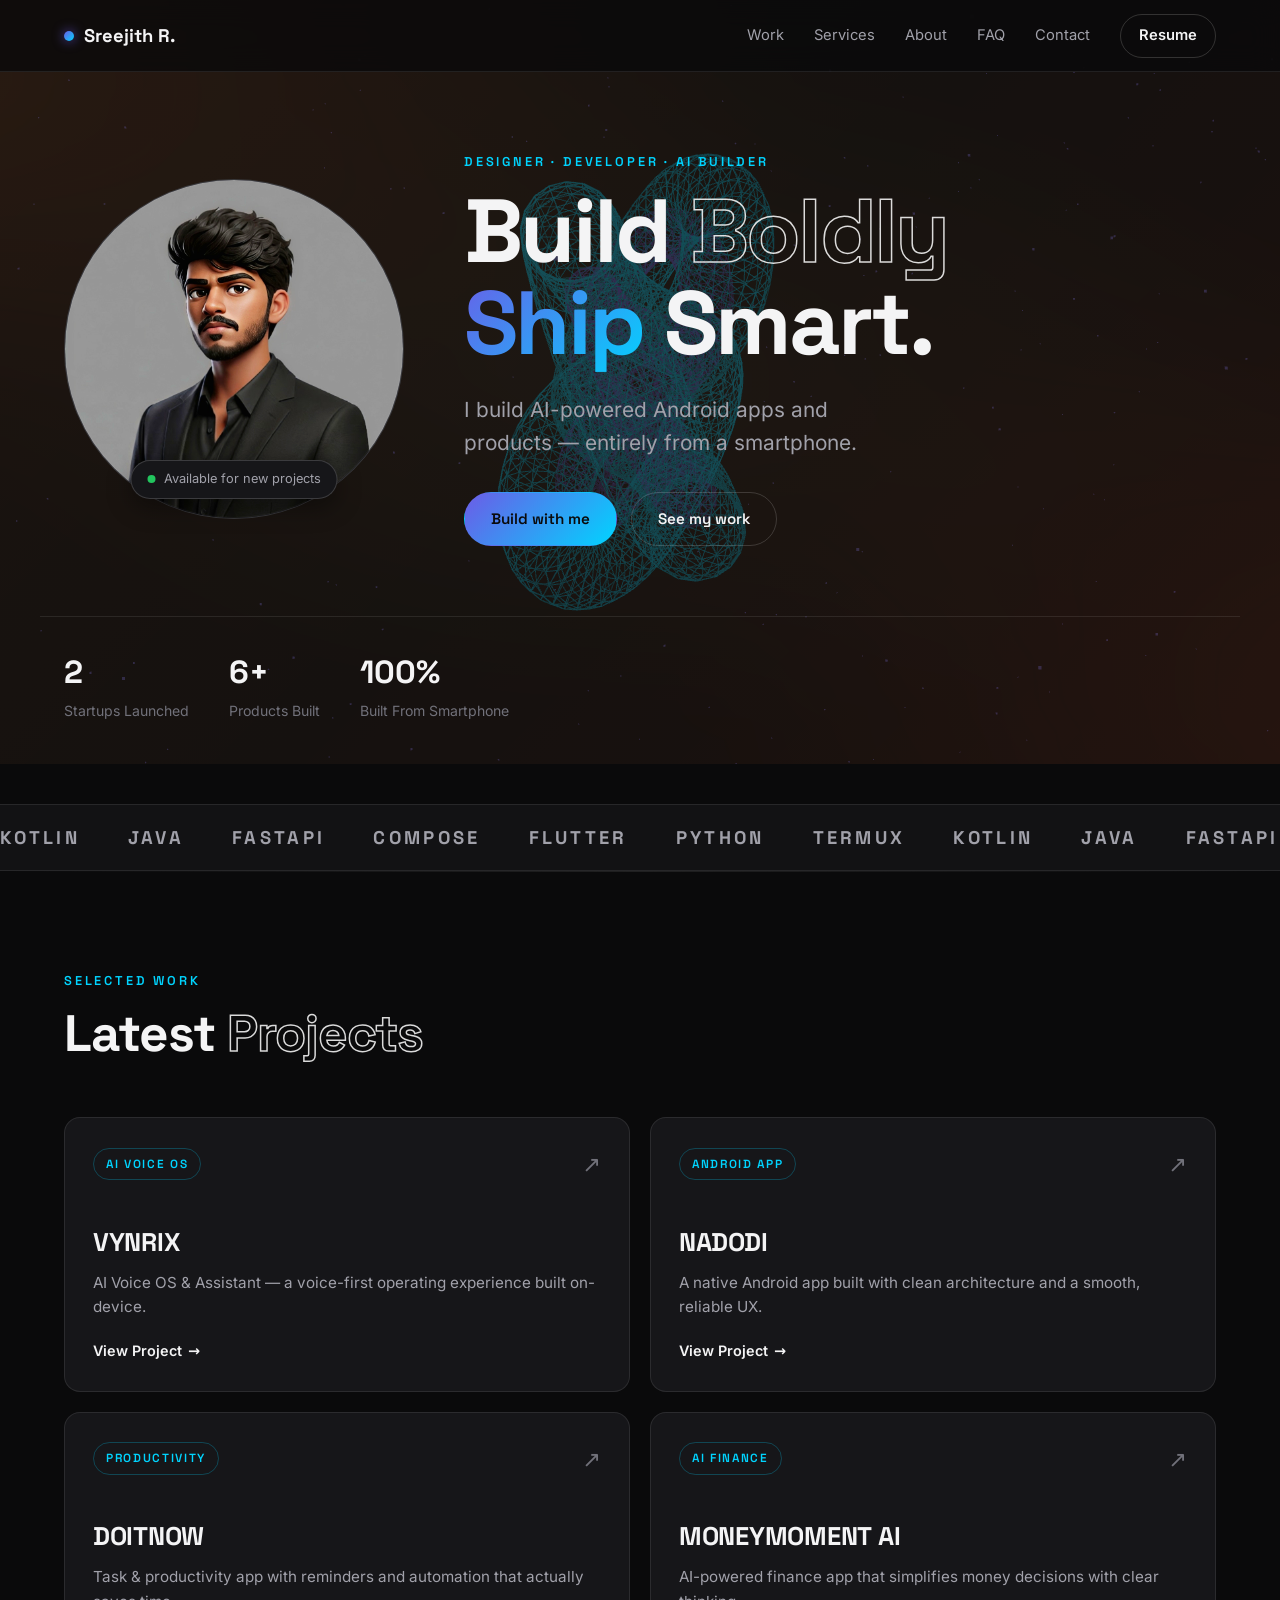
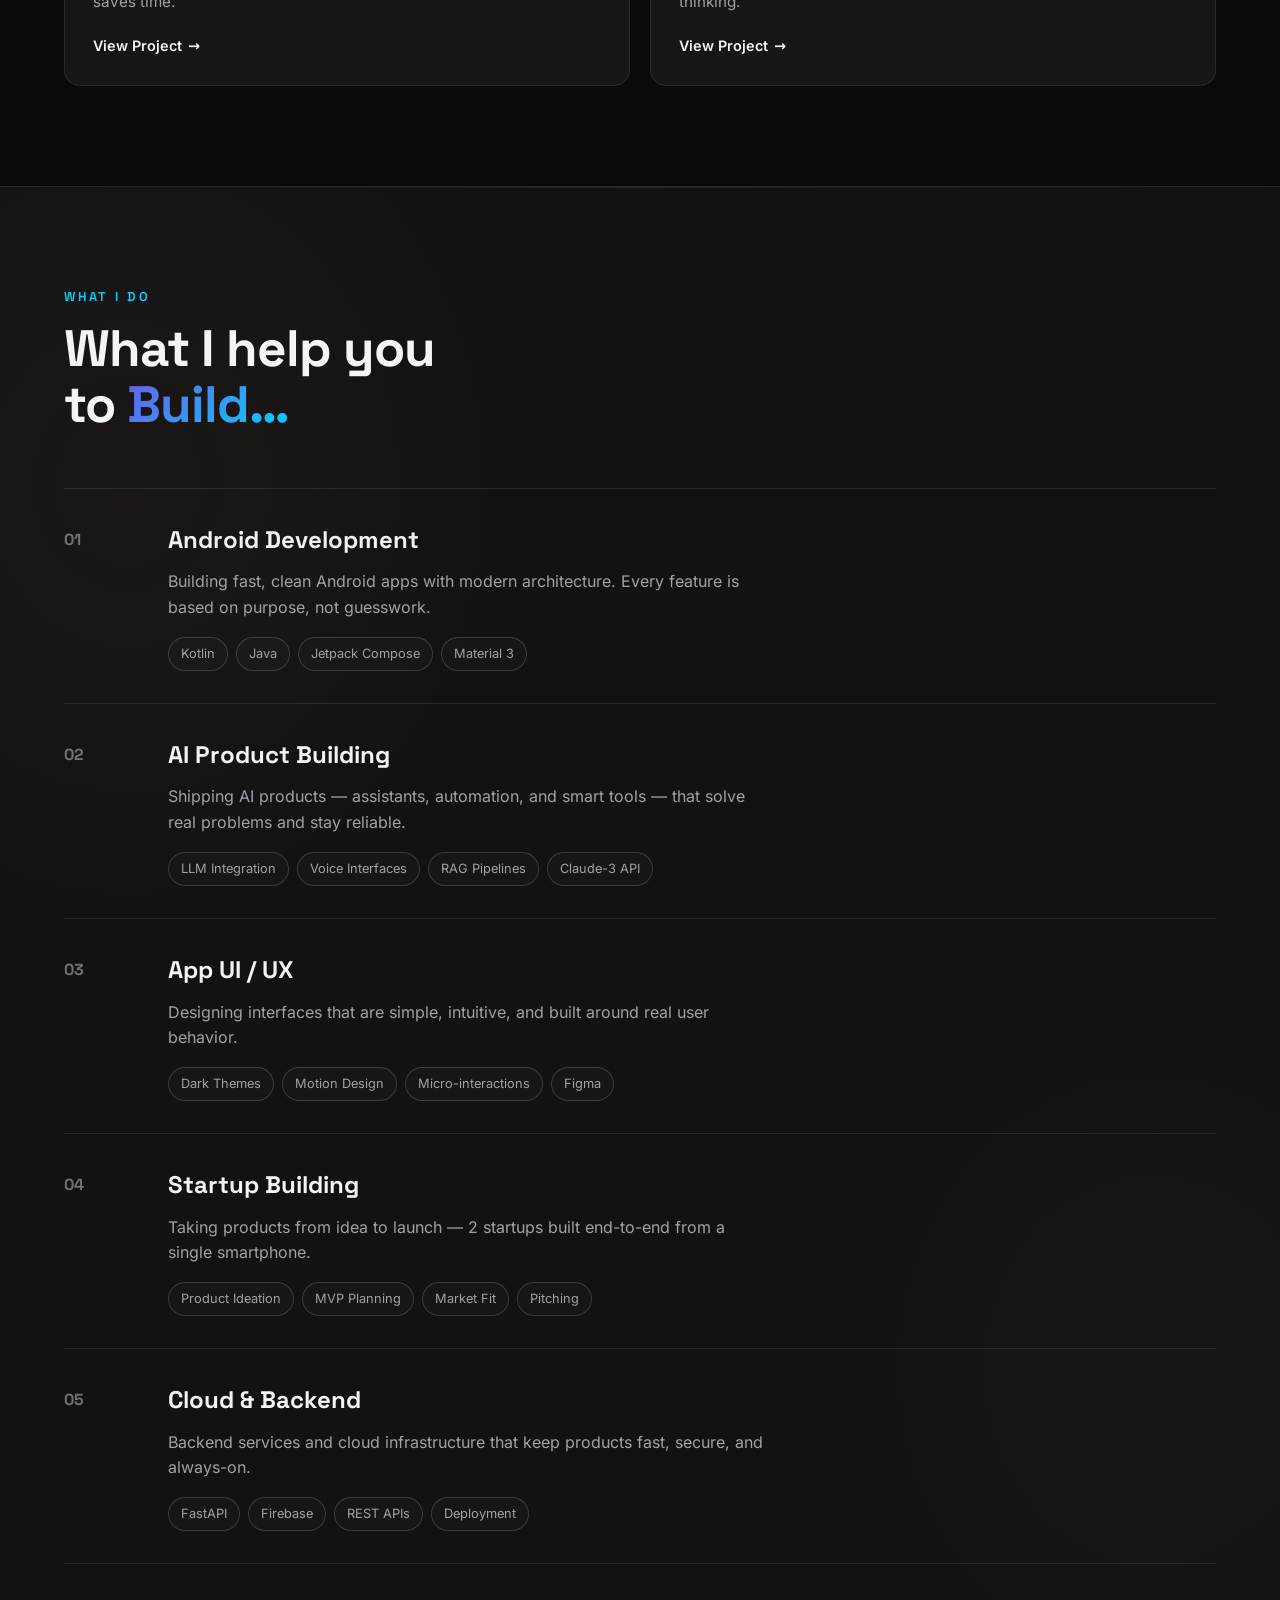
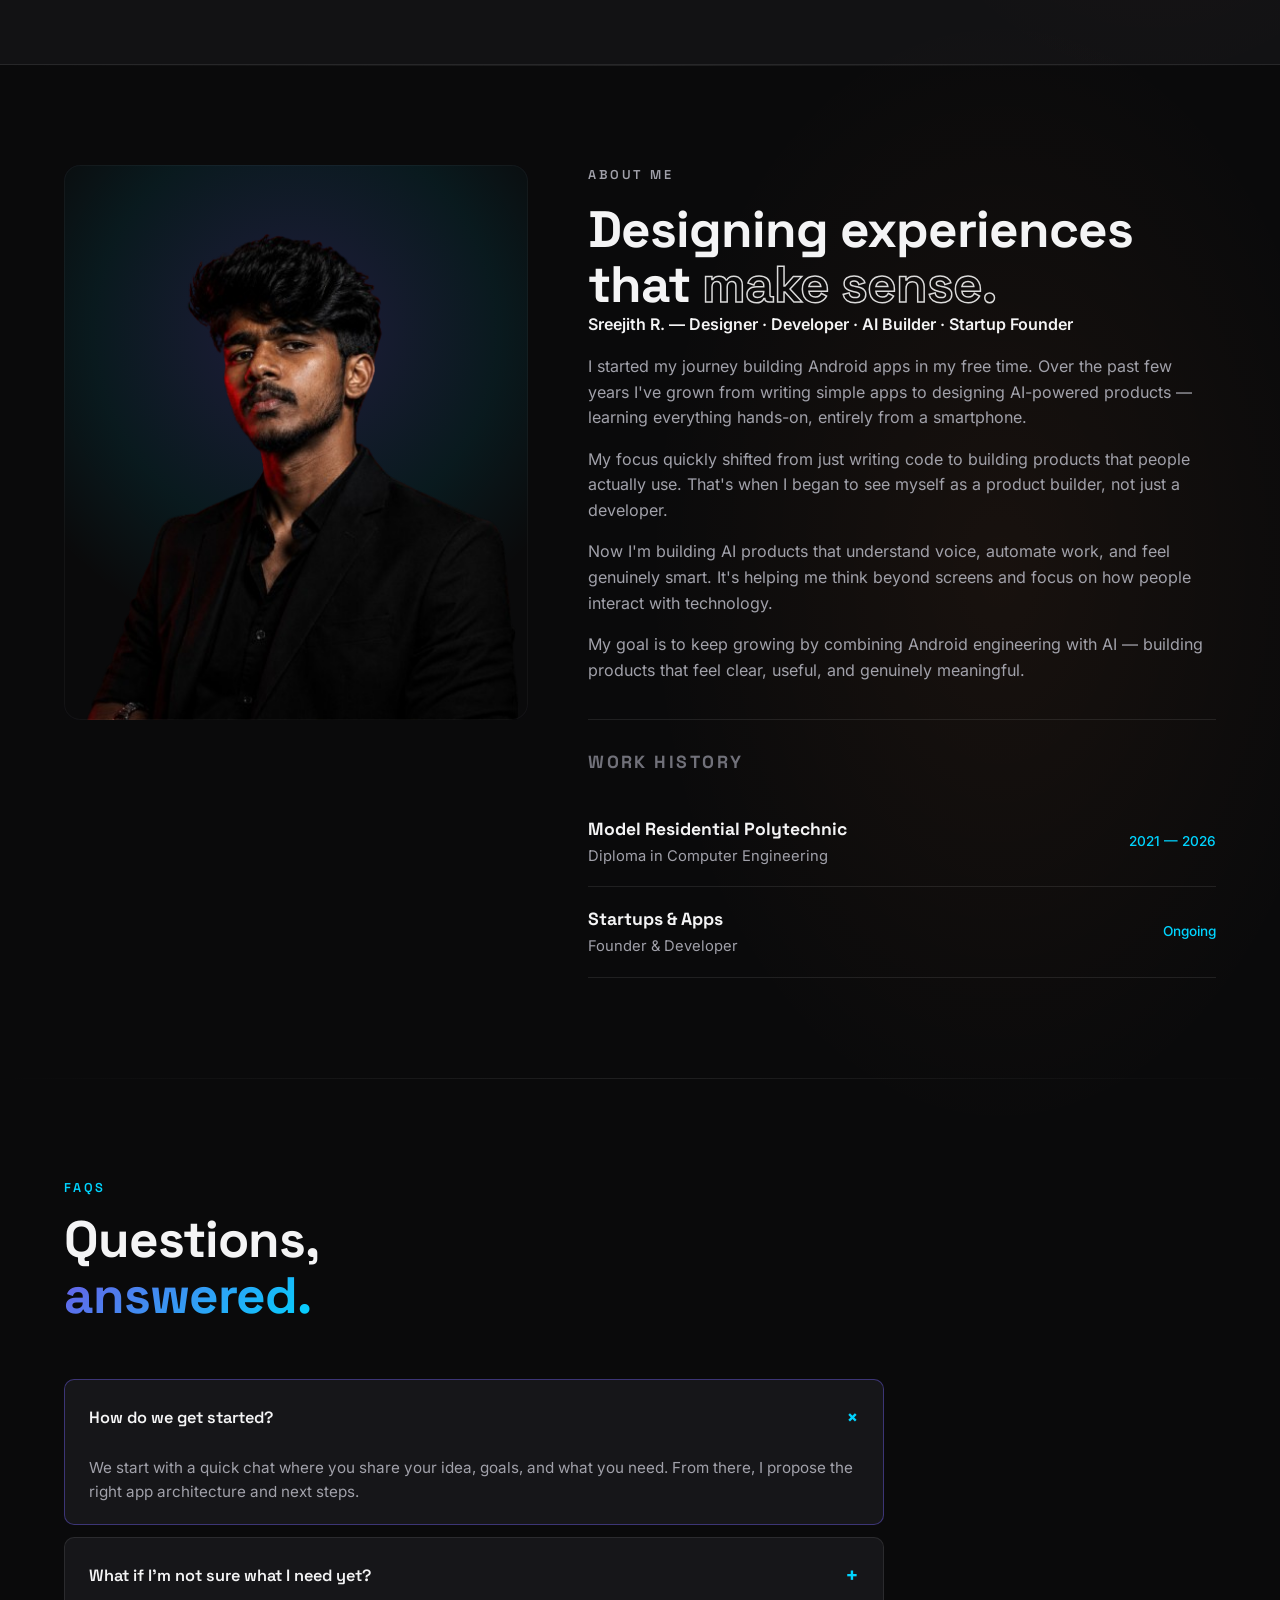
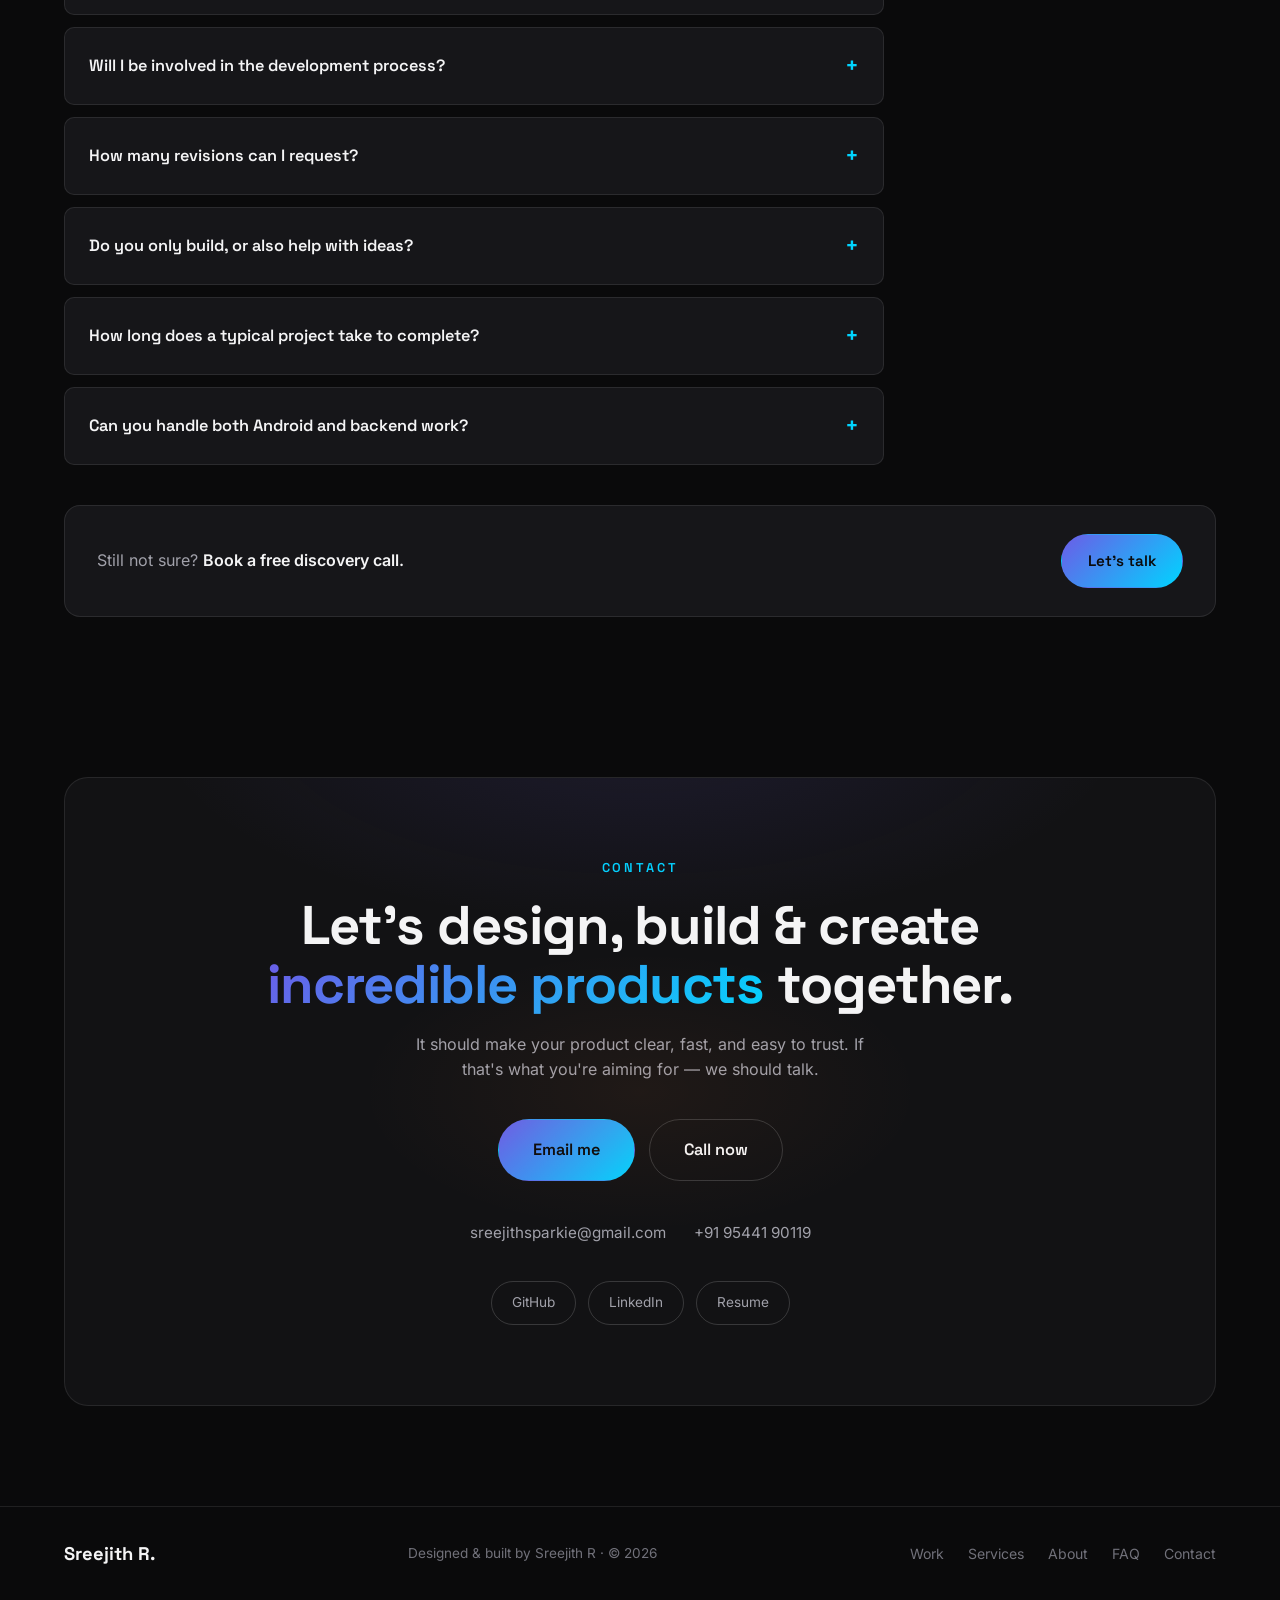
==== index.html @ 524572c8 "feat: portfolio redesign with orange gradients, new resume & bio data" ====
<!DOCTYPE html>
<html lang="en">
<head>
  <meta charset="UTF-8" />
  <meta name="viewport" content="width=device-width, initial-scale=1.0" />
  <title>Sreejith R | Android Developer & AI Builder</title>
  <meta name="description" content="Sreejith R — Android Developer, AI Builder & Startup Founder. I build AI-powered Android apps and products, entirely from a smartphone." />
  <meta property="og:title" content="Sreejith R | Android Developer & AI Builder" />
  <meta property="og:description" content="I build AI-powered Android apps and products — entirely from a smartphone." />
  <meta property="og:type" content="website" />
  <meta property="og:image" content="assets/sreejith.jpg" />
  <link rel="stylesheet" href="css/style.css" />
</head>
<body class="with-photo">
  <a class="skip-link" href="#main">Skip to content</a>

  <!-- ===== Header / Nav ===== -->
  <header class="site-header" data-header>
    <div class="container nav-wrap">
      <a class="brand" href="#top" aria-label="Sreejith R — home">
        <span class="brand-dot"></span>
        Sreejith R.
      </a>

      <nav class="site-nav" aria-label="Primary" data-nav>
        <a href="#work">Work</a>
        <a href="#services">Services</a>
        <a href="#about">About</a>
        <a href="#faq">FAQ</a>
        <a href="#contact">Contact</a>
        <a class="nav-resume" href="assets/Sreejith_R_Resume.pdf" target="_blank" rel="noopener">Resume</a>
      </nav>

      <button class="nav-toggle" type="button" aria-label="Toggle menu" aria-expanded="false" data-nav-toggle>
        <span></span><span></span><span></span>
      </button>
    </div>
  </header>

  <main id="main">
    <!-- ===== Hero ===== -->
    <section class="hero" id="top" data-section="hero">
      <div class="hero-gradient-bg" aria-hidden="true"></div>
      <div class="hero-3d" id="hero-3d" aria-hidden="true"></div>
      <div class="container hero-grid">
        <div class="hero-photo reveal" data-hero-photo>
          <div class="photo-frame">
            <img src="assets/sreejith.jpg" alt="Sreejith R — Android Developer and AI Builder" width="1024" height="1024" loading="eager" />
          </div>
          <div class="photo-badge">
            <span class="badge-pulse"></span>
            Available for new projects
          </div>
        </div>

        <div class="hero-copy reveal">
          <p class="eyebrow">Designer · Developer · AI Builder</p>
          <h1 class="hero-title">
            Build <span class="outline">Boldly</span><br />
            <span class="grad">Ship</span> Smart.
          </h1>
          <p class="hero-sub">
            I build AI-powered Android apps and products — entirely from a smartphone.
          </p>
          <div class="hero-actions">
            <a class="btn btn-primary" href="#contact">Build with me</a>
            <a class="btn btn-ghost" href="#work">See my work</a>
          </div>
        </div>
      </div>

      <div class="hero-stats container reveal">
        <div class="stat">
          <strong data-count="2">0</strong>
          <span>Startups Launched</span>
        </div>
        <div class="stat">
          <strong>6+</strong>
          <span>Products Built</span>
        </div>
        <div class="stat">
          <strong>100%</strong>
          <span>Built From Smartphone</span>
        </div>
      </div>
    </section>

    <!-- ===== Tech Ticker ===== -->
    <div class="ticker" aria-label="Technologies I work with" data-ticker>
      <div class="ticker-track">
        <span>KOTLIN</span><span>JAVA</span><span>FASTAPI</span><span>COMPOSE</span><span>FLUTTER</span><span>PYTHON</span><span>TERMUX</span>
        <span>KOTLIN</span><span>JAVA</span><span>FASTAPI</span><span>COMPOSE</span><span>FLUTTER</span><span>PYTHON</span><span>TERMUX</span>
      </div>
    </div>

    <!-- ===== Work / Projects ===== -->
    <section class="section" id="work" data-section="work">
      <div class="container">
        <div class="section-head reveal">
          <p class="eyebrow">Selected Work</p>
          <h2 class="section-title">Latest <span class="outline">Projects</span></h2>
        </div>

        <div class="project-grid">
          <article class="project-card reveal">
            <div class="project-top">
              <span class="project-tag">AI Voice OS</span>
              <span class="project-arrow" aria-hidden="true">↗</span>
            </div>
            <h3 class="project-name">VYNRIX</h3>
            <p class="project-desc">AI Voice OS &amp; Assistant — a voice-first operating experience built on-device.</p>
            <a class="project-link" href="#contact" aria-label="Work with Sreejith on a project like VYNRIX">View Project</a>
          </article>

          <article class="project-card reveal">
            <div class="project-top">
              <span class="project-tag">Android App</span>
              <span class="project-arrow" aria-hidden="true">↗</span>
            </div>
            <h3 class="project-name">NADODI</h3>
            <p class="project-desc">A native Android app built with clean architecture and a smooth, reliable UX.</p>
            <a class="project-link" href="#contact" aria-label="Work with Sreejith on a project like NADODI">View Project</a>
          </article>

          <article class="project-card reveal">
            <div class="project-top">
              <span class="project-tag">Productivity</span>
              <span class="project-arrow" aria-hidden="true">↗</span>
            </div>
            <h3 class="project-name">DOITNOW</h3>
            <p class="project-desc">Task &amp; productivity app with reminders and automation that actually saves time.</p>
            <a class="project-link" href="#contact" aria-label="Work with Sreejith on a project like DOITNOW">View Project</a>
          </article>

          <article class="project-card reveal">
            <div class="project-top">
              <span class="project-tag">AI Finance</span>
              <span class="project-arrow" aria-hidden="true">↗</span>
            </div>
            <h3 class="project-name">MONEYMOMENT AI</h3>
            <p class="project-desc">AI-powered finance app that simplifies money decisions with clear thinking.</p>
            <a class="project-link" href="#contact" aria-label="Work with Sreejith on a project like MONEYMOMENT AI">View Project</a>
          </article>
        </div>
      </div>
    </section>

    <!-- ===== Services ===== -->
    <section class="section section-alt" id="services" data-section="services">
      <div class="container">
        <div class="section-head reveal">
          <p class="eyebrow">What I Do</p>
          <h2 class="section-title">What I help you<br />to <span class="grad">Build…</span></h2>
        </div>

        <div class="services-list">
          <article class="service-row reveal">
            <div class="service-num">01</div>
            <div class="service-body">
              <h3>Android Development</h3>
              <p>Building fast, clean Android apps with modern architecture. Every feature is based on purpose, not guesswork.</p>
              <ul class="chip-list">
                <li>Kotlin</li><li>Java</li><li>Jetpack Compose</li><li>Material 3</li>
              </ul>
            </div>
          </article>

          <article class="service-row reveal">
            <div class="service-num">02</div>
            <div class="service-body">
              <h3>AI Product Building</h3>
              <p>Shipping AI products — assistants, automation, and smart tools — that solve real problems and stay reliable.</p>
              <ul class="chip-list">
                <li>LLM Integration</li><li>Voice Interfaces</li><li>RAG Pipelines</li><li>Claude-3 API</li>
              </ul>
            </div>
          </article>

          <article class="service-row reveal">
            <div class="service-num">03</div>
            <div class="service-body">
              <h3>App UI / UX</h3>
              <p>Designing interfaces that are simple, intuitive, and built around real user behavior.</p>
              <ul class="chip-list">
                <li>Dark Themes</li><li>Motion Design</li><li>Micro-interactions</li><li>Figma</li>
              </ul>
            </div>
          </article>

          <article class="service-row reveal">
            <div class="service-num">04</div>
            <div class="service-body">
              <h3>Startup Building</h3>
              <p>Taking products from idea to launch — 2 startups built end-to-end from a single smartphone.</p>
              <ul class="chip-list">
                <li>Product Ideation</li><li>MVP Planning</li><li>Market Fit</li><li>Pitching</li>
              </ul>
            </div>
          </article>

          <article class="service-row reveal">
            <div class="service-num">05</div>
            <div class="service-body">
              <h3>Cloud &amp; Backend</h3>
              <p>Backend services and cloud infrastructure that keep products fast, secure, and always-on.</p>
              <ul class="chip-list">
                <li>FastAPI</li><li>Firebase</li><li>REST APIs</li><li>Deployment</li>
              </ul>
            </div>
          </article>
        </div>
      </div>
    </section>

    <!-- ===== About ===== -->
    <section class="section" id="about" data-section="about">
      <div class="container about-grid">
        <div class="about-photo reveal" data-about-photo>
          <div class="photo-frame photo-frame-transparent photo-frame-lg">
            <img src="assets/sreejith-hero.png" alt="Sreejith R working on Android development" width="457" height="546" loading="lazy" />
          </div>
        </div>

        <div class="about-body">
          <p class="eyebrow reveal">About Me</p>
          <h2 class="section-title reveal">Designing experiences<br />that <span class="outline">make sense.</span></h2>
          <p class="about-role reveal">Sreejith R. — Designer · Developer · AI Builder · Startup Founder</p>
          <p class="reveal">
            I started my journey building Android apps in my free time. Over the past few years I've grown from writing simple apps to designing AI-powered products — learning everything hands-on, entirely from a smartphone.
          </p>
          <p class="reveal">
            My focus quickly shifted from just writing code to building products that people actually use. That's when I began to see myself as a product builder, not just a developer.
          </p>
          <p class="reveal">
            Now I'm building AI products that understand voice, automate work, and feel genuinely smart. It's helping me think beyond screens and focus on how people interact with technology.
          </p>
          <p class="reveal">
            My goal is to keep growing by combining Android engineering with AI — building products that feel clear, useful, and genuinely meaningful.
          </p>

          <div class="history reveal">
            <h3>Work History</h3>
            <div class="history-item">
              <div>
                <h4>Model Residential Polytechnic</h4>
                <p>Diploma in Computer Engineering</p>
              </div>
              <span class="history-date">2021 — 2026</span>
            </div>
            <div class="history-item">
              <div>
                <h4>Startups &amp; Apps</h4>
                <p>Founder &amp; Developer</p>
              </div>
              <span class="history-date">Ongoing</span>
            </div>
          </div>
        </div>
      </div>
    </section>

    <!-- ===== FAQ ===== -->
    <section class="section" id="faq" data-section="faq">
      <div class="container">
        <div class="section-head reveal">
          <p class="eyebrow">FAQs</p>
          <h2 class="section-title">Questions,<br /><span class="grad">answered.</span></h2>
        </div>

        <div class="faq-list">
          <details class="faq-item reveal" open>
            <summary>How do we get started?</summary>
            <p>We start with a quick chat where you share your idea, goals, and what you need. From there, I propose the right app architecture and next steps.</p>
          </details>
          <details class="faq-item reveal">
            <summary>What if I'm not sure what I need yet?</summary>
            <p>That's completely fine. I help you figure it out. We break things down together and define what will actually work for your product.</p>
          </details>
          <details class="faq-item reveal">
            <summary>Will I be involved in the development process?</summary>
            <p>Yes. You'll be part of key stages like scope, design, feedback, and testing. The process stays collaborative, not one-sided.</p>
          </details>
          <details class="faq-item reveal">
            <summary>How many revisions can I request?</summary>
            <p>I include a reasonable number of revisions to make sure the final result feels right. The focus is on getting it correct, not rushing it. If there's a need for longer support, we can discuss a retainer.</p>
          </details>
          <details class="faq-item reveal">
            <summary>Do you only build, or also help with ideas?</summary>
            <p>I do both. I help shape the idea, not just build it. The goal is to make something that works, not just something that looks good.</p>
          </details>
          <details class="faq-item reveal">
            <summary>How long does a typical project take to complete?</summary>
            <p>Timelines depend on the scope. A focused app or AI tool usually takes 2–4 weeks, while larger products can take 2–3 months. I share a clear timeline after understanding your requirements.</p>
          </details>
          <details class="faq-item reveal">
            <summary>Can you handle both Android and backend work?</summary>
            <p>Yes. From Android apps and UI to AI backends and cloud services, I make sure everything works together end to end.</p>
          </details>
        </div>

        <div class="faq-cta reveal">
          <p>Still not sure? <strong>Book a free discovery call.</strong></p>
          <a class="btn btn-primary" href="#contact">Let's talk</a>
        </div>
      </div>
    </section>

    <!-- ===== Contact ===== -->
    <section class="section contact" id="contact" data-section="contact">
      <div class="container">
        <div class="contact-banner reveal">
          <p class="eyebrow">Contact</p>
          <h2 class="section-title">Let's design, build &amp; create<br /><span class="grad">incredible products</span> together.</h2>
          <p class="contact-sub">It should make your product clear, fast, and easy to trust. If that's what you're aiming for — we should talk.</p>

          <div class="contact-actions">
            <a class="btn btn-primary btn-lg" href="mailto:sreejithsparkie@gmail.com">Email me</a>
            <a class="btn btn-ghost btn-lg" href="tel:+919544190119">Call now</a>
          </div>

          <div class="contact-links">
            <a href="mailto:sreejithsparkie@gmail.com">sreejithsparkie@gmail.com</a>
            <a href="tel:+919544190119">+91 95441 90119</a>
          </div>

          <div class="social-links">
            <a href="https://github.com/Sreejith-codie" target="_blank" rel="noopener" aria-label="GitHub profile">GitHub</a>
            <a href="https://linkedin.com/in/sreejith-r-57b355333" target="_blank" rel="noopener" aria-label="LinkedIn profile">LinkedIn</a>
            <a href="assets/Sreejith_R_Resume.pdf" target="_blank" rel="noopener" aria-label="Download resume PDF">Resume</a>
          </div>
        </div>
      </div>
    </section>
  </main>

  <footer class="site-footer">
    <div class="container footer-inner">
      <a class="brand" href="#top">Sreejith R.</a>
      <p class="footer-note">Designed &amp; built by Sreejith R · © <span data-year></span></p>
      <nav class="footer-nav" aria-label="Footer">
        <a href="#work">Work</a>
        <a href="#services">Services</a>
        <a href="#about">About</a>
        <a href="#faq">FAQ</a>
        <a href="#contact">Contact</a>
      </nav>
    </div>
  </footer>

  <script src="assets/three.min.js" defer></script>
  <script src="js/hero-3d.js" defer></script>
  <script src="js/main.js" defer></script>
</body>
</html>
---- css/style.css ----
/* ==========================================================================
   Sreejith R — Portfolio
   Design system: dark premium + bold, original build
   ========================================================================== */

/* ---------- Self-hosted variable fonts ---------- */
@font-face {
  font-family: "Inter";
  font-style: normal;
  font-weight: 400 600;
  font-display: swap;
  src: url("../assets/fonts/inter-latin.woff2") format("woff2");
}
@font-face {
  font-family: "Space Grotesk";
  font-style: normal;
  font-weight: 400 700;
  font-display: swap;
  src: url("../assets/fonts/spacegrotesk-latin.woff2") format("woff2");
}

/* ---------- Design tokens ---------- */
:root {
  --bg: #0a0a0b;
  --bg-elev: #121214;
  --bg-card: #161619;
  --border: rgba(255, 255, 255, 0.09);
  --border-strong: rgba(255, 255, 255, 0.16);
  --text: #f4f4f5;
  --text-dim: #a1a1aa;
  --text-faint: #71717a;
  --accent: #6c5ce7;
  --accent-2: #00d4ff;
  --accent-grad: linear-gradient(135deg, #6c5ce7 0%, #00d4ff 100%);
  --orange-grad: linear-gradient(135deg, #ff8c42 0%, #ffb36b 50%, #ff6b35 100%);
  --orange-grad-soft: linear-gradient(135deg, rgba(255, 140, 66, 0.12) 0%, rgba(255, 179, 107, 0.08) 50%, rgba(255, 107, 53, 0.12) 100%);
  --radius: 16px;
  --radius-sm: 10px;
  --maxw: 1200px;
  --font-display: "Space Grotesk", system-ui, sans-serif;
  --font-body: "Inter", system-ui, sans-serif;
  --ease: cubic-bezier(0.22, 1, 0.36, 1);
  --header-h: 72px;
}

/* ---------- Reset ---------- */
*, *::before, *::after { box-sizing: border-box; margin: 0; padding: 0; }
html { scroll-behavior: smooth; scroll-padding-top: calc(var(--header-h) + 12px); }
body {
  font-family: var(--font-body);
  background: var(--bg);
  color: var(--text);
  line-height: 1.6;
  -webkit-font-smoothing: antialiased;
  overflow-x: hidden;
}
img { max-width: 100%; display: block; }
a { color: inherit; text-decoration: none; }
ul { list-style: none; }
button { font: inherit; color: inherit; background: none; border: 0; cursor: pointer; }

::selection { background: var(--accent); color: #fff; }

/* ---------- Utilities ---------- */
.container { width: 100%; max-width: var(--maxw); margin-inline: auto; padding-inline: 24px; }
.skip-link {
  position: absolute; left: -9999px; top: 0;
  background: var(--accent); color: #fff; padding: 10px 16px; z-index: 100; border-radius: 0 0 8px 0;
}
.skip-link:focus { left: 0; }

.eyebrow {
  font-family: var(--font-display);
  font-size: 0.8rem;
  font-weight: 600;
  letter-spacing: 0.22em;
  text-transform: uppercase;
  color: var(--accent-2);
  margin-bottom: 14px;
}
.outline {
  color: transparent;
  -webkit-text-stroke: 1.5px rgba(255, 255, 255, 0.85);
}
.grad {
  background: var(--accent-grad);
  -webkit-background-clip: text;
  background-clip: text;
  color: transparent;
}

/* ---------- Header / Nav ---------- */
.site-header {
  position: fixed; inset: 0 0 auto 0;
  height: var(--header-h);
  background: rgba(10, 10, 11, 0.78);
  backdrop-filter: blur(14px);
  -webkit-backdrop-filter: blur(14px);
  border-bottom: 1px solid var(--border);
  z-index: 50;
}
.nav-wrap { display: flex; align-items: center; justify-content: space-between; height: var(--header-h); }
.brand {
  font-family: var(--font-display);
  font-weight: 700;
  font-size: 1.15rem;
  display: inline-flex; align-items: center; gap: 10px;
}
.brand-dot {
  width: 10px; height: 10px; border-radius: 50%;
  background: var(--accent-grad);
  box-shadow: 0 0 12px rgba(108, 92, 231, 0.8);
}

.site-nav { display: flex; align-items: center; gap: 30px; }
.site-nav a { font-size: 0.92rem; color: var(--text-dim); transition: color 0.2s; position: relative; }
.site-nav a:hover { color: var(--text); }
.nav-resume {
  font-weight: 600;
  color: var(--text) !important;
  padding: 9px 18px;
  border: 1px solid var(--border-strong);
  border-radius: 999px;
  transition: all 0.2s;
}
.nav-resume:hover { border-color: var(--accent); background: rgba(108, 92, 231, 0.12); }

.nav-toggle { display: none; flex-direction: column; gap: 5px; padding: 8px; z-index: 60; }
.nav-toggle span { width: 24px; height: 2px; background: var(--text); transition: all 0.3s; border-radius: 2px; }
.nav-toggle[aria-expanded="true"] span:nth-child(1) { transform: translateY(7px) rotate(45deg); }
.nav-toggle[aria-expanded="true"] span:nth-child(2) { opacity: 0; }
.nav-toggle[aria-expanded="true"] span:nth-child(3) { transform: translateY(-7px) rotate(-45deg); }

/* ---------- Hero ---------- */
.hero { padding: calc(var(--header-h) + 80px) 0 40px; position: relative; overflow: hidden; }

/* Orange gradient background layer - performance optimized */
.hero-gradient-bg {
  position: absolute;
  inset: 0;
  z-index: -1;
  pointer-events: none;
  background: var(--orange-grad-soft);
  opacity: 0.6;
}

/* Subtle gradient mesh overlay using CSS (no image load) */
.hero-gradient-bg::before {
  content: "";
  position: absolute;
  inset: -50%;
  background: 
    radial-gradient(ellipse 60% 40% at 20% 30%, rgba(255, 140, 66, 0.15), transparent 60%),
    radial-gradient(ellipse 50% 50% at 80% 70%, rgba(255, 107, 53, 0.12), transparent 55%),
    radial-gradient(ellipse 40% 30% at 50% 50%, rgba(255, 179, 107, 0.08), transparent 70%);
  filter: blur(60px);
  opacity: 0.8;
}

/* 3D background layer sits behind the grid, full-bleed */
.hero-3d {
  position: absolute;
  inset: 0;
  z-index: 0;
  pointer-events: none;
}
.hero-3d canvas {
  width: 100%;
  height: 100%;
  display: block;
  mix-blend-mode: screen;
  opacity: 0.3;
}
.hero-grid {
  position: relative;
  z-index: 1;
  display: grid;
  grid-template-columns: 0.62fr 1.38fr;
  gap: 60px;
  align-items: center;
}
.hero-stats { position: relative; z-index: 1; }
@media (prefers-reduced-motion: reduce) {
  .hero-3d { opacity: 0.5; }
}

.hero-title {
  font-family: var(--font-display);
  font-weight: 700;
  font-size: clamp(3rem, 8vw, 5.6rem);
  line-height: 1.02;
  letter-spacing: -0.03em;
  margin-bottom: 24px;
}
.hero-sub { font-size: clamp(1.05rem, 2.4vw, 1.3rem); color: var(--text-dim); max-width: 34ch; margin-bottom: 32px; }

.hero-actions { display: flex; gap: 14px; flex-wrap: wrap; }

.btn {
  display: inline-flex; align-items: center; justify-content: center; gap: 8px;
  font-family: var(--font-display);
  font-weight: 600;
  font-size: 0.95rem;
  padding: 14px 26px;
  border-radius: 999px;
  transition: all 0.25s var(--ease);
  border: 1px solid transparent;
}
.btn-primary { background: var(--accent-grad); color: #0a0a0b; }
.btn-primary:hover { transform: translateY(-2px); box-shadow: 0 10px 30px rgba(108, 92, 231, 0.4); }
.btn-ghost { border-color: var(--border-strong); color: var(--text); }
.btn-ghost:hover { border-color: var(--accent); background: rgba(108, 92, 231, 0.1); }
.btn-lg { padding: 17px 34px; font-size: 1.02rem; }

/* Hero photo */
.hero-photo { position: relative; justify-self: start; }
.photo-frame {
  position: relative;
  width: min(340px, 78vw);
  aspect-ratio: 1;
  border-radius: 50%;
  overflow: hidden;
  border: 1px solid var(--border-strong);
  background: var(--bg-elev);
}
/* Transparent PNG variant — portrait cutout, no circular crop */
.photo-frame-transparent {
  width: min(300px, 70vw);
  aspect-ratio: 457 / 546;
  border-radius: var(--radius);
  border: none;
  background: radial-gradient(circle at 50% 30%, rgba(108, 92, 231, 0.22) 0%, rgba(0, 212, 255, 0.08) 45%, transparent 70%);
}
.photo-frame-transparent::after {
  content: ""; position: absolute; inset: 0;
  border-radius: var(--radius);
  box-shadow: inset 0 0 0 1px rgba(255, 255, 255, 0.04), 0 0 90px rgba(108, 92, 231, 0.28);
}
.photo-frame-transparent img { object-fit: contain; }
.photo-frame::after {
  content: ""; position: absolute; inset: 0;
  border-radius: 50%;
  box-shadow: inset 0 0 0 1px rgba(255, 255, 255, 0.04), 0 0 80px rgba(108, 92, 231, 0.25);
}
.photo-frame img { width: 100%; height: 100%; object-fit: cover; }
.photo-frame-lg { border-radius: var(--radius); width: 100%; aspect-ratio: 4 / 4; }
.photo-frame-lg::after { border-radius: var(--radius); }
.photo-frame-transparent.photo-frame-lg {
  aspect-ratio: 457 / 546;
  border: none;
  background: radial-gradient(circle at 50% 30%, rgba(108, 92, 231, 0.22) 0%, rgba(0, 212, 255, 0.08) 45%, transparent 70%);
}

.photo-badge {
  position: absolute; bottom: 6%; left: 50%;
  transform: translateX(-50%);
  display: inline-flex; align-items: center; gap: 8px;
  background: var(--bg-card);
  border: 1px solid var(--border-strong);
  padding: 8px 16px;
  border-radius: 999px;
  font-size: 0.8rem;
  color: var(--text-dim);
  white-space: nowrap;
  box-shadow: 0 8px 24px rgba(0, 0, 0, 0.4);
}
.badge-pulse {
  width: 8px; height: 8px; border-radius: 50%;
  background: #22c55e;
  animation: pulse 2s ease-in-out infinite;
}
@keyframes pulse { 0%, 100% { box-shadow: 0 0 0 0 rgba(34, 197, 94, 0.5); } 50% { box-shadow: 0 0 0 6px rgba(34, 197, 94, 0); } }

/* Hero stats */
.hero-stats { display: flex; gap: 40px; margin-top: 70px; padding-top: 30px; border-top: 1px solid var(--border); flex-wrap: wrap; }
.stat strong { font-family: var(--font-display); font-size: 2rem; font-weight: 700; display: block; }
.stat span { color: var(--text-faint); font-size: 0.88rem; }

/* No-photo variant: full-width typographic hero */
body.no-photo .hero-grid { grid-template-columns: 1fr; }
body.no-photo .hero-sub { max-width: 52ch; }

/* ---------- Ticker ---------- */
.ticker {
  border-block: 1px solid var(--border);
  background: var(--bg-elev);
  overflow: hidden;
  padding: 18px 0;
  margin: 40px 0 0;
}
.ticker-track {
  display: flex; gap: 48px; width: max-content;
  animation: ticker-scroll 26s linear infinite;
}
.ticker-track span {
  font-family: var(--font-display);
  font-weight: 700;
  font-size: 1.15rem;
  letter-spacing: 0.18em;
  color: var(--text-dim);
  white-space: nowrap;
}
.ticker:hover .ticker-track { animation-play-state: paused; }
@keyframes ticker-scroll { from { transform: translateX(0); } to { transform: translateX(-50%); } }

/* ---------- Sections ---------- */
.section { padding: 100px 0; position: relative; }
.section::before {
  content: "";
  position: absolute;
  top: 0; left: 0; right: 0;
  height: 1px;
  background: linear-gradient(90deg, transparent, var(--border), transparent);
}
.section-alt { 
  background: var(--bg-elev); 
  border-block: 1px solid var(--border); 
  position: relative;
}
.section-alt::after {
  content: "";
  position: absolute;
  inset: 0;
  pointer-events: none;
  background: 
    radial-gradient(ellipse 50% 50% at 10% 20%, rgba(255, 140, 66, 0.04), transparent 60%),
    radial-gradient(ellipse 40% 40% at 90% 80%, rgba(255, 107, 53, 0.03), transparent 55%);
}
.section-head { margin-bottom: 56px; max-width: 720px; position: relative; z-index: 1; }
.section-title {
  font-family: var(--font-display);
  font-weight: 700;
  font-size: clamp(2rem, 5vw, 3.2rem);
  line-height: 1.08;
  letter-spacing: -0.02em;
}

/* ---------- Projects ---------- */
.project-grid { display: grid; grid-template-columns: repeat(2, 1fr); gap: 20px; }
.project-card {
  background: var(--bg-card);
  border: 1px solid var(--border);
  border-radius: var(--radius);
  padding: 28px;
  min-height: 240px;
  display: flex; flex-direction: column;
  transition: transform 0.3s var(--ease), border-color 0.3s, background 0.3s;
  position: relative; overflow: hidden;
}
.project-card::before {
  content: "";
  position: absolute; inset: 0;
  background: radial-gradient(600px 200px at 50% -20%, rgba(108, 92, 231, 0.14), transparent 70%);
  opacity: 0; transition: opacity 0.4s;
}
.project-card:hover { transform: translateY(-6px); border-color: var(--accent); }
.project-card:hover::before { opacity: 1; }
.project-top { display: flex; justify-content: space-between; align-items: center; margin-bottom: 40px; }
.project-tag {
  font-family: var(--font-display);
  font-size: 0.74rem; font-weight: 600;
  letter-spacing: 0.14em; text-transform: uppercase;
  color: var(--accent-2);
  border: 1px solid rgba(0, 212, 255, 0.25);
  padding: 6px 12px; border-radius: 999px;
}
.project-arrow { font-size: 1.4rem; color: var(--text-faint); transition: all 0.3s; }
.project-card:hover .project-arrow { color: var(--text); transform: translate(2px, -2px); }
.project-name { font-family: var(--font-display); font-size: 1.6rem; font-weight: 700; letter-spacing: -0.01em; margin-bottom: 8px; }
.project-desc { color: var(--text-dim); font-size: 0.95rem; margin-bottom: 20px; flex-grow: 1; }
.project-link { color: var(--text); font-weight: 600; font-size: 0.9rem; display: inline-flex; gap: 6px; align-items: center; }
.project-link::after { content: "→"; transition: transform 0.2s; }
.project-link:hover::after { transform: translateX(4px); }

/* ---------- Services ---------- */
.services-list { display: flex; flex-direction: column; }
.service-row {
  display: grid; grid-template-columns: 80px 1fr;
  gap: 24px;
  padding: 32px 0;
  border-bottom: 1px solid var(--border);
  transition: background 0.3s;
}
.service-row:first-child { border-top: 1px solid var(--border); }
.service-num {
  font-family: var(--font-display);
  font-weight: 700; font-size: 1rem;
  color: var(--text-faint);
  padding-top: 6px;
}
.service-row h3 { font-family: var(--font-display); font-size: 1.5rem; font-weight: 700; margin-bottom: 10px; }
.service-row p { color: var(--text-dim); max-width: 60ch; margin-bottom: 16px; }
.chip-list { display: flex; flex-wrap: wrap; gap: 8px; }
.chip-list li {
  font-size: 0.8rem;
  color: var(--text-dim);
  border: 1px solid var(--border-strong);
  padding: 6px 12px;
  border-radius: 999px;
  background: rgba(255, 255, 255, 0.02);
}

/* ---------- About ---------- */
.about-grid { display: grid; grid-template-columns: 0.85fr 1.15fr; gap: 60px; align-items: start; position: relative; z-index: 1; }
.about-grid::before {
  content: "";
  position: absolute;
  top: -20%; right: -10%;
  width: 60%; height: 140%;
  background: radial-gradient(ellipse at center, rgba(255, 140, 66, 0.06) 0%, transparent 70%);
  pointer-events: none;
  z-index: -1;
}
body.no-photo .about-grid { grid-template-columns: 1fr; }
.about-body > p { color: var(--text-dim); margin-bottom: 16px; max-width: 62ch; }
.about-role { color: var(--text) !important; font-weight: 600; }
.history { margin-top: 36px; border-top: 1px solid var(--border); padding-top: 28px; }
.history h3 { font-family: var(--font-display); font-size: 1.1rem; margin-bottom: 20px; color: var(--text-faint); text-transform: uppercase; letter-spacing: 0.14em; }
.history-item {
  display: flex; justify-content: space-between; align-items: center; gap: 20px;
  padding: 18px 0; border-bottom: 1px solid var(--border);
}
.history-item h4 { font-family: var(--font-display); font-size: 1.1rem; margin-bottom: 2px; }
.history-item p { color: var(--text-dim); font-size: 0.92rem; }
.history-date { color: var(--accent-2); font-size: 0.85rem; white-space: nowrap; font-weight: 500; }

/* ---------- FAQ ---------- */
.faq-list { display: flex; flex-direction: column; gap: 12px; max-width: 820px; }
.faq-item {
  background: var(--bg-card);
  border: 1px solid var(--border);
  border-radius: var(--radius-sm);
  overflow: hidden;
}
.faq-item summary {
  font-family: var(--font-display);
  font-weight: 600;
  font-size: 1.02rem;
  padding: 20px 24px;
  cursor: pointer;
  list-style: none;
  display: flex; justify-content: space-between; align-items: center; gap: 20px;
  transition: color 0.2s;
}
.faq-item summary::-webkit-details-marker { display: none; }
.faq-item summary::after {
  content: "+";
  font-size: 1.4rem;
  color: var(--accent-2);
  transition: transform 0.3s var(--ease);
  flex-shrink: 0;
}
.faq-item[open] summary::after { transform: rotate(45deg); }
.faq-item[open] { border-color: rgba(108, 92, 231, 0.45); }
.faq-item p { padding: 0 24px 20px; color: var(--text-dim); font-size: 0.95rem; }
.faq-cta {
  margin-top: 40px;
  display: flex; align-items: center; justify-content: space-between; gap: 20px; flex-wrap: wrap;
  background: var(--bg-card);
  border: 1px solid var(--border);
  border-radius: var(--radius);
  padding: 28px 32px;
}
.faq-cta p { color: var(--text-dim); }
.faq-cta strong { color: var(--text); }

/* ---------- Contact ---------- */
.contact { padding-top: 60px; position: relative; }
.contact::before {
  content: "";
  position: absolute;
  top: 0; left: 0; right: 0; bottom: 0;
  pointer-events: none;
  background: 
    radial-gradient(ellipse 60% 60% at 50% 0%, rgba(255, 140, 66, 0.05) 0%, transparent 60%),
    radial-gradient(ellipse 40% 40% at 50% 100%, rgba(255, 107, 53, 0.04) 0%, transparent 55%);
  z-index: 0;
}
.contact-banner {
  background: var(--bg-elev);
  border: 1px solid var(--border);
  border-radius: 24px;
  padding: clamp(40px, 7vw, 80px);
  text-align: center;
  position: relative; overflow: hidden;
  z-index: 1;
}
.contact-banner::before {
  content: "";
  position: absolute; inset: 0;
  background: 
    radial-gradient(700px 300px at 50% -10%, rgba(108, 92, 231, 0.12), transparent 70%),
    radial-gradient(400px 200px at 50% 50%, rgba(255, 140, 66, 0.06), transparent 70%);
  pointer-events: none;
}
.contact-banner .eyebrow { margin-bottom: 18px; }
.contact-banner .section-title { font-size: clamp(2rem, 5vw, 3.4rem); margin-bottom: 18px; }
.contact-sub { color: var(--text-dim); max-width: 46ch; margin: 0 auto 36px; }
.contact-actions { display: flex; gap: 14px; justify-content: center; flex-wrap: wrap; margin-bottom: 40px; }
.contact-links { display: flex; gap: 28px; justify-content: center; flex-wrap: wrap; margin-bottom: 36px; }
.contact-links a { color: var(--text-dim); font-size: 0.95rem; transition: color 0.2s; }
.contact-links a:hover { color: var(--accent-2); }
.social-links { display: flex; gap: 12px; justify-content: center; flex-wrap: wrap; }
.social-links a {
  font-size: 0.85rem;
  border: 1px solid var(--border-strong);
  padding: 10px 20px;
  border-radius: 999px;
  color: var(--text-dim);
  transition: all 0.2s;
}
.social-links a:hover { border-color: var(--accent); color: var(--text); background: rgba(108, 92, 231, 0.1); }

/* ---------- Footer ---------- */
.site-footer { border-top: 1px solid var(--border); padding: 32px 0; }
.footer-inner { display: flex; align-items: center; justify-content: space-between; gap: 20px; flex-wrap: wrap; }
.footer-note { color: var(--text-faint); font-size: 0.85rem; }
.footer-nav { display: flex; gap: 24px; }
.footer-nav a { color: var(--text-faint); font-size: 0.88rem; transition: color 0.2s; }
.footer-nav a:hover { color: var(--text); }

/* ---------- Scroll reveal ---------- */
.reveal { opacity: 0; transform: translateY(26px); transition: opacity 0.7s var(--ease), transform 0.7s var(--ease); }
.reveal.is-visible { opacity: 1; transform: translateY(0); }
@media (prefers-reduced-motion: reduce) {
  .reveal { opacity: 1; transform: none; transition: none; }
  .ticker-track { animation: none; }
  .hero-3d { opacity: 0.5; }
  .hero-gradient-bg::before { animation: none; }
  html { scroll-behavior: auto; }
}

/* ---------- Responsive ---------- */
@media (max-width: 980px) {
  .hero-grid { grid-template-columns: 1fr; gap: 48px; }
  .hero-photo { justify-self: center; margin-top: 12px; }
  .hero-stats { margin-top: 44px; }
  .project-grid { grid-template-columns: 1fr; }
  .about-grid { grid-template-columns: 1fr; gap: 40px; }
  .service-row { grid-template-columns: 1fr; gap: 12px; }
}

@media (max-width: 720px) {
  .section { padding: 72px 0; }
  .nav-toggle { display: flex; }
  .site-nav {
    position: fixed;
    top: var(--header-h); left: 0; right: 0;
    background: rgba(10, 10, 11, 0.98);
    flex-direction: column;
    gap: 0;
    padding: 20px 0 28px;
    border-bottom: 1px solid var(--border);
    transform: translateY(-130%);
    transition: transform 0.35s var(--ease);
    opacity: 0; pointer-events: none;
  }
  .site-nav.open { transform: translateY(0); opacity: 1; pointer-events: auto; }
  .site-nav a { padding: 14px 24px; width: 100%; font-size: 1.05rem; }
  .nav-resume { margin-top: 10px; width: auto; align-self: center; }
  .hero { padding-top: calc(var(--header-h) + 60px); }
  .hero-title { font-size: clamp(2.6rem, 12vw, 3.6rem); }
  .hero-stats { gap: 24px; }
  .stat strong { font-size: 1.6rem; }
  .footer-inner { justify-content: center; text-align: center; }
  .footer-nav { width: 100%; justify-content: center; gap: 18px; }
  .contact-links { flex-direction: column; gap: 12px; }
}
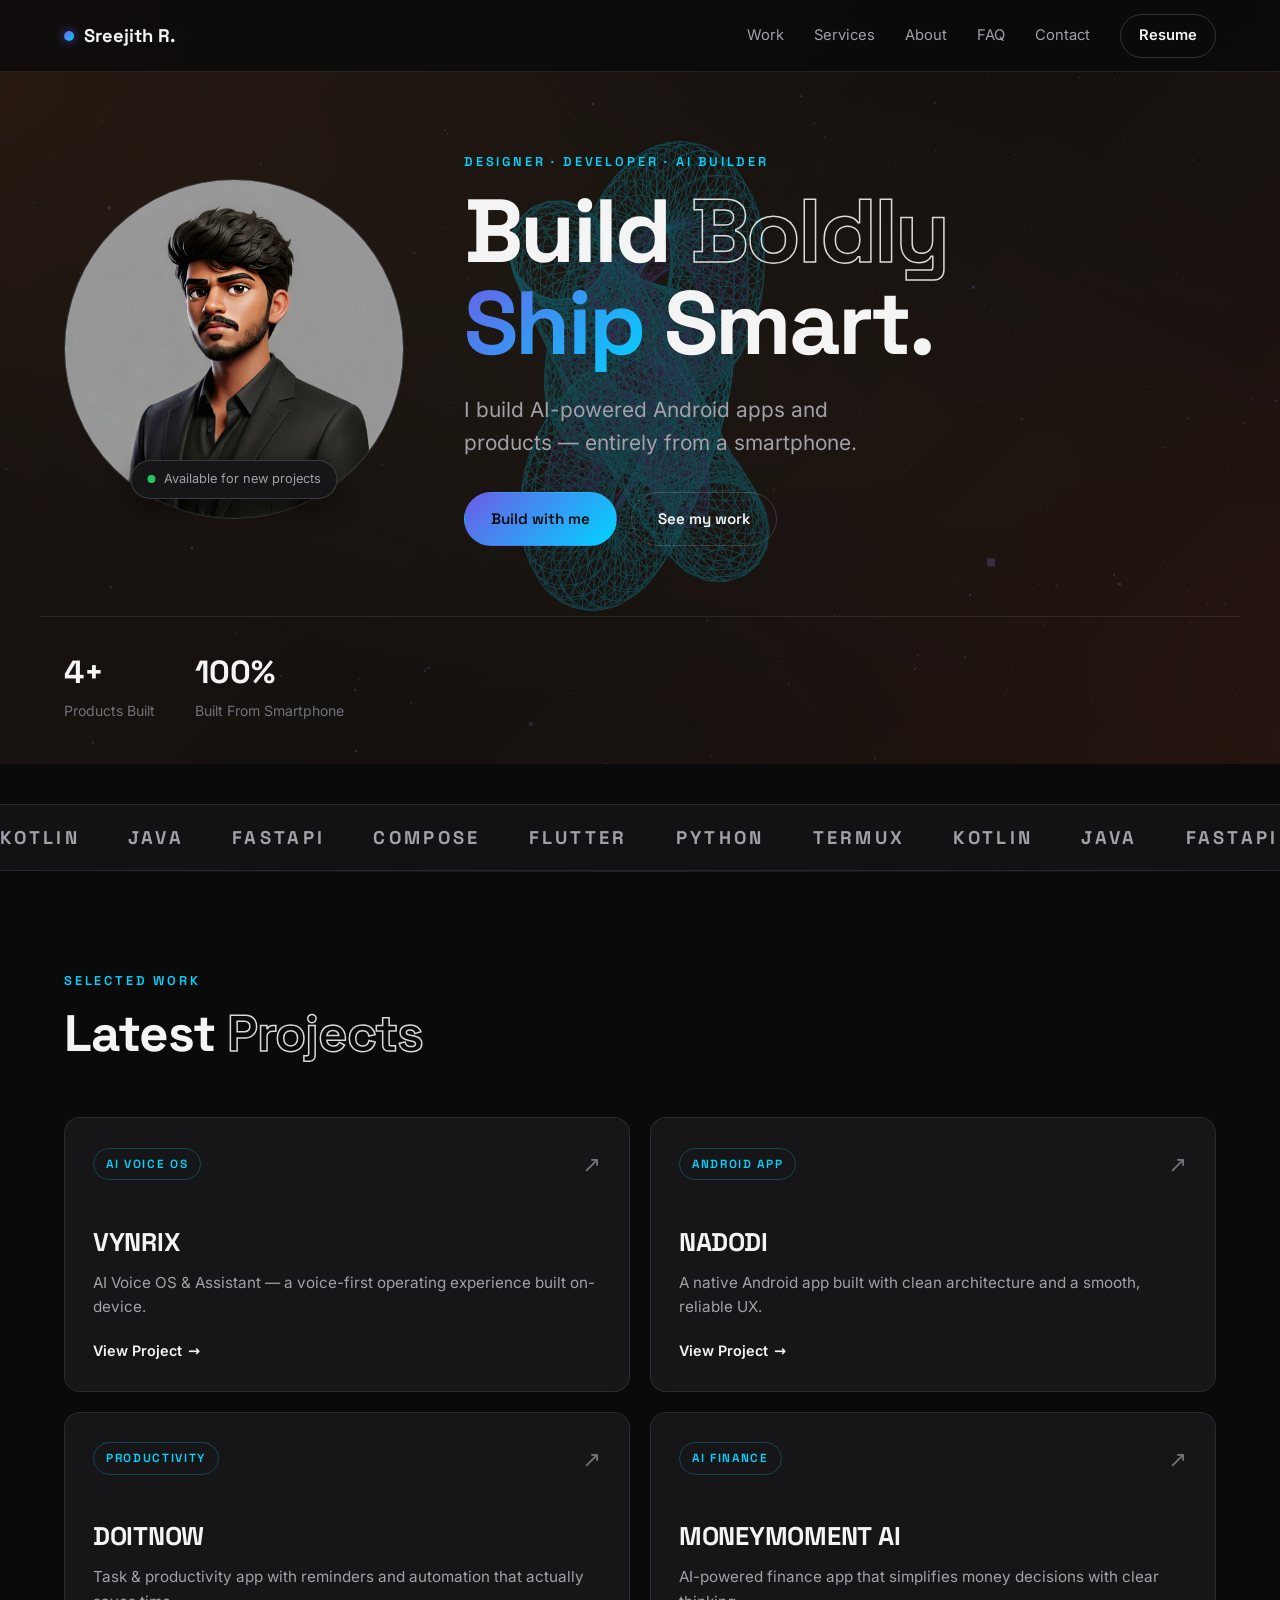
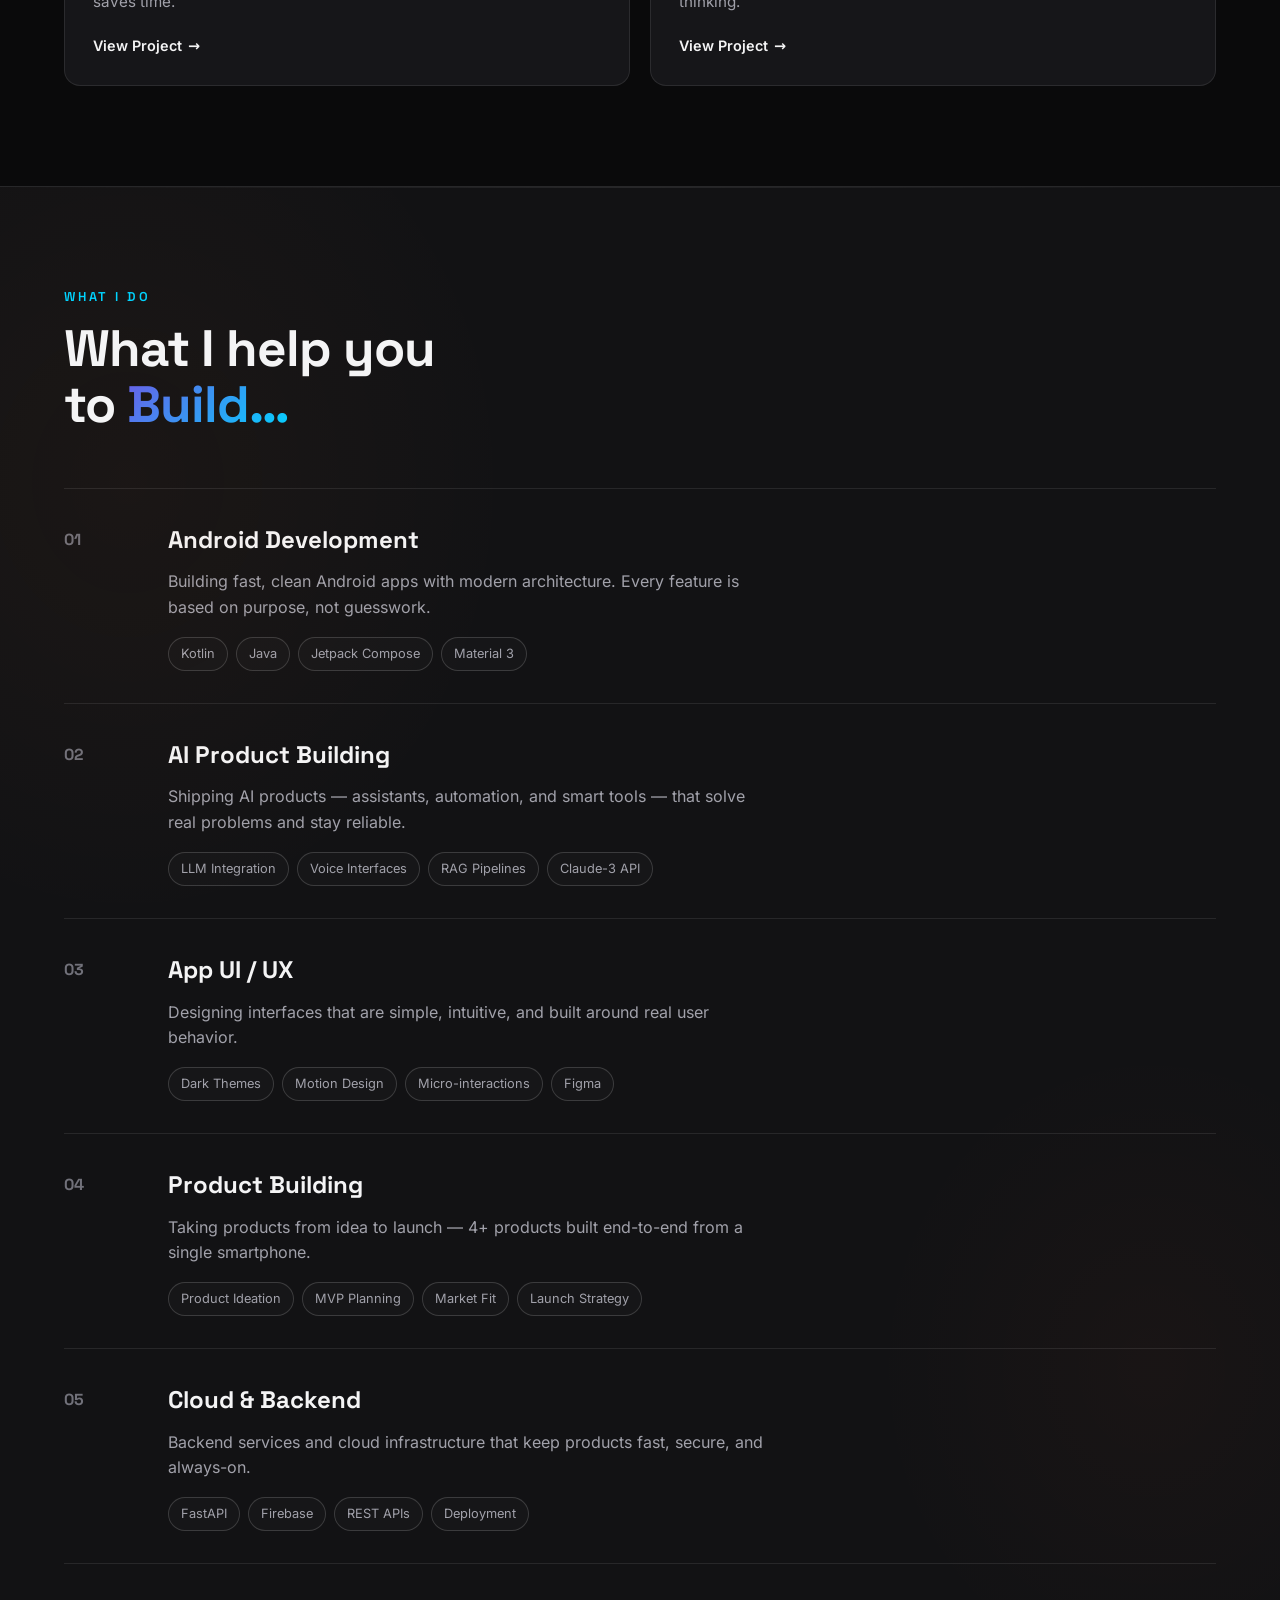
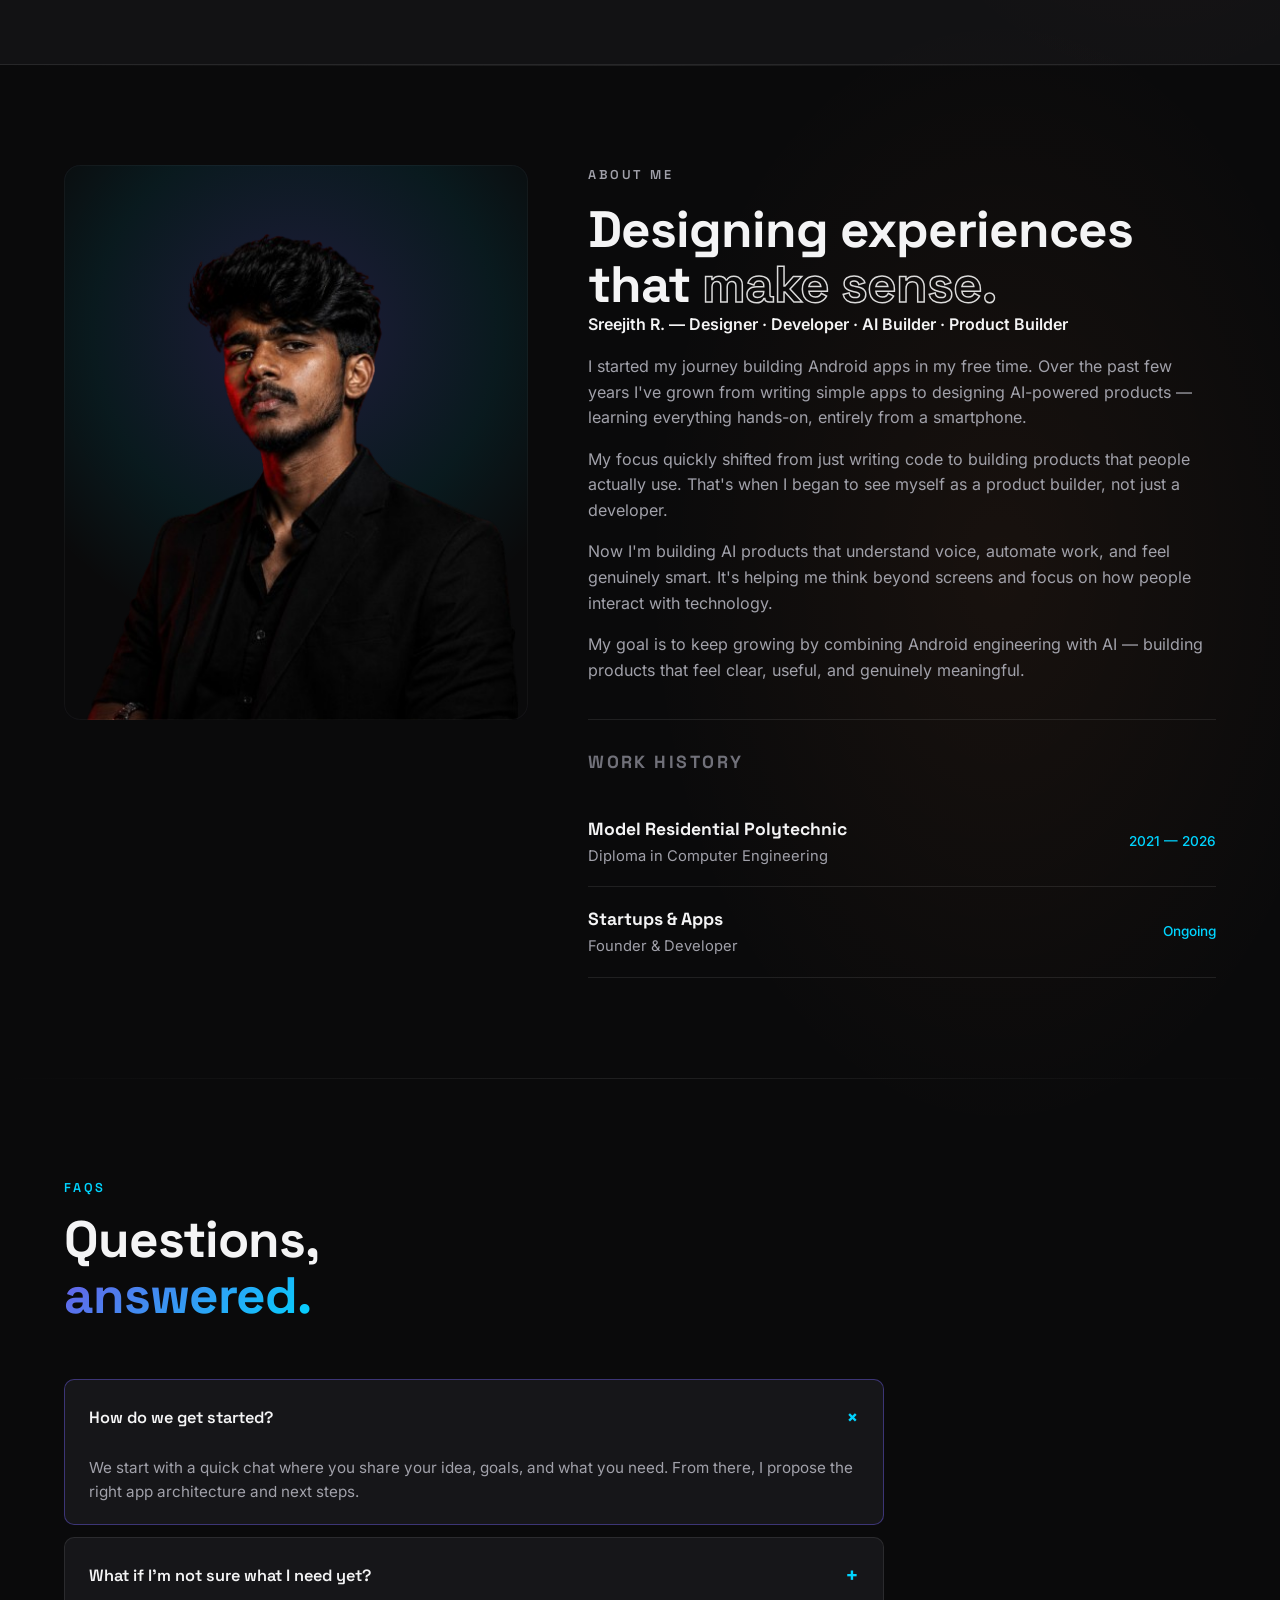
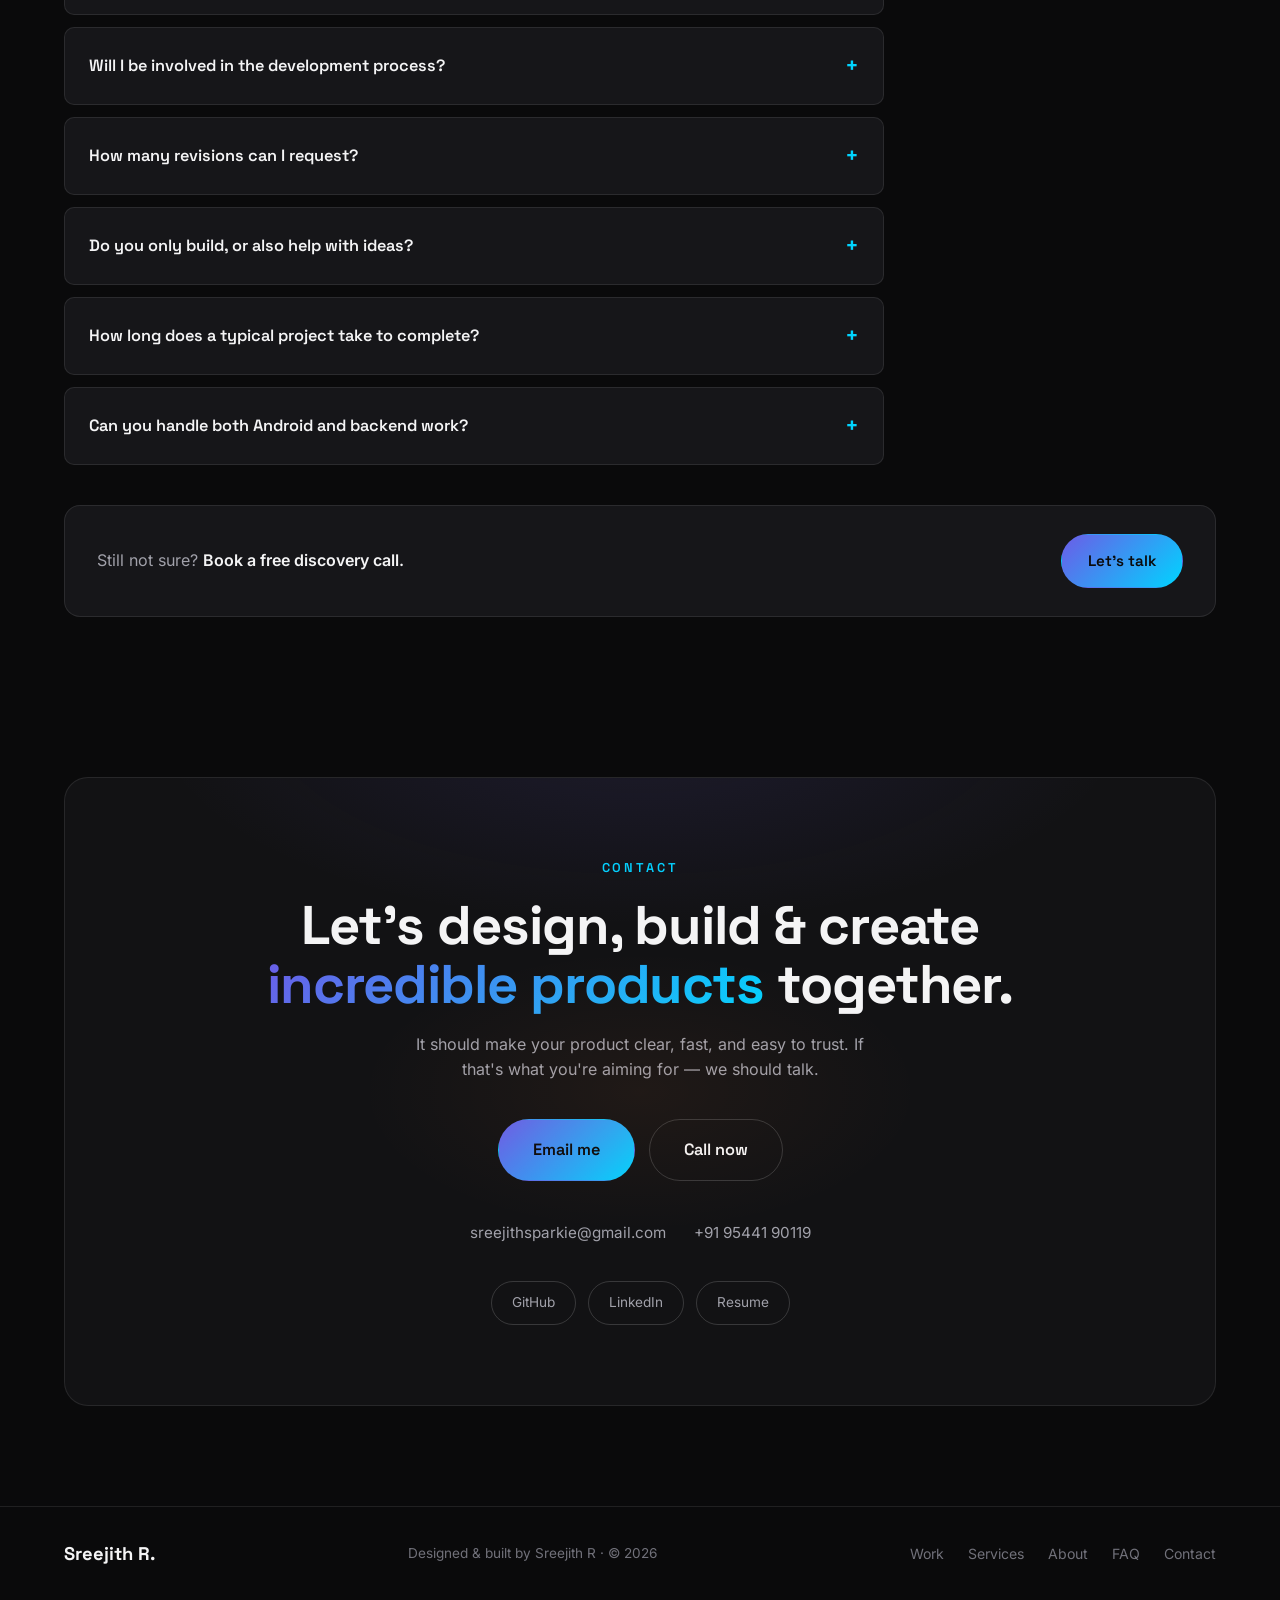
==== commit 90277f0a: "feat: remove Vynrix projects, add DOB (04/07/2006), update portfolio/resume/biodata" ====
--- a/index.html
+++ b/index.html
@@ -71,11 +71,7 @@
 
       <div class="hero-stats container reveal">
         <div class="stat">
-          <strong data-count="2">0</strong>
-          <span>Startups Launched</span>
-        </div>
-        <div class="stat">
-          <strong>6+</strong>
+          <strong>4+</strong>
           <span>Products Built</span>
         </div>
         <div class="stat">
@@ -190,10 +186,10 @@
           <article class="service-row reveal">
             <div class="service-num">04</div>
             <div class="service-body">
-              <h3>Startup Building</h3>
-              <p>Taking products from idea to launch — 2 startups built end-to-end from a single smartphone.</p>
-              <ul class="chip-list">
-                <li>Product Ideation</li><li>MVP Planning</li><li>Market Fit</li><li>Pitching</li>
+              <h3>Product Building</h3>
+              <p>Taking products from idea to launch — 4+ products built end-to-end from a single smartphone.</p>
+              <ul class="chip-list">
+                <li>Product Ideation</li><li>MVP Planning</li><li>Market Fit</li><li>Launch Strategy</li>
               </ul>
             </div>
           </article>
@@ -224,7 +220,7 @@
         <div class="about-body">
           <p class="eyebrow reveal">About Me</p>
           <h2 class="section-title reveal">Designing experiences<br />that <span class="outline">make sense.</span></h2>
-          <p class="about-role reveal">Sreejith R. — Designer · Developer · AI Builder · Startup Founder</p>
+          <p class="about-role reveal">Sreejith R. — Designer · Developer · AI Builder · Product Builder</p>
           <p class="reveal">
             I started my journey building Android apps in my free time. Over the past few years I've grown from writing simple apps to designing AI-powered products — learning everything hands-on, entirely from a smartphone.
           </p>
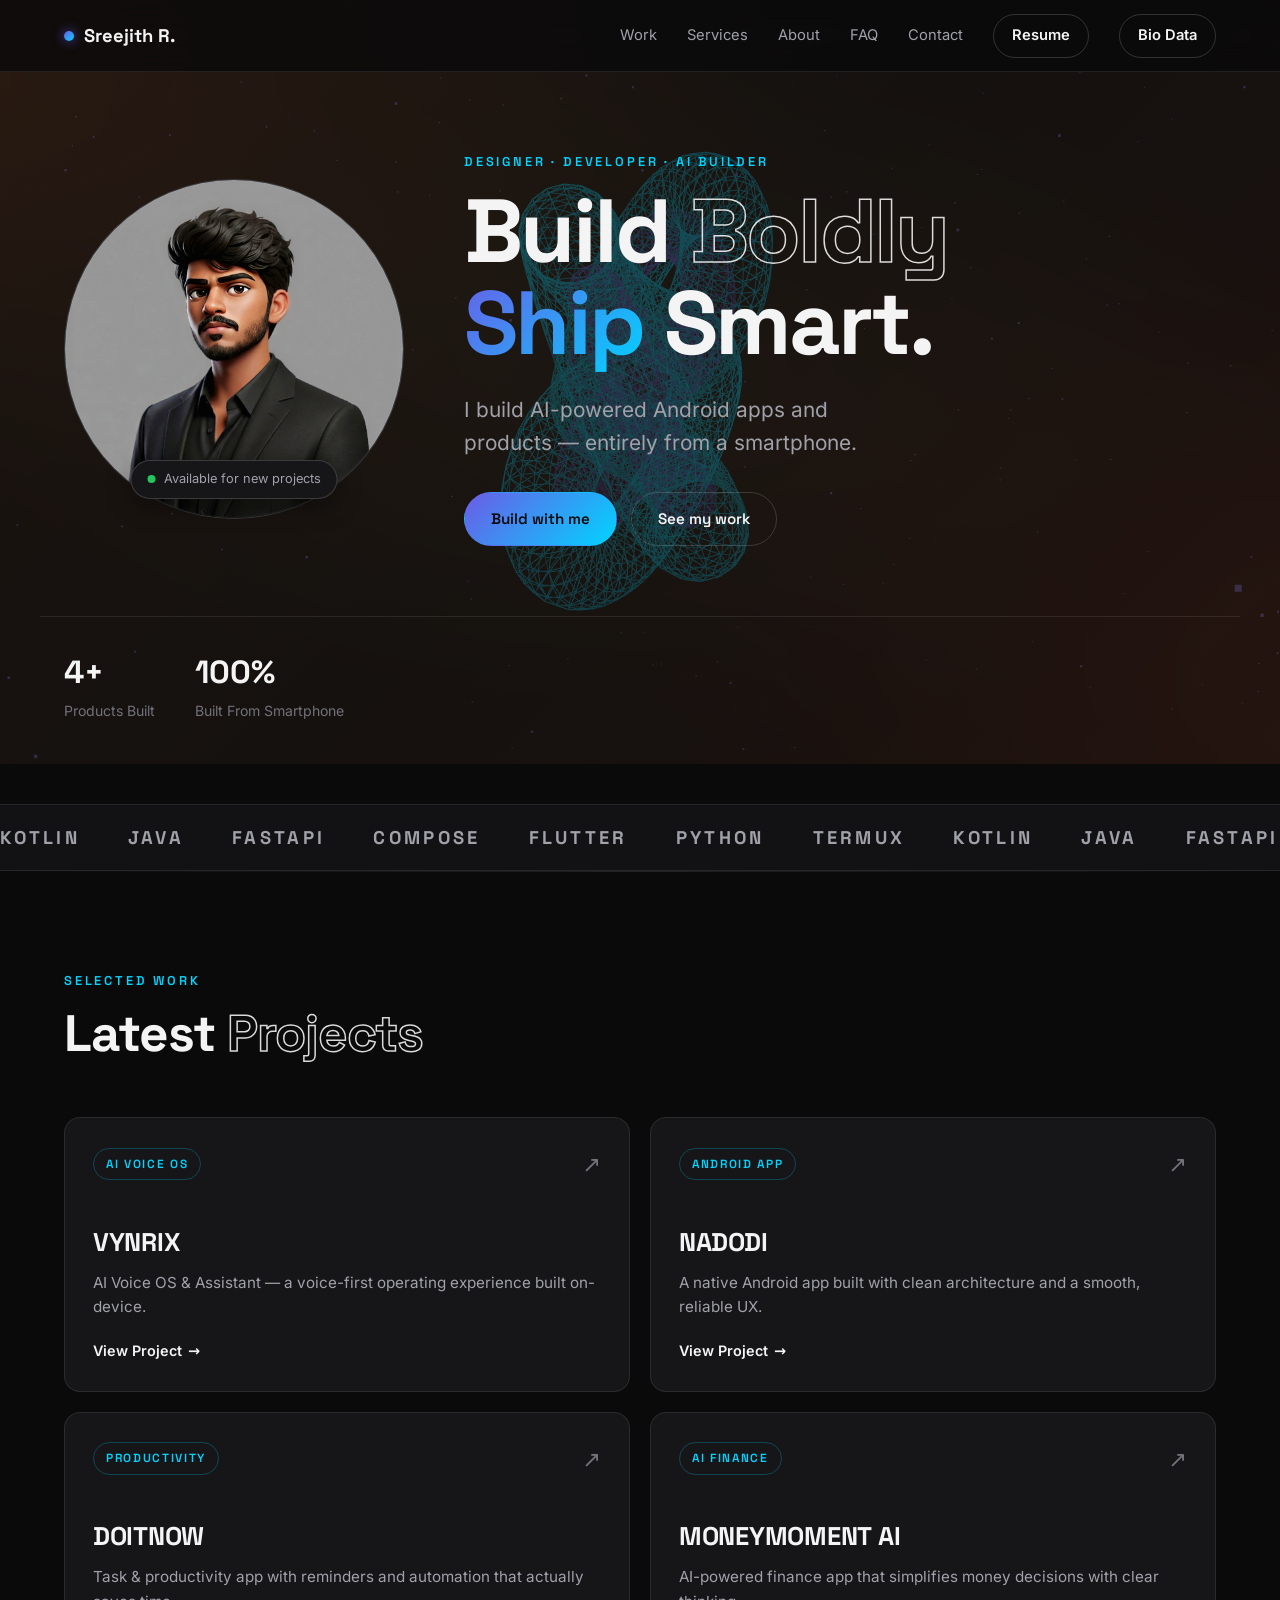
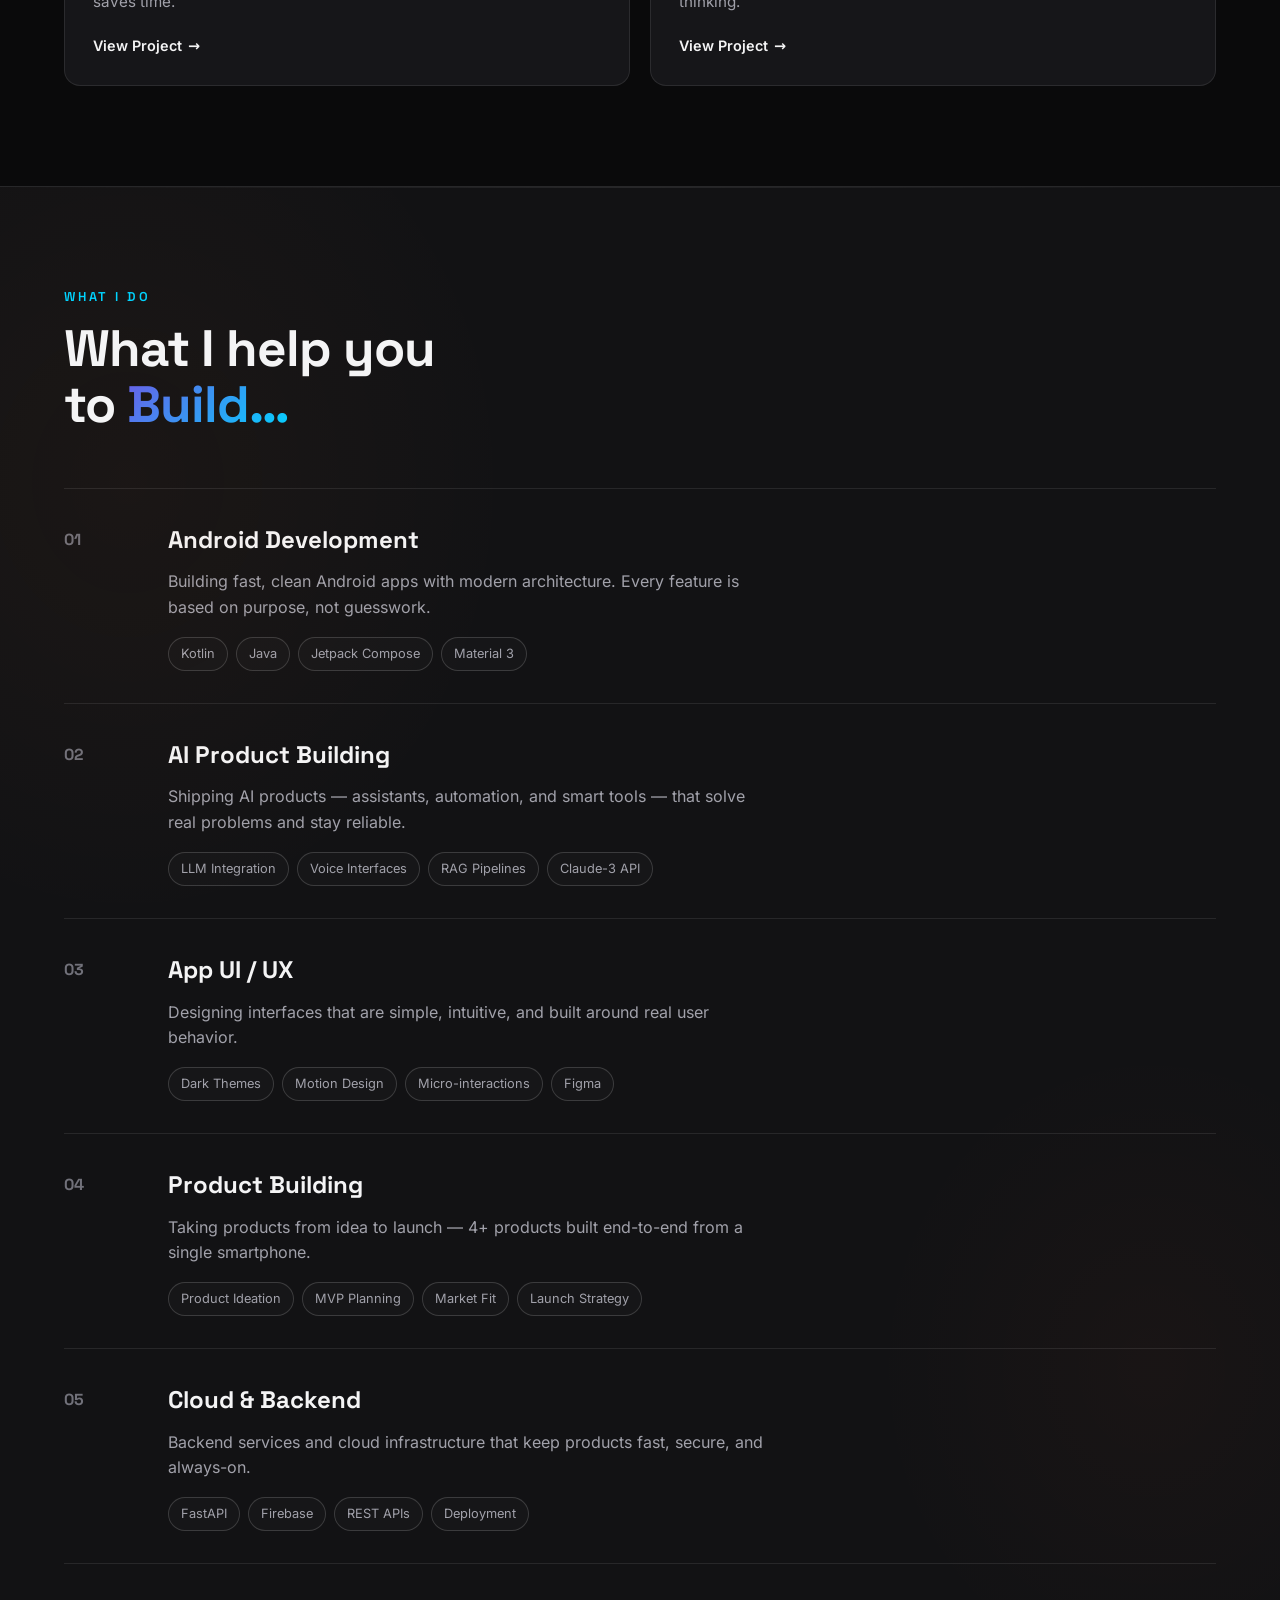
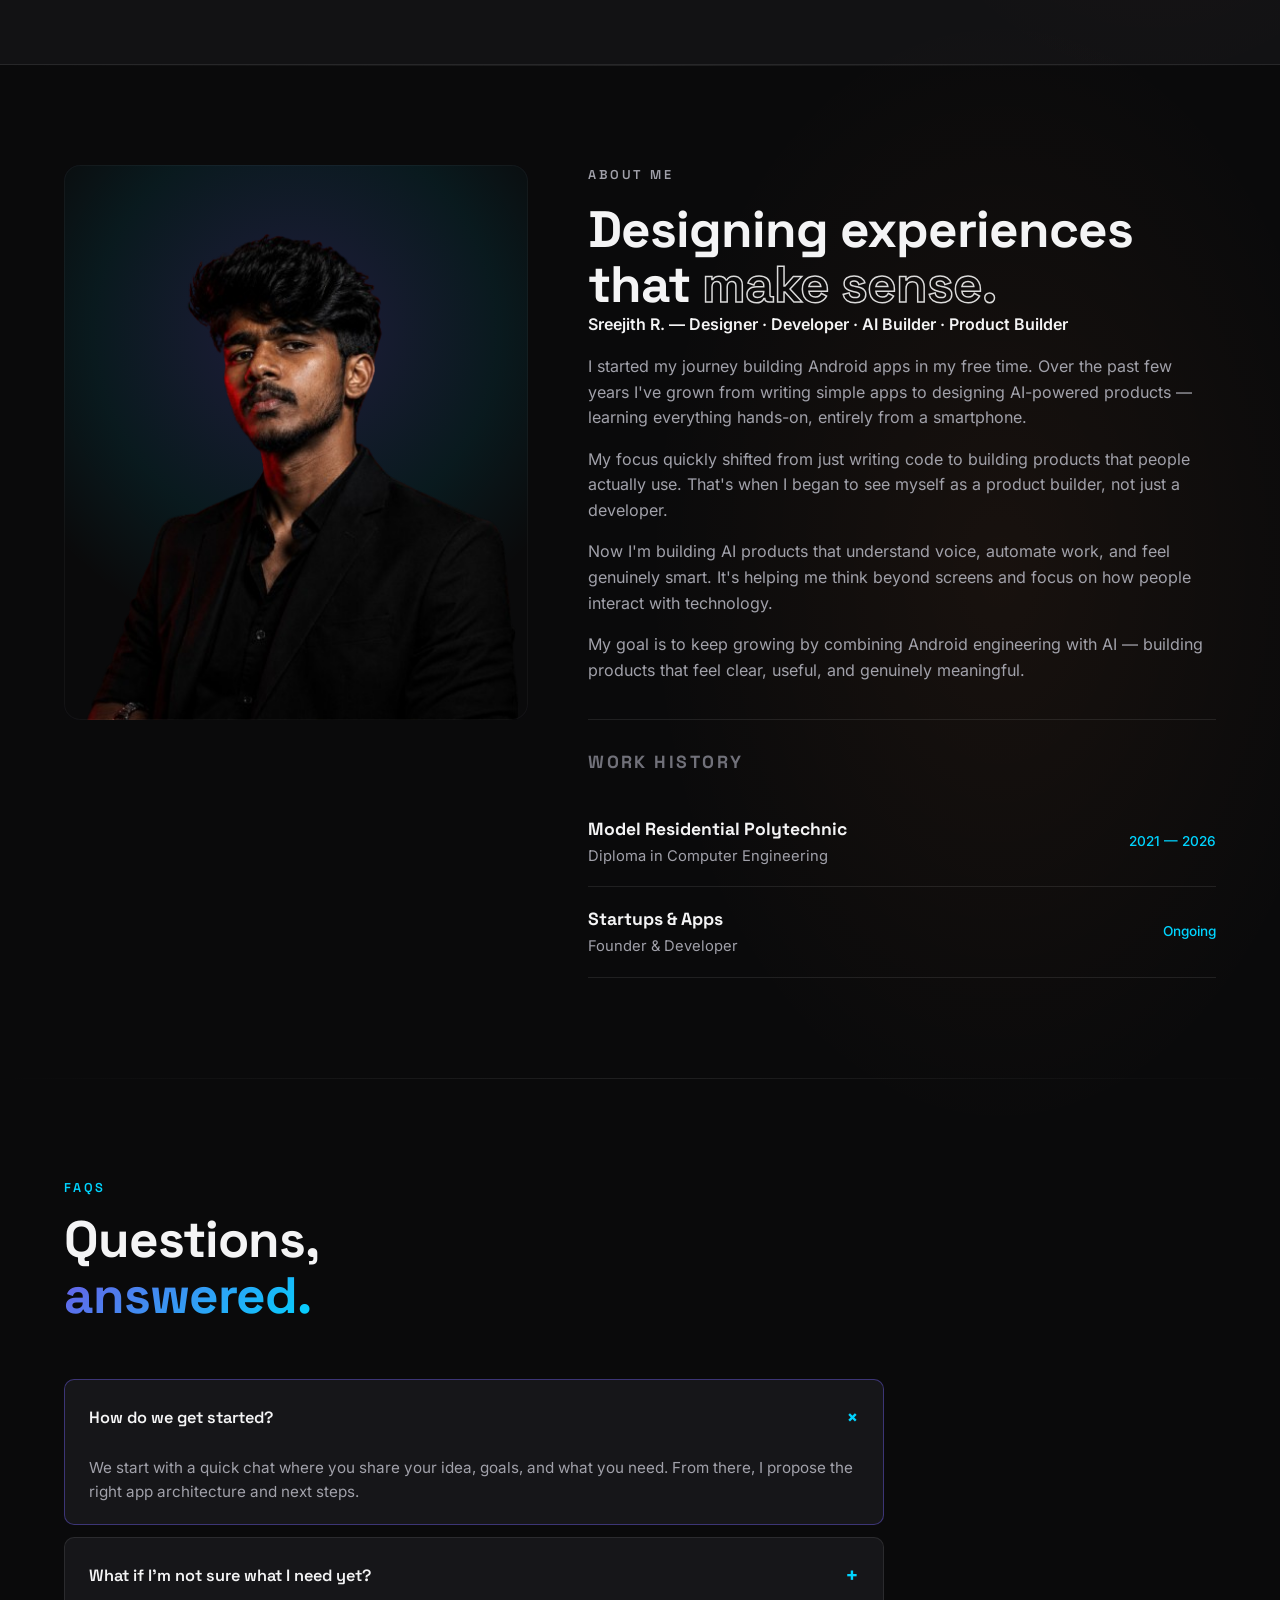
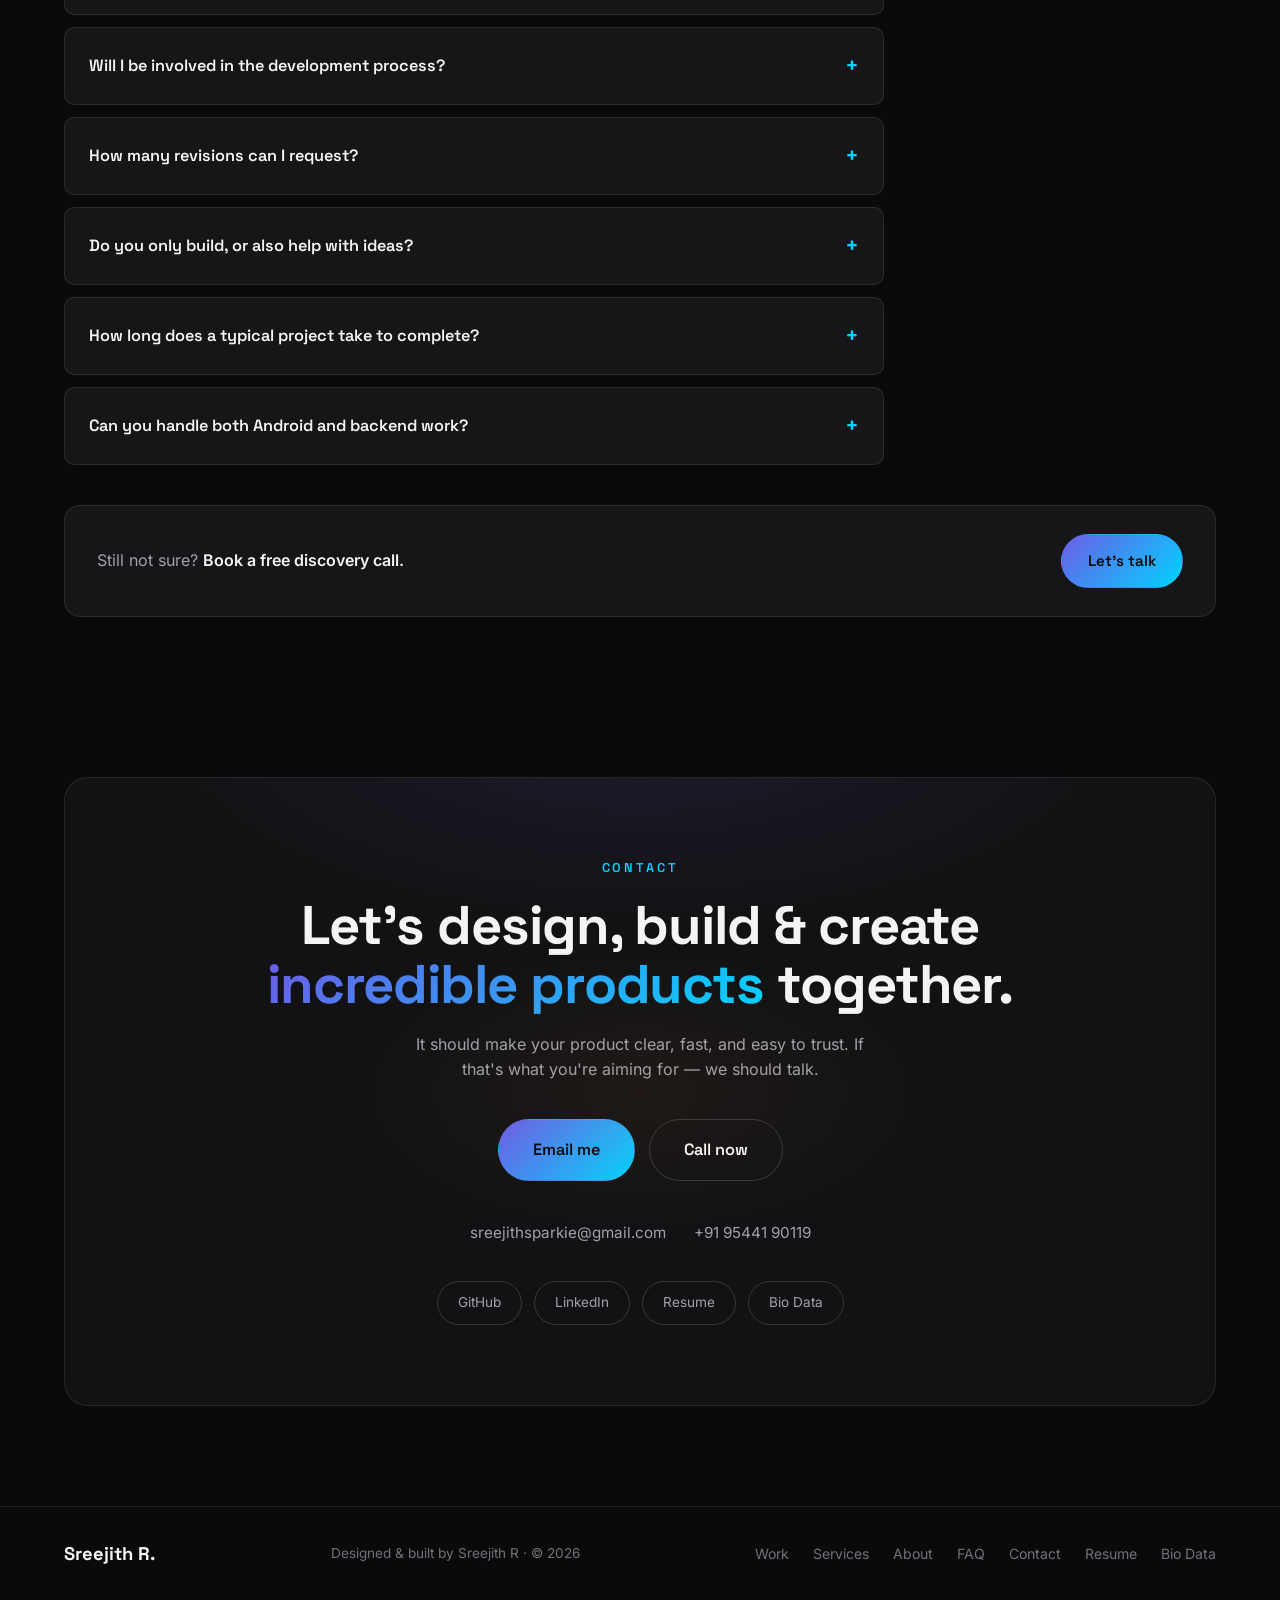
==== commit efb2c805: "feat: add Resume & Bio Data links to portfolio nav, contact, footer" ====
--- a/index.html
+++ b/index.html
@@ -28,7 +28,8 @@
         <a href="#about">About</a>
         <a href="#faq">FAQ</a>
         <a href="#contact">Contact</a>
-        <a class="nav-resume" href="assets/Sreejith_R_Resume.pdf" target="_blank" rel="noopener">Resume</a>
+        <a class="nav-resume" href="resume.html" target="_blank" rel="noopener">Resume</a>
+        <a class="nav-resume" href="biodata.html" target="_blank" rel="noopener">Bio Data</a>
       </nav>
 
       <button class="nav-toggle" type="button" aria-label="Toggle menu" aria-expanded="false" data-nav-toggle>
@@ -322,23 +323,26 @@
           <div class="social-links">
             <a href="https://github.com/Sreejith-codie" target="_blank" rel="noopener" aria-label="GitHub profile">GitHub</a>
             <a href="https://linkedin.com/in/sreejith-r-57b355333" target="_blank" rel="noopener" aria-label="LinkedIn profile">LinkedIn</a>
-            <a href="assets/Sreejith_R_Resume.pdf" target="_blank" rel="noopener" aria-label="Download resume PDF">Resume</a>
+            <a href="resume.html" target="_blank" rel="noopener" aria-label="View Resume">Resume</a>
+            <a href="biodata.html" target="_blank" rel="noopener" aria-label="View Bio Data">Bio Data</a>
           </div>
         </div>
       </div>
     </section>
   </main>
 
-  <footer class="site-footer">
+<footer class="site-footer">
     <div class="container footer-inner">
       <a class="brand" href="#top">Sreejith R.</a>
-      <p class="footer-note">Designed &amp; built by Sreejith R · © <span data-year></span></p>
+      <p class="footer-note">Designed & built by Sreejith R · © <span data-year></span></p>
       <nav class="footer-nav" aria-label="Footer">
         <a href="#work">Work</a>
         <a href="#services">Services</a>
         <a href="#about">About</a>
         <a href="#faq">FAQ</a>
         <a href="#contact">Contact</a>
+        <a href="resume.html" target="_blank" rel="noopener">Resume</a>
+        <a href="biodata.html" target="_blank" rel="noopener">Bio Data</a>
       </nav>
     </div>
   </footer>
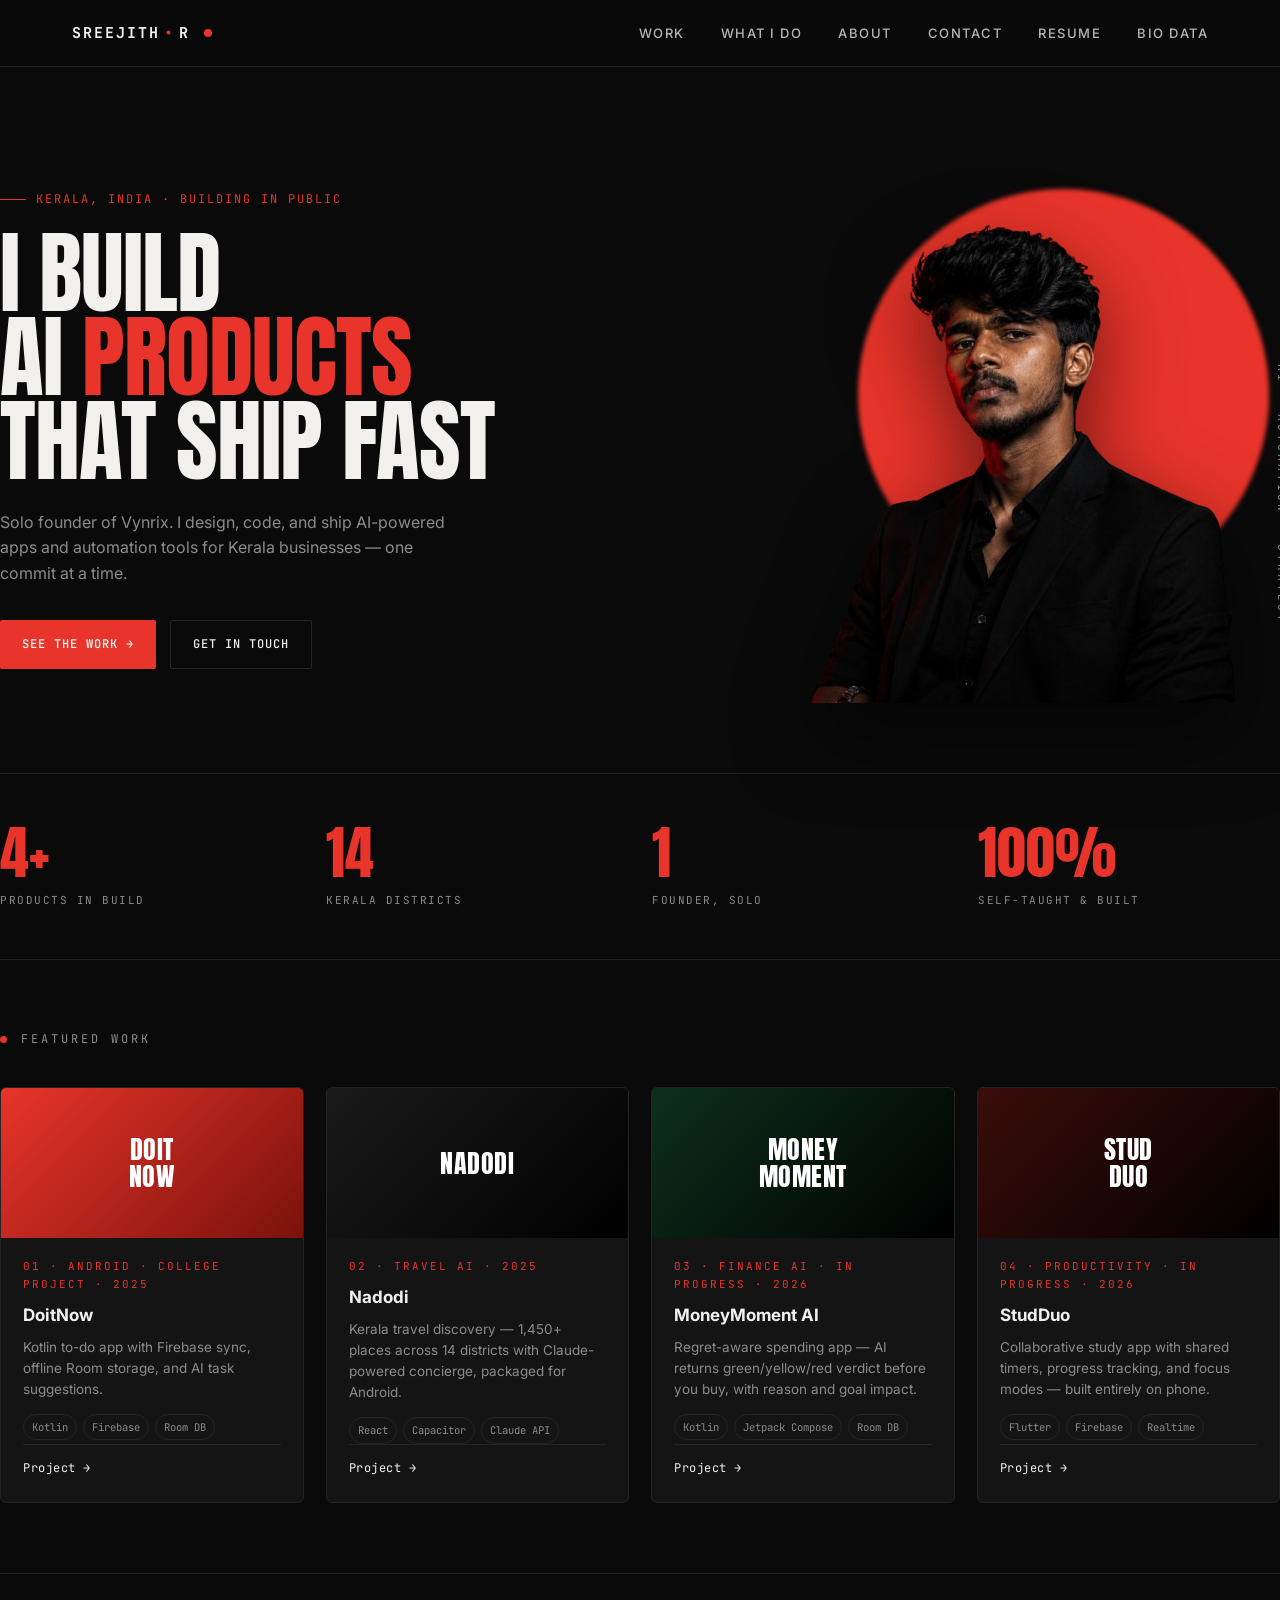
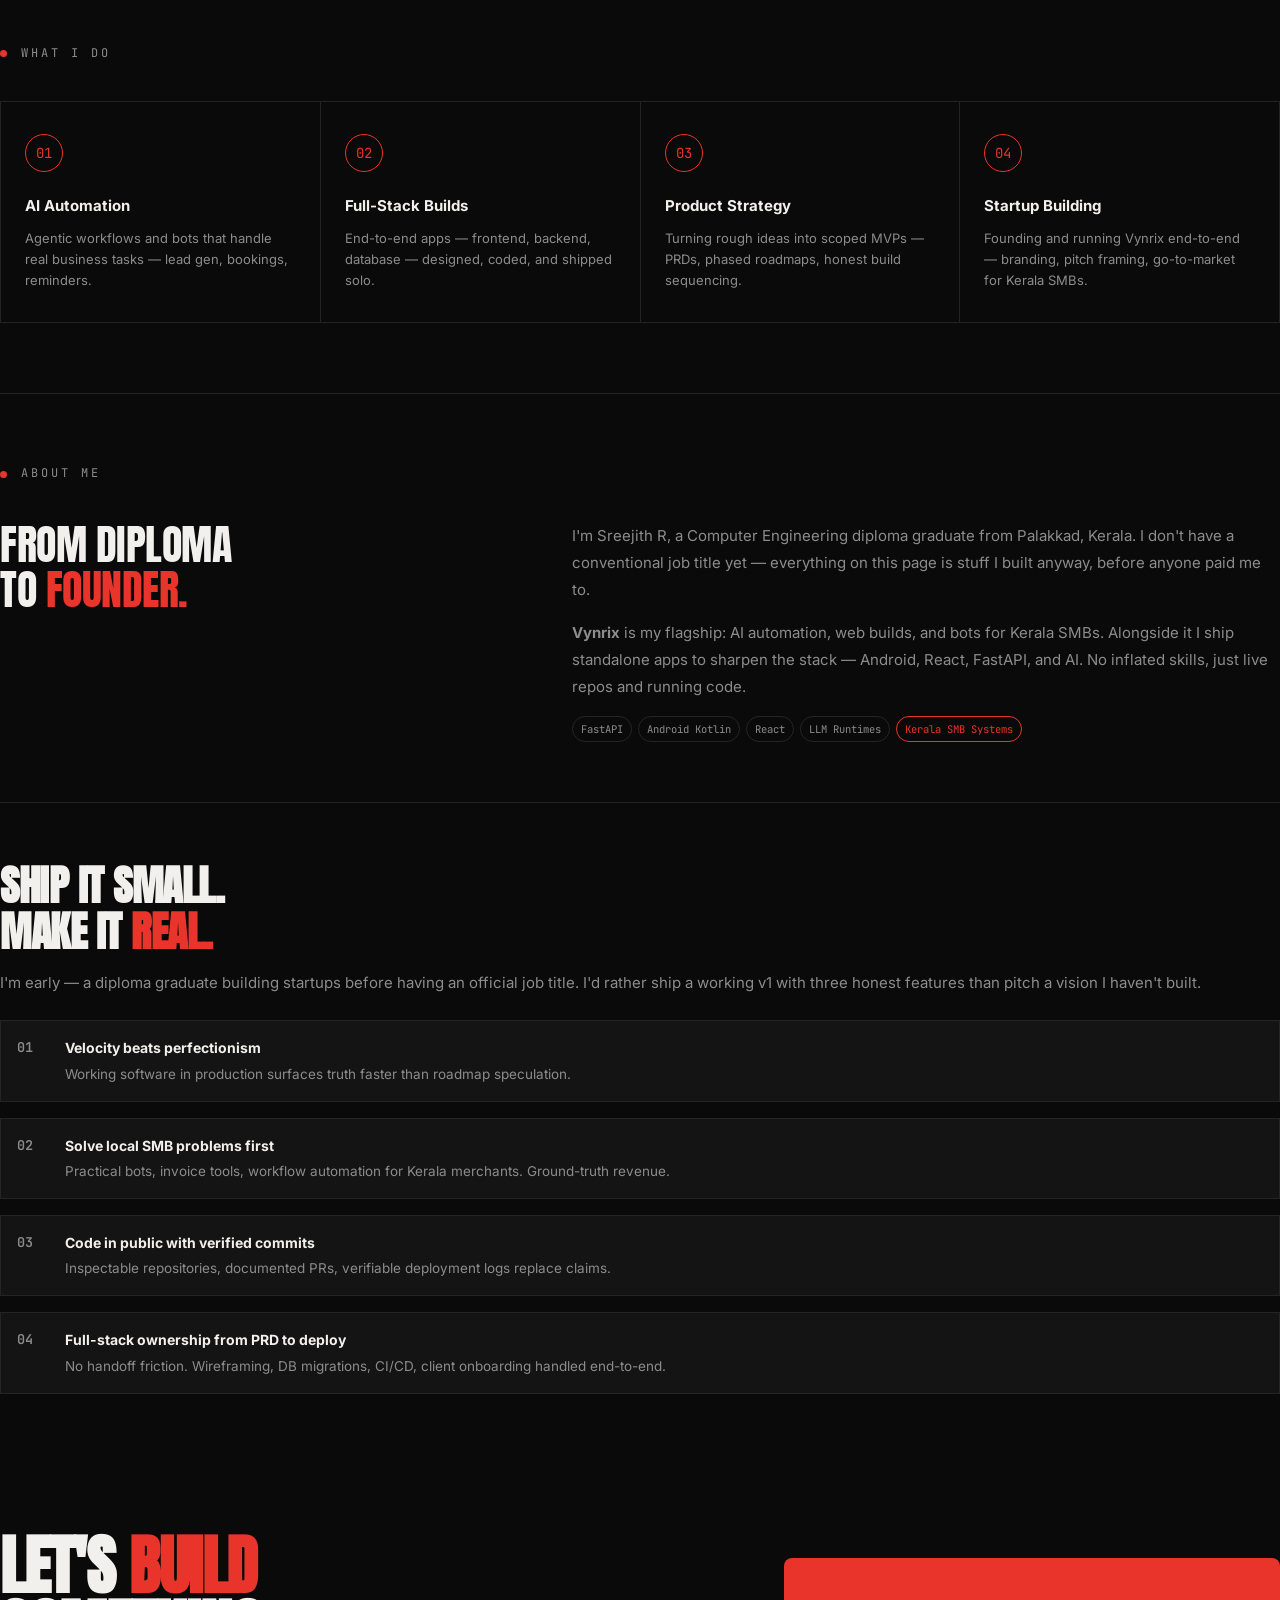
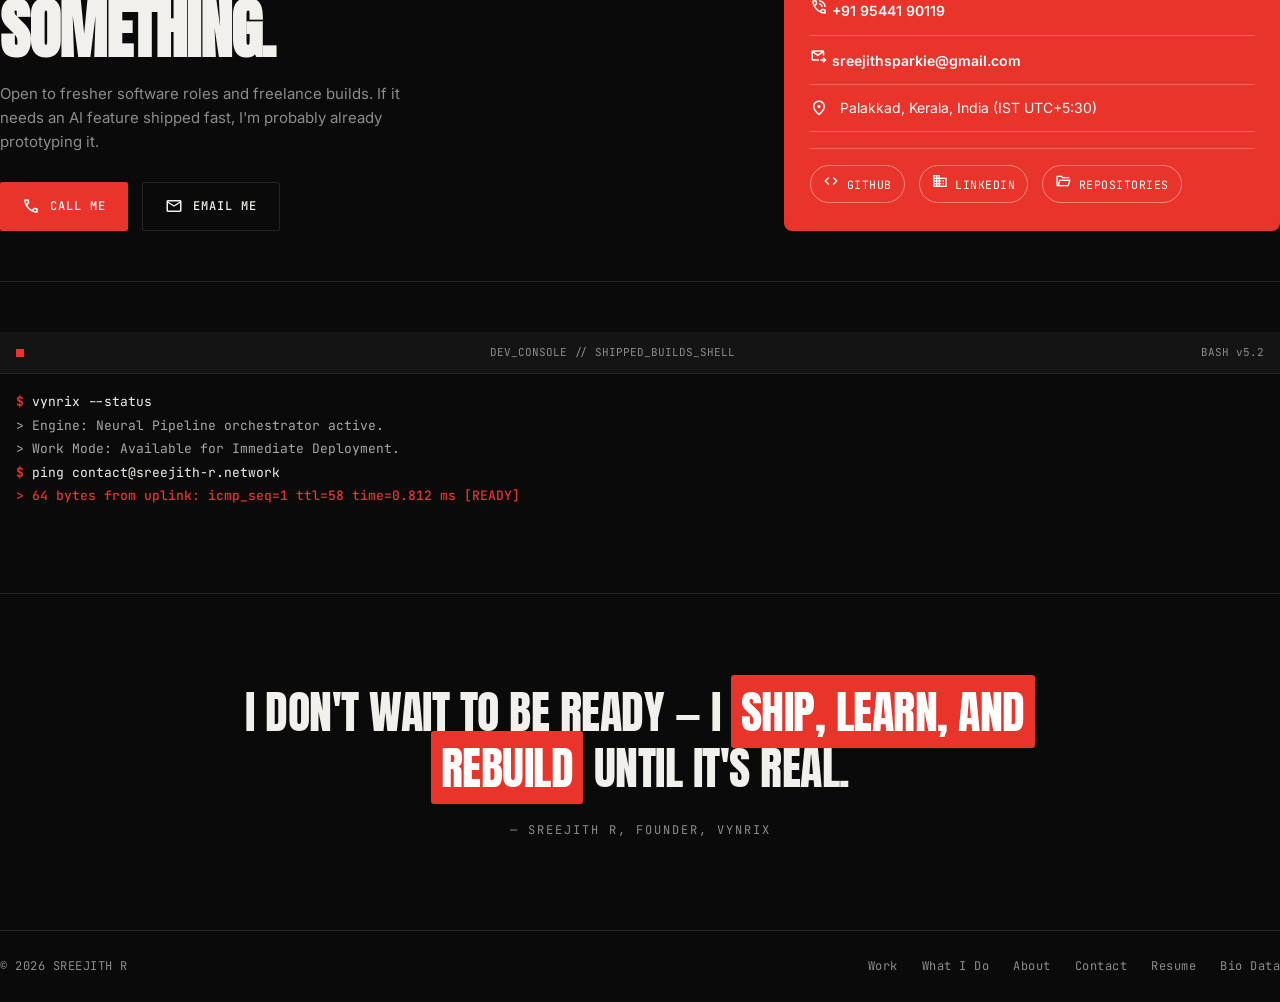
==== commit 4d61245b: "feat: redesign portfolio with brutalist Obsidian Signal style — new photo, Anton/JetBrains Mono font" ====
--- a/index.html
+++ b/index.html
@@ -1,354 +1,347 @@
 <!DOCTYPE html>
 <html lang="en">
 <head>
-  <meta charset="UTF-8" />
-  <meta name="viewport" content="width=device-width, initial-scale=1.0" />
-  <title>Sreejith R | Android Developer & AI Builder</title>
-  <meta name="description" content="Sreejith R — Android Developer, AI Builder & Startup Founder. I build AI-powered Android apps and products, entirely from a smartphone." />
-  <meta property="og:title" content="Sreejith R | Android Developer & AI Builder" />
-  <meta property="og:description" content="I build AI-powered Android apps and products — entirely from a smartphone." />
-  <meta property="og:type" content="website" />
-  <meta property="og:image" content="assets/sreejith.jpg" />
-  <link rel="stylesheet" href="css/style.css" />
+<meta charset="UTF-8">
+<meta name="viewport" content="width=device-width, initial-scale=1.0">
+<meta name="description" content="Sreejith R — AI Builder · Android Developer · Founder, Vynrix. Building production AI systems from Kerala.">
+<title>Sreejith R — AI Builder</title>
+<link rel="preconnect" href="https://fonts.googleapis.com">
+<link rel="preconnect" href="https://fonts.gstatic.com" crossorigin>
+<link href="https://fonts.googleapis.com/css2?family=Anton&family=JetBrains+Mono:wght@400;500;700&family=Inter:wght@400;500;600;700&display=swap" rel="stylesheet">
+<link href="https://fonts.googleapis.com/css2?family=Material+Symbols+Outlined:opsz,wght,FILL,GRAD@24,400,0,0" rel="stylesheet">
+<link rel="stylesheet" href="css/style.css">
 </head>
-<body class="with-photo">
-  <a class="skip-link" href="#main">Skip to content</a>
-
-  <!-- ===== Header / Nav ===== -->
-  <header class="site-header" data-header>
-    <div class="container nav-wrap">
-      <a class="brand" href="#top" aria-label="Sreejith R — home">
-        <span class="brand-dot"></span>
-        Sreejith R.
-      </a>
-
-      <nav class="site-nav" aria-label="Primary" data-nav>
-        <a href="#work">Work</a>
-        <a href="#services">Services</a>
-        <a href="#about">About</a>
-        <a href="#faq">FAQ</a>
-        <a href="#contact">Contact</a>
-        <a class="nav-resume" href="resume.html" target="_blank" rel="noopener">Resume</a>
-        <a class="nav-resume" href="biodata.html" target="_blank" rel="noopener">Bio Data</a>
-      </nav>
-
-      <button class="nav-toggle" type="button" aria-label="Toggle menu" aria-expanded="false" data-nav-toggle>
-        <span></span><span></span><span></span>
-      </button>
-    </div>
-  </header>
-
-  <main id="main">
-    <!-- ===== Hero ===== -->
-    <section class="hero" id="top" data-section="hero">
-      <div class="hero-gradient-bg" aria-hidden="true"></div>
-      <div class="hero-3d" id="hero-3d" aria-hidden="true"></div>
-      <div class="container hero-grid">
-        <div class="hero-photo reveal" data-hero-photo>
-          <div class="photo-frame">
-            <img src="assets/sreejith.jpg" alt="Sreejith R — Android Developer and AI Builder" width="1024" height="1024" loading="eager" />
-          </div>
-          <div class="photo-badge">
-            <span class="badge-pulse"></span>
-            Available for new projects
-          </div>
-        </div>
-
-        <div class="hero-copy reveal">
-          <p class="eyebrow">Designer · Developer · AI Builder</p>
-          <h1 class="hero-title">
-            Build <span class="outline">Boldly</span><br />
-            <span class="grad">Ship</span> Smart.
-          </h1>
-          <p class="hero-sub">
-            I build AI-powered Android apps and products — entirely from a smartphone.
-          </p>
-          <div class="hero-actions">
-            <a class="btn btn-primary" href="#contact">Build with me</a>
-            <a class="btn btn-ghost" href="#work">See my work</a>
-          </div>
-        </div>
-      </div>
-
-      <div class="hero-stats container reveal">
-        <div class="stat">
-          <strong>4+</strong>
-          <span>Products Built</span>
-        </div>
-        <div class="stat">
-          <strong>100%</strong>
-          <span>Built From Smartphone</span>
-        </div>
-      </div>
-    </section>
-
-    <!-- ===== Tech Ticker ===== -->
-    <div class="ticker" aria-label="Technologies I work with" data-ticker>
-      <div class="ticker-track">
-        <span>KOTLIN</span><span>JAVA</span><span>FASTAPI</span><span>COMPOSE</span><span>FLUTTER</span><span>PYTHON</span><span>TERMUX</span>
-        <span>KOTLIN</span><span>JAVA</span><span>FASTAPI</span><span>COMPOSE</span><span>FLUTTER</span><span>PYTHON</span><span>TERMUX</span>
-      </div>
-    </div>
-
-    <!-- ===== Work / Projects ===== -->
-    <section class="section" id="work" data-section="work">
-      <div class="container">
-        <div class="section-head reveal">
-          <p class="eyebrow">Selected Work</p>
-          <h2 class="section-title">Latest <span class="outline">Projects</span></h2>
-        </div>
-
-        <div class="project-grid">
-          <article class="project-card reveal">
-            <div class="project-top">
-              <span class="project-tag">AI Voice OS</span>
-              <span class="project-arrow" aria-hidden="true">↗</span>
-            </div>
-            <h3 class="project-name">VYNRIX</h3>
-            <p class="project-desc">AI Voice OS &amp; Assistant — a voice-first operating experience built on-device.</p>
-            <a class="project-link" href="#contact" aria-label="Work with Sreejith on a project like VYNRIX">View Project</a>
-          </article>
-
-          <article class="project-card reveal">
-            <div class="project-top">
-              <span class="project-tag">Android App</span>
-              <span class="project-arrow" aria-hidden="true">↗</span>
-            </div>
-            <h3 class="project-name">NADODI</h3>
-            <p class="project-desc">A native Android app built with clean architecture and a smooth, reliable UX.</p>
-            <a class="project-link" href="#contact" aria-label="Work with Sreejith on a project like NADODI">View Project</a>
-          </article>
-
-          <article class="project-card reveal">
-            <div class="project-top">
-              <span class="project-tag">Productivity</span>
-              <span class="project-arrow" aria-hidden="true">↗</span>
-            </div>
-            <h3 class="project-name">DOITNOW</h3>
-            <p class="project-desc">Task &amp; productivity app with reminders and automation that actually saves time.</p>
-            <a class="project-link" href="#contact" aria-label="Work with Sreejith on a project like DOITNOW">View Project</a>
-          </article>
-
-          <article class="project-card reveal">
-            <div class="project-top">
-              <span class="project-tag">AI Finance</span>
-              <span class="project-arrow" aria-hidden="true">↗</span>
-            </div>
-            <h3 class="project-name">MONEYMOMENT AI</h3>
-            <p class="project-desc">AI-powered finance app that simplifies money decisions with clear thinking.</p>
-            <a class="project-link" href="#contact" aria-label="Work with Sreejith on a project like MONEYMOMENT AI">View Project</a>
-          </article>
-        </div>
-      </div>
-    </section>
-
-    <!-- ===== Services ===== -->
-    <section class="section section-alt" id="services" data-section="services">
-      <div class="container">
-        <div class="section-head reveal">
-          <p class="eyebrow">What I Do</p>
-          <h2 class="section-title">What I help you<br />to <span class="grad">Build…</span></h2>
-        </div>
-
-        <div class="services-list">
-          <article class="service-row reveal">
-            <div class="service-num">01</div>
-            <div class="service-body">
-              <h3>Android Development</h3>
-              <p>Building fast, clean Android apps with modern architecture. Every feature is based on purpose, not guesswork.</p>
-              <ul class="chip-list">
-                <li>Kotlin</li><li>Java</li><li>Jetpack Compose</li><li>Material 3</li>
-              </ul>
-            </div>
-          </article>
-
-          <article class="service-row reveal">
-            <div class="service-num">02</div>
-            <div class="service-body">
-              <h3>AI Product Building</h3>
-              <p>Shipping AI products — assistants, automation, and smart tools — that solve real problems and stay reliable.</p>
-              <ul class="chip-list">
-                <li>LLM Integration</li><li>Voice Interfaces</li><li>RAG Pipelines</li><li>Claude-3 API</li>
-              </ul>
-            </div>
-          </article>
-
-          <article class="service-row reveal">
-            <div class="service-num">03</div>
-            <div class="service-body">
-              <h3>App UI / UX</h3>
-              <p>Designing interfaces that are simple, intuitive, and built around real user behavior.</p>
-              <ul class="chip-list">
-                <li>Dark Themes</li><li>Motion Design</li><li>Micro-interactions</li><li>Figma</li>
-              </ul>
-            </div>
-          </article>
-
-          <article class="service-row reveal">
-            <div class="service-num">04</div>
-            <div class="service-body">
-              <h3>Product Building</h3>
-              <p>Taking products from idea to launch — 4+ products built end-to-end from a single smartphone.</p>
-              <ul class="chip-list">
-                <li>Product Ideation</li><li>MVP Planning</li><li>Market Fit</li><li>Launch Strategy</li>
-              </ul>
-            </div>
-          </article>
-
-          <article class="service-row reveal">
-            <div class="service-num">05</div>
-            <div class="service-body">
-              <h3>Cloud &amp; Backend</h3>
-              <p>Backend services and cloud infrastructure that keep products fast, secure, and always-on.</p>
-              <ul class="chip-list">
-                <li>FastAPI</li><li>Firebase</li><li>REST APIs</li><li>Deployment</li>
-              </ul>
-            </div>
-          </article>
-        </div>
-      </div>
-    </section>
-
-    <!-- ===== About ===== -->
-    <section class="section" id="about" data-section="about">
-      <div class="container about-grid">
-        <div class="about-photo reveal" data-about-photo>
-          <div class="photo-frame photo-frame-transparent photo-frame-lg">
-            <img src="assets/sreejith-hero.png" alt="Sreejith R working on Android development" width="457" height="546" loading="lazy" />
-          </div>
-        </div>
-
-        <div class="about-body">
-          <p class="eyebrow reveal">About Me</p>
-          <h2 class="section-title reveal">Designing experiences<br />that <span class="outline">make sense.</span></h2>
-          <p class="about-role reveal">Sreejith R. — Designer · Developer · AI Builder · Product Builder</p>
-          <p class="reveal">
-            I started my journey building Android apps in my free time. Over the past few years I've grown from writing simple apps to designing AI-powered products — learning everything hands-on, entirely from a smartphone.
-          </p>
-          <p class="reveal">
-            My focus quickly shifted from just writing code to building products that people actually use. That's when I began to see myself as a product builder, not just a developer.
-          </p>
-          <p class="reveal">
-            Now I'm building AI products that understand voice, automate work, and feel genuinely smart. It's helping me think beyond screens and focus on how people interact with technology.
-          </p>
-          <p class="reveal">
-            My goal is to keep growing by combining Android engineering with AI — building products that feel clear, useful, and genuinely meaningful.
-          </p>
-
-          <div class="history reveal">
-            <h3>Work History</h3>
-            <div class="history-item">
-              <div>
-                <h4>Model Residential Polytechnic</h4>
-                <p>Diploma in Computer Engineering</p>
-              </div>
-              <span class="history-date">2021 — 2026</span>
-            </div>
-            <div class="history-item">
-              <div>
-                <h4>Startups &amp; Apps</h4>
-                <p>Founder &amp; Developer</p>
-              </div>
-              <span class="history-date">Ongoing</span>
-            </div>
-          </div>
-        </div>
-      </div>
-    </section>
-
-    <!-- ===== FAQ ===== -->
-    <section class="section" id="faq" data-section="faq">
-      <div class="container">
-        <div class="section-head reveal">
-          <p class="eyebrow">FAQs</p>
-          <h2 class="section-title">Questions,<br /><span class="grad">answered.</span></h2>
-        </div>
-
-        <div class="faq-list">
-          <details class="faq-item reveal" open>
-            <summary>How do we get started?</summary>
-            <p>We start with a quick chat where you share your idea, goals, and what you need. From there, I propose the right app architecture and next steps.</p>
-          </details>
-          <details class="faq-item reveal">
-            <summary>What if I'm not sure what I need yet?</summary>
-            <p>That's completely fine. I help you figure it out. We break things down together and define what will actually work for your product.</p>
-          </details>
-          <details class="faq-item reveal">
-            <summary>Will I be involved in the development process?</summary>
-            <p>Yes. You'll be part of key stages like scope, design, feedback, and testing. The process stays collaborative, not one-sided.</p>
-          </details>
-          <details class="faq-item reveal">
-            <summary>How many revisions can I request?</summary>
-            <p>I include a reasonable number of revisions to make sure the final result feels right. The focus is on getting it correct, not rushing it. If there's a need for longer support, we can discuss a retainer.</p>
-          </details>
-          <details class="faq-item reveal">
-            <summary>Do you only build, or also help with ideas?</summary>
-            <p>I do both. I help shape the idea, not just build it. The goal is to make something that works, not just something that looks good.</p>
-          </details>
-          <details class="faq-item reveal">
-            <summary>How long does a typical project take to complete?</summary>
-            <p>Timelines depend on the scope. A focused app or AI tool usually takes 2–4 weeks, while larger products can take 2–3 months. I share a clear timeline after understanding your requirements.</p>
-          </details>
-          <details class="faq-item reveal">
-            <summary>Can you handle both Android and backend work?</summary>
-            <p>Yes. From Android apps and UI to AI backends and cloud services, I make sure everything works together end to end.</p>
-          </details>
-        </div>
-
-        <div class="faq-cta reveal">
-          <p>Still not sure? <strong>Book a free discovery call.</strong></p>
-          <a class="btn btn-primary" href="#contact">Let's talk</a>
-        </div>
-      </div>
-    </section>
-
-    <!-- ===== Contact ===== -->
-    <section class="section contact" id="contact" data-section="contact">
-      <div class="container">
-        <div class="contact-banner reveal">
-          <p class="eyebrow">Contact</p>
-          <h2 class="section-title">Let's design, build &amp; create<br /><span class="grad">incredible products</span> together.</h2>
-          <p class="contact-sub">It should make your product clear, fast, and easy to trust. If that's what you're aiming for — we should talk.</p>
-
-          <div class="contact-actions">
-            <a class="btn btn-primary btn-lg" href="mailto:sreejithsparkie@gmail.com">Email me</a>
-            <a class="btn btn-ghost btn-lg" href="tel:+919544190119">Call now</a>
-          </div>
-
-          <div class="contact-links">
-            <a href="mailto:sreejithsparkie@gmail.com">sreejithsparkie@gmail.com</a>
-            <a href="tel:+919544190119">+91 95441 90119</a>
-          </div>
-
-          <div class="social-links">
-            <a href="https://github.com/Sreejith-codie" target="_blank" rel="noopener" aria-label="GitHub profile">GitHub</a>
-            <a href="https://linkedin.com/in/sreejith-r-57b355333" target="_blank" rel="noopener" aria-label="LinkedIn profile">LinkedIn</a>
-            <a href="resume.html" target="_blank" rel="noopener" aria-label="View Resume">Resume</a>
-            <a href="biodata.html" target="_blank" rel="noopener" aria-label="View Bio Data">Bio Data</a>
-          </div>
-        </div>
-      </div>
-    </section>
-  </main>
-
+<body>
+<a class="skip-link" href="#main">Skip to content</a>
+
+<!-- NAV -->
+<nav class="site-nav-bar" aria-label="Primary navigation">
+  <div class="nav-inner">
+    <a class="logo" href="#top" aria-label="Sreejith R — home">
+      SREEJITH<span class="logo-dot">•</span>R
+      <span class="status-dot" aria-hidden="true"></span>
+    </a>
+    <button class="nav-toggle" aria-label="Toggle menu" aria-expanded="false" aria-controls="primary-nav">
+      <span></span><span></span><span></span>
+    </button>
+    <ul id="primary-nav" class="nav-links">
+      <li><a href="#work">Work</a></li>
+      <li><a href="#services">What I Do</a></li>
+      <li><a href="#about">About</a></li>
+      <li><a href="#contact">Contact</a></li>
+      <li><a href="resume.html" target="_blank" rel="noopener">Resume</a></li>
+      <li><a href="biodata.html" target="_blank" rel="noopener">Bio Data</a></li>
+    </ul>
+  </div>
+</nav>
+
+<main id="main">
+  <!-- HERO -->
+  <section class="hero" id="top" aria-labelledby="hero-title">
+    <div class="hero-content">
+      <p class="eyebrow">
+        <span class="eyebrow-line" aria-hidden="true"></span>
+        Kerala, India · Building in Public
+      </p>
+      <h1 id="hero-title" class="hero-headline">
+        <span class="line">I BUILD</span>
+        <span class="line">AI <span class="accent">PRODUCTS</span></span>
+        <span class="line">THAT SHIP FAST</span>
+      </h1>
+      <p class="hero-sub">
+        Solo founder of Vynrix. I design, code, and ship AI-powered apps and automation tools for Kerala businesses — one commit at a time.
+      </p>
+      <div class="hero-ctas">
+        <a class="btn btn-primary" href="#work">See the work →</a>
+        <a class="btn btn-ghost" href="#contact">Get in touch</a>
+      </div>
+    </div>
+    <div class="hero-photo">
+      <div class="photo-blob" aria-hidden="true"></div>
+      <img src="assets/sreejith-new.jpg" alt="Sreejith R — AI Builder and Founder" loading="eager">
+      <span class="side-meta" aria-hidden="true">AI · AUTOMATION · STRATEGY</span>
+    </div>
+  </section>
+
+  <!-- STATS BAR -->
+  <section class="stats-bar" aria-label="Key metrics">
+    <div class="stats-grid">
+      <div class="stat-block">
+        <div class="stat-num">4+</div>
+        <div class="stat-label">Products in Build</div>
+      </div>
+      <div class="stat-block">
+        <div class="stat-num">14</div>
+        <div class="stat-label">Kerala Districts</div>
+      </div>
+      <div class="stat-block">
+        <div class="stat-num">1</div>
+        <div class="stat-label">Founder, Solo</div>
+      </div>
+      <div class="stat-block">
+        <div class="stat-num">100%</div>
+        <div class="stat-label">Self-Taught & Built</div>
+      </div>
+    </div>
+  </section>
+
+  <!-- FEATURED WORK -->
+  <section id="work" class="section">
+    <div class="section-label">
+      <span class="dot" aria-hidden="true"></span>
+      <span>Featured Work</span>
+    </div>
+    <div class="work-grid">
+      <article class="work-card">
+        <div class="work-thumb" style="background:linear-gradient(135deg,#e8342a,#7a120c);">DOIT<br>NOW</div>
+        <div class="work-body">
+          <div class="work-meta">01 · ANDROID · COLLEGE PROJECT · 2025</div>
+          <h3 class="work-title">DoitNow</h3>
+          <p class="work-desc">Kotlin to-do app with Firebase sync, offline Room storage, and AI task suggestions.</p>
+          <div class="work-tags">
+            <span class="tag">Kotlin</span>
+            <span class="tag">Firebase</span>
+            <span class="tag">Room DB</span>
+          </div>
+          <a class="work-link" href="https://github.com/zreejith-dev/DoitNow" target="_blank" rel="noopener">Project →</a>
+        </div>
+      </article>
+
+      <article class="work-card">
+        <div class="work-thumb" style="background:linear-gradient(135deg,#1a1a1a,#000);">NADODI</div>
+        <div class="work-body">
+          <div class="work-meta">02 · TRAVEL AI · 2025</div>
+          <h3 class="work-title">Nadodi</h3>
+          <p class="work-desc">Kerala travel discovery — 1,450+ places across 14 districts with Claude-powered concierge, packaged for Android.</p>
+          <div class="work-tags">
+            <span class="tag">React</span>
+            <span class="tag">Capacitor</span>
+            <span class="tag">Claude API</span>
+          </div>
+          <a class="work-link" href="https://github.com/zreejith-dev/Nadodi" target="_blank" rel="noopener">Project →</a>
+        </div>
+      </article>
+
+      <article class="work-card">
+        <div class="work-thumb" style="background:linear-gradient(135deg,#0e2f1c,#000);">MONEY<br>MOMENT</div>
+        <div class="work-body">
+          <div class="work-meta">03 · FINANCE AI · IN PROGRESS · 2026</div>
+          <h3 class="work-title">MoneyMoment AI</h3>
+          <p class="work-desc">Regret-aware spending app — AI returns green/yellow/red verdict before you buy, with reason and goal impact.</p>
+          <div class="work-tags">
+            <span class="tag">Kotlin</span>
+            <span class="tag">Jetpack Compose</span>
+            <span class="tag">Room DB</span>
+          </div>
+          <a class="work-link" href="https://github.com/Zreejithhhhhh/fin-ai" target="_blank" rel="noopener">Project →</a>
+        </div>
+      </article>
+
+      <article class="work-card">
+        <div class="work-thumb" style="background:linear-gradient(135deg,#3a0d0a,#000);">STUD<br>DUO</div>
+        <div class="work-body">
+          <div class="work-meta">04 · PRODUCTIVITY · IN PROGRESS · 2026</div>
+          <h3 class="work-title">StudDuo</h3>
+          <p class="work-desc">Collaborative study app with shared timers, progress tracking, and focus modes — built entirely on phone.</p>
+          <div class="work-tags">
+            <span class="tag">Flutter</span>
+            <span class="tag">Firebase</span>
+            <span class="tag">Realtime</span>
+          </div>
+          <a class="work-link" href="https://github.com/zreejith-dev/StudDuo" target="_blank" rel="noopener">Project →</a>
+        </div>
+      </article>
+    </div>
+  </section>
+
+  <!-- WHAT I DO / SERVICES -->
+  <section id="services" class="section">
+    <div class="section-label">
+      <span class="dot" aria-hidden="true"></span>
+      <span>What I Do</span>
+    </div>
+    <div class="services-grid">
+      <article class="service-card">
+        <div class="service-icon">01</div>
+        <h3 class="service-title">AI Automation</h3>
+        <p class="service-desc">Agentic workflows and bots that handle real business tasks — lead gen, bookings, reminders.</p>
+      </article>
+      <article class="service-card">
+        <div class="service-icon">02</div>
+        <h3 class="service-title">Full-Stack Builds</h3>
+        <p class="service-desc">End-to-end apps — frontend, backend, database — designed, coded, and shipped solo.</p>
+      </article>
+      <article class="service-card">
+        <div class="service-icon">03</div>
+        <h3 class="service-title">Product Strategy</h3>
+        <p class="service-desc">Turning rough ideas into scoped MVPs — PRDs, phased roadmaps, honest build sequencing.</p>
+      </article>
+      <article class="service-card">
+        <div class="service-icon">04</div>
+        <h3 class="service-title">Startup Building</h3>
+        <p class="service-desc">Founding and running Vynrix end-to-end — branding, pitch framing, go-to-market for Kerala SMBs.</p>
+      </article>
+    </div>
+  </section>
+
+  <!-- ABOUT -->
+  <section id="about" class="section">
+    <div class="section-label">
+      <span class="dot" aria-hidden="true"></span>
+      <span>About Me</span>
+    </div>
+    <div class="about-grid">
+      <div class="about-quote">
+        FROM DIPLOMA<br>TO <span class="accent">FOUNDER.</span>
+      </div>
+      <div class="about-body">
+        <p>I'm Sreejith R, a Computer Engineering diploma graduate from Palakkad, Kerala. I don't have a conventional job title yet — everything on this page is stuff I built anyway, before anyone paid me to.</p>
+        <p><strong>Vynrix</strong> is my flagship: AI automation, web builds, and bots for Kerala SMBs. Alongside it I ship standalone apps to sharpen the stack — Android, React, FastAPI, and AI. No inflated skills, just live repos and running code.</p>
+        <div class="about-stack">
+          <span class="stack-tag">FastAPI</span>
+          <span class="stack-tag">Android Kotlin</span>
+          <span class="stack-tag">React</span>
+          <span class="stack-tag">LLM Runtimes</span>
+          <span class="stack-tag accent-tag">Kerala SMB Systems</span>
+        </div>
+      </div>
+    </div>
+
+    <!-- PHILOSOPHY -->
+    <div class="philosophy">
+      <h2 class="philosophy-title">SHIP IT SMALL.<br>MAKE IT <span class="accent">REAL.</span></h2>
+      <p class="philosophy-text">I'm early — a diploma graduate building startups before having an official job title. I'd rather ship a working v1 with three honest features than pitch a vision I haven't built.</p>
+      <ul class="principles">
+        <li>
+          <span class="principle-num">01</span>
+          <div>
+            <strong>Velocity beats perfectionism</strong>
+            <span>Working software in production surfaces truth faster than roadmap speculation.</span>
+          </div>
+        </li>
+        <li>
+          <span class="principle-num">02</span>
+          <div>
+            <strong>Solve local SMB problems first</strong>
+            <span>Practical bots, invoice tools, workflow automation for Kerala merchants. Ground-truth revenue.</span>
+          </div>
+        </li>
+        <li>
+          <span class="principle-num">03</span>
+          <div>
+            <strong>Code in public with verified commits</strong>
+            <span>Inspectable repositories, documented PRs, verifiable deployment logs replace claims.</span>
+          </div>
+        </li>
+        <li>
+          <span class="principle-num">04</span>
+          <div>
+            <strong>Full-stack ownership from PRD to deploy</strong>
+            <span>No handoff friction. Wireframing, DB migrations, CI/CD, client onboarding handled end-to-end.</span>
+          </div>
+        </li>
+      </ul>
+    </div>
+  </section>
+
+  <!-- CONTACT -->
+  <section id="contact" class="section contact-section">
+    <div class="contact-grid">
+      <div class="contact-main">
+        <h2 class="contact-headline">LET'S <span class="accent">BUILD</span><br>SOMETHING.</h2>
+        <p class="contact-sub">Open to fresher software roles and freelance builds. If it needs an AI feature shipped fast, I'm probably already prototyping it.</p>
+        <div class="contact-actions">
+          <a class="btn btn-primary" href="tel:+919544190119">
+            <span class="material-symbols-outlined" aria-hidden="true">call</span>
+            Call me
+          </a>
+          <a class="btn btn-ghost" href="mailto:sreejithsparkie@gmail.com">
+            <span class="material-symbols-outlined" aria-hidden="true">mail</span>
+            Email me
+          </a>
+        </div>
+      </div>
+      <div class="contact-card">
+        <div class="contact-row">
+          <a href="tel:+919544190119">
+            <span class="material-symbols-outlined" aria-hidden="true">phone_in_talk</span>
+            +91 95441 90119
+          </a>
+        </div>
+        <div class="contact-row">
+          <a href="mailto:sreejithsparkie@gmail.com">
+            <span class="material-symbols-outlined" aria-hidden="true">outgoing_mail</span>
+            sreejithsparkie@gmail.com
+          </a>
+        </div>
+        <div class="contact-row">
+          <span class="material-symbols-outlined" aria-hidden="true">location_on</span>
+          Palakkad, Kerala, India (IST UTC+5:30)
+        </div>
+        <div class="social-row">
+          <a href="https://github.com/zreejith-dev" target="_blank" rel="noopener" aria-label="GitHub">
+            <span class="material-symbols-outlined" aria-hidden="true">code</span>
+            GitHub
+          </a>
+          <a href="https://linkedin.com/in/sreejith-r-57b355333" target="_blank" rel="noopener" aria-label="LinkedIn">
+            <span class="material-symbols-outlined" aria-hidden="true">business</span>
+            LinkedIn
+          </a>
+          <a href="https://github.com/zreejith-dev?tab=repositories" target="_blank" rel="noopener" aria-label="Projects">
+            <span class="material-symbols-outlined" aria-hidden="true">folder_open</span>
+            Repositories
+          </a>
+        </div>
+      </div>
+    </div>
+
+    <!-- TERMINAL SIMULATOR -->
+    <div class="terminal-sim">
+      <div class="terminal-header">
+        <span class="terminal-dot" aria-hidden="true"></span>
+        <span>DEV_CONSOLE // SHIPPED_BUILDS_SHELL</span>
+        <span>BASH v5.2</span>
+      </div>
+      <div class="terminal-body">
+        <div class="terminal-line"><span class="prompt">$</span> vynrix --status</div>
+        <div class="terminal-line output">> Engine: Neural Pipeline orchestrator active.</div>
+        <div class="terminal-line output">> Work Mode: Available for Immediate Deployment.</div>
+        <div class="terminal-line"><span class="prompt">$</span> ping contact@sreejith-r.network</div>
+        <div class="terminal-line output success">> 64 bytes from uplink: icmp_seq=1 ttl=58 time=0.812 ms [READY]</div>
+      </div>
+    </div>
+  </section>
+
+  <!-- QUOTE -->
+  <section class="quote-section">
+    <blockquote class="quote">
+      I don't wait to be ready — I <span class="quote-highlight">SHIP, LEARN, AND REBUILD</span> until it's real.
+    </blockquote>
+    <div class="quote-attr">— Sreejith R, Founder, Vynrix</div>
+  </section>
+</main>
+
+<!-- FOOTER -->
 <footer class="site-footer">
-    <div class="container footer-inner">
-      <a class="brand" href="#top">Sreejith R.</a>
-      <p class="footer-note">Designed & built by Sreejith R · © <span data-year></span></p>
-      <nav class="footer-nav" aria-label="Footer">
-        <a href="#work">Work</a>
-        <a href="#services">Services</a>
-        <a href="#about">About</a>
-        <a href="#faq">FAQ</a>
-        <a href="#contact">Contact</a>
-        <a href="resume.html" target="_blank" rel="noopener">Resume</a>
-        <a href="biodata.html" target="_blank" rel="noopener">Bio Data</a>
-      </nav>
-    </div>
-  </footer>
-
-  <script src="assets/three.min.js" defer></script>
-  <script src="js/hero-3d.js" defer></script>
-  <script src="js/main.js" defer></script>
+  <div class="footer-inner">
+    <span>© 2026 SREEJITH R</span>
+    <nav class="footer-nav">
+      <a href="#work">Work</a>
+      <a href="#services">What I Do</a>
+      <a href="#about">About</a>
+      <a href="#contact">Contact</a>
+      <a href="resume.html" target="_blank" rel="noopener">Resume</a>
+      <a href="biodata.html" target="_blank" rel="noopener">Bio Data</a>
+    </nav>
+  </div>
+</footer>
+
+<a href="#top" class="back-to-top" aria-label="Back to top">
+  <span class="material-symbols-outlined" aria-hidden="true">arrow_upward</span>
+</a>
+<div class="scroll-progress" id="scrollProgress" aria-hidden="true"></div>
+
+<link href="https://fonts.googleapis.com/css2?family=Material+Symbols+Outlined:opsz,wght,FILL,GRAD@24,400,0,0" rel="stylesheet">
+<script src="js/main.js" defer></script>
 </body>
-</html>
+</html>
--- a/css/style.css
+++ b/css/style.css
@@ -1,55 +1,48 @@
 /* ==========================================================================
    Sreejith R — Portfolio
-   Design system: dark premium + bold, original build
+   Brutalist Design System: Obsidian Signal
+   Fonts loaded via Google Fonts CDN in index.html
    ========================================================================== */
 
-/* ---------- Self-hosted variable fonts ---------- */
-@font-face {
-  font-family: "Inter";
-  font-style: normal;
-  font-weight: 400 600;
-  font-display: swap;
-  src: url("../assets/fonts/inter-latin.woff2") format("woff2");
-}
-@font-face {
-  font-family: "Space Grotesk";
-  font-style: normal;
-  font-weight: 400 700;
-  font-display: swap;
-  src: url("../assets/fonts/spacegrotesk-latin.woff2") format("woff2");
-}
-
-/* ---------- Design tokens ---------- */
+/* ---------- Design Tokens ---------- */
 :root {
-  --bg: #0a0a0b;
-  --bg-elev: #121214;
-  --bg-card: #161619;
-  --border: rgba(255, 255, 255, 0.09);
-  --border-strong: rgba(255, 255, 255, 0.16);
-  --text: #f4f4f5;
-  --text-dim: #a1a1aa;
-  --text-faint: #71717a;
-  --accent: #6c5ce7;
-  --accent-2: #00d4ff;
-  --accent-grad: linear-gradient(135deg, #6c5ce7 0%, #00d4ff 100%);
-  --orange-grad: linear-gradient(135deg, #ff8c42 0%, #ffb36b 50%, #ff6b35 100%);
-  --orange-grad-soft: linear-gradient(135deg, rgba(255, 140, 66, 0.12) 0%, rgba(255, 179, 107, 0.08) 50%, rgba(255, 107, 53, 0.12) 100%);
-  --radius: 16px;
-  --radius-sm: 10px;
+  --bg: #0a0a0a;
+  --card: #141414;
+  --card-line: #242424;
+  --card-elev: #1c1c1c;
+  --red: #e8342a;
+  --red-hover: #ff4a3d;
+  --off: #f2f0ec;
+  --mute: #8c8c8c;
+  --mute-light: #a8a8a8;
+  
+  --font-display: "Anton", system-ui, sans-serif;
+  --font-body: "Inter", system-ui, sans-serif;
+  --font-mono: "JetBrains Mono", monospace;
+  
   --maxw: 1200px;
-  --font-display: "Space Grotesk", system-ui, sans-serif;
-  --font-body: "Inter", system-ui, sans-serif;
+  --gutter: 2.5rem;
+  --gutter-sm: 1rem;
+  --margin: 2rem;
+  --margin-lg: 4rem;
+  
+  --space-xs: 0.25rem;
+  --space-sm: 0.5rem;
+  --space-md: 1rem;
+  --space-lg: 1.75rem;
+  --space-xl: 3rem;
+  --space-xxl: 6rem;
+  
   --ease: cubic-bezier(0.22, 1, 0.36, 1);
-  --header-h: 72px;
 }
 
 /* ---------- Reset ---------- */
 *, *::before, *::after { box-sizing: border-box; margin: 0; padding: 0; }
-html { scroll-behavior: smooth; scroll-padding-top: calc(var(--header-h) + 12px); }
+html { scroll-behavior: smooth; }
 body {
   font-family: var(--font-body);
   background: var(--bg);
-  color: var(--text);
+  color: var(--off);
   line-height: 1.6;
   -webkit-font-smoothing: antialiased;
   overflow-x: hidden;
@@ -58,511 +51,369 @@
 a { color: inherit; text-decoration: none; }
 ul { list-style: none; }
 button { font: inherit; color: inherit; background: none; border: 0; cursor: pointer; }
-
-::selection { background: var(--accent); color: #fff; }
-
-/* ---------- Utilities ---------- */
-.container { width: 100%; max-width: var(--maxw); margin-inline: auto; padding-inline: 24px; }
+::selection { background: var(--red); color: #fff; }
+
+/* ---------- Skip Link ---------- */
 .skip-link {
   position: absolute; left: -9999px; top: 0;
-  background: var(--accent); color: #fff; padding: 10px 16px; z-index: 100; border-radius: 0 0 8px 0;
+  background: var(--red); color: #fff; padding: 10px 16px; z-index: 100;
+  font-family: var(--font-mono); font-size: 12px;
 }
 .skip-link:focus { left: 0; }
 
+/* ---------- Utilities ---------- */
+.wrap { max-width: var(--maxw); margin-inline: auto; padding-inline: 32px; }
+@media (max-width: 768px) { .wrap { padding-inline: 20px; } }
+
+/* ---------- NAV ---------- */
+.site-nav-bar {
+  position: sticky; top: 0; z-index: 50;
+  background: rgba(10, 10, 10, 0.85);
+  backdrop-filter: blur(10px);
+  -webkit-backdrop-filter: blur(10px);
+  border-bottom: 1px solid var(--card-line);
+}
+.nav-inner {
+  max-width: var(--maxw); margin: 0 auto; padding: 20px 32px;
+  display: flex; justify-content: space-between; align-items: center;
+}
+.logo {
+  font-family: var(--font-mono); font-weight: 700;
+  letter-spacing: 2px; font-size: 15px;
+  display: flex; align-items: center; gap: 4px;
+}
+.logo-dot { color: var(--red); }
+.status-dot {
+  width: 8px; height: 8px; border-radius: 50%; background: var(--red);
+  display: inline-block; margin-left: 10px;
+  box-shadow: 0 0 0 0 rgba(232, 52, 42, 0.7);
+  animation: pulse 2s infinite;
+}
+@keyframes pulse {
+  0% { box-shadow: 0 0 0 0 rgba(232, 52, 42, 0.6); }
+  70% { box-shadow: 0 0 0 8px rgba(232, 52, 42, 0); }
+  100% { box-shadow: 0 0 0 0 rgba(232, 52, 42, 0); }
+}
+
+.nav-toggle { display: none; border: 1px solid var(--card-line); border-radius: 8px; background: transparent; color: var(--off); width: 42px; height: 42px; align-items: center; justify-content: center; font-size: 18px; transition: border-color 0.2s, background 0.2s; }
+.nav-toggle:hover { border-color: var(--red); }
+.nav-toggle span { display: block; width: 20px; height: 2px; background: var(--off); margin: 4px 0; transition: transform 0.3s, opacity 0.3s; }
+.nav-toggle[aria-expanded="true"] span:nth-child(1) { transform: translateY(6px) rotate(45deg); }
+.nav-toggle[aria-expanded="true"] span:nth-child(2) { opacity: 0; }
+.nav-toggle[aria-expanded="true"] span:nth-child(3) { transform: translateY(-6px) rotate(-45deg); }
+
+.nav-links { display: flex; gap: 36px; }
+.nav-links a {
+  color: var(--off); font-size: 13px; letter-spacing: 1.5px;
+  text-transform: uppercase; font-weight: 500; opacity: 0.75;
+  transition: opacity 0.2s;
+}
+.nav-links a:hover { opacity: 1; }
+
+@media (max-width: 820px) {
+  .nav-toggle { display: flex; flex-direction: column; }
+  .nav-inner { padding: 20px 20px; }
+  .nav-links {
+    position: fixed; top: 70px; right: 0; bottom: 0;
+    width: min(280px, 100vw); padding: 26px 20px;
+    background: rgba(10, 10, 10, 0.97); backdrop-filter: blur(12px);
+    border-left: 1px solid var(--card-line);
+    flex-direction: column; align-items: flex-start; gap: 18px;
+    opacity: 0; pointer-events: none; transform: translateX(16px);
+    transition: opacity 0.25s ease, transform 0.25s ease; z-index: 60;
+  }
+  .nav-links.open { opacity: 1; pointer-events: auto; transform: translateX(0); }
+  .nav-links a { font-size: 14px; }
+}
+
+/* ---------- HERO ---------- */
+.hero {
+  display: grid; grid-template-columns: 1.15fr 0.85fr; gap: 40px; align-items: center;
+  padding: 90px 0 70px; border-top: none;
+}
 .eyebrow {
-  font-family: var(--font-display);
-  font-size: 0.8rem;
-  font-weight: 600;
-  letter-spacing: 0.22em;
-  text-transform: uppercase;
-  color: var(--accent-2);
-  margin-bottom: 14px;
-}
-.outline {
-  color: transparent;
-  -webkit-text-stroke: 1.5px rgba(255, 255, 255, 0.85);
-}
-.grad {
-  background: var(--accent-grad);
-  -webkit-background-clip: text;
-  background-clip: text;
-  color: transparent;
-}
-
-/* ---------- Header / Nav ---------- */
-.site-header {
-  position: fixed; inset: 0 0 auto 0;
-  height: var(--header-h);
-  background: rgba(10, 10, 11, 0.78);
-  backdrop-filter: blur(14px);
-  -webkit-backdrop-filter: blur(14px);
-  border-bottom: 1px solid var(--border);
-  z-index: 50;
-}
-.nav-wrap { display: flex; align-items: center; justify-content: space-between; height: var(--header-h); }
-.brand {
-  font-family: var(--font-display);
-  font-weight: 700;
-  font-size: 1.15rem;
+  font-family: var(--font-mono); font-size: 12px; letter-spacing: 2px;
+  color: var(--red); text-transform: uppercase; display: flex; align-items: center; gap: 10px;
+  margin-bottom: 22px;
+}
+.eyebrow-line { width: 26px; height: 1px; background: var(--red); }
+
+.hero-headline {
+  font-family: var(--font-display); font-weight: 400;
+  font-size: clamp(48px, 7vw, 92px); line-height: 0.94;
+  letter-spacing: -1px; text-transform: uppercase;
+}
+.hero-headline .line { display: block; }
+.hero-headline .accent { color: var(--red); }
+
+.hero-sub { margin-top: 26px; font-size: 16px; color: var(--mute); max-width: 460px; line-height: 1.6; }
+
+.hero-ctas { display: flex; gap: 14px; margin-top: 34px; flex-wrap: wrap; }
+
+.btn {
   display: inline-flex; align-items: center; gap: 10px;
-}
-.brand-dot {
-  width: 10px; height: 10px; border-radius: 50%;
-  background: var(--accent-grad);
-  box-shadow: 0 0 12px rgba(108, 92, 231, 0.8);
-}
-
-.site-nav { display: flex; align-items: center; gap: 30px; }
-.site-nav a { font-size: 0.92rem; color: var(--text-dim); transition: color 0.2s; position: relative; }
-.site-nav a:hover { color: var(--text); }
-.nav-resume {
-  font-weight: 600;
-  color: var(--text) !important;
-  padding: 9px 18px;
-  border: 1px solid var(--border-strong);
-  border-radius: 999px;
-  transition: all 0.2s;
-}
-.nav-resume:hover { border-color: var(--accent); background: rgba(108, 92, 231, 0.12); }
-
-.nav-toggle { display: none; flex-direction: column; gap: 5px; padding: 8px; z-index: 60; }
-.nav-toggle span { width: 24px; height: 2px; background: var(--text); transition: all 0.3s; border-radius: 2px; }
-.nav-toggle[aria-expanded="true"] span:nth-child(1) { transform: translateY(7px) rotate(45deg); }
-.nav-toggle[aria-expanded="true"] span:nth-child(2) { opacity: 0; }
-.nav-toggle[aria-expanded="true"] span:nth-child(3) { transform: translateY(-7px) rotate(-45deg); }
-
-/* ---------- Hero ---------- */
-.hero { padding: calc(var(--header-h) + 80px) 0 40px; position: relative; overflow: hidden; }
-
-/* Orange gradient background layer - performance optimized */
-.hero-gradient-bg {
-  position: absolute;
-  inset: 0;
-  z-index: -1;
-  pointer-events: none;
-  background: var(--orange-grad-soft);
-  opacity: 0.6;
-}
-
-/* Subtle gradient mesh overlay using CSS (no image load) */
-.hero-gradient-bg::before {
-  content: "";
-  position: absolute;
-  inset: -50%;
-  background: 
-    radial-gradient(ellipse 60% 40% at 20% 30%, rgba(255, 140, 66, 0.15), transparent 60%),
-    radial-gradient(ellipse 50% 50% at 80% 70%, rgba(255, 107, 53, 0.12), transparent 55%),
-    radial-gradient(ellipse 40% 30% at 50% 50%, rgba(255, 179, 107, 0.08), transparent 70%);
-  filter: blur(60px);
-  opacity: 0.8;
-}
-
-/* 3D background layer sits behind the grid, full-bleed */
-.hero-3d {
-  position: absolute;
-  inset: 0;
-  z-index: 0;
-  pointer-events: none;
-}
-.hero-3d canvas {
-  width: 100%;
-  height: 100%;
-  display: block;
-  mix-blend-mode: screen;
-  opacity: 0.3;
-}
-.hero-grid {
-  position: relative;
-  z-index: 1;
-  display: grid;
-  grid-template-columns: 0.62fr 1.38fr;
-  gap: 60px;
-  align-items: center;
-}
-.hero-stats { position: relative; z-index: 1; }
+  font-family: var(--font-mono); font-size: 12px; letter-spacing: 1px;
+  text-transform: uppercase; padding: 14px 22px; border-radius: 2px;
+  font-weight: 500; transition: transform 0.2s, background 0.2s, border-color 0.2s;
+}
+.btn-primary { background: var(--red); color: #fff; }
+.btn-primary:hover { background: var(--red-hover); transform: translateY(-2px); }
+.btn-ghost { border: 1px solid var(--card-line); color: var(--off); }
+.btn-ghost:hover { border-color: var(--red); transform: translateY(-2px); }
+
+/* Material Symbols */
+.material-symbols-outlined { font-variation-settings: 'FILL' 0, 'wght' 400, 'GRAD' 0, 'opsz' 24; }
+
+.hero-photo { position: relative; display: flex; justify-content: center; align-items: flex-end; height: 100%; }
+.photo-blob {
+  position: absolute; width: 78%; aspect-ratio: 1/1; background: var(--red);
+  border-radius: 50%; top: 6%; right: 2%; filter: blur(2px); z-index: 0;
+  animation: floatBlob 7s ease-in-out infinite;
+}
+@keyframes floatBlob {
+  0%, 100% { transform: translate(0, 0) scale(1); }
+  50% { transform: translate(-10px, 14px) scale(1.03); }
+}
+.hero-photo img { position: relative; z-index: 1; max-width: 88%; height: auto; filter: drop-shadow(0 30px 40px rgba(0,0,0,0.55)); }
+.side-meta {
+  position: absolute; right: -10px; top: 38%; writing-mode: vertical-rl;
+  font-family: var(--font-mono); font-size: 11px; letter-spacing: 3px;
+  color: var(--mute); text-transform: uppercase;
+}
+@media (min-width: 1180px) { .side-meta { display: block; } }
+@media (max-width: 900px) {
+  .hero { grid-template-columns: 1fr; padding-top: 56px; }
+  .hero-photo { order: -1; max-width: 280px; margin: 0 auto; }
+  .side-meta { display: none; }
+}
+
+/* ---------- SECTION LABEL ---------- */
+.section-label {
+  display: flex; align-items: center; gap: 14px; margin-bottom: 38px;
+}
+.section-label .dot { width: 7px; height: 7px; background: var(--red); border-radius: 50%; }
+.section-label span {
+  font-family: var(--font-mono); font-size: 12px; letter-spacing: 3px;
+  text-transform: uppercase; color: var(--mute);
+}
+.section { padding: 70px 0; border-top: 1px solid var(--card-line); }
+
+/* ---------- STATS BAR ---------- */
+.stats-bar { padding: 50px 0; border-top: 1px solid var(--card-line); }
+.stats-grid { display: grid; grid-template-columns: repeat(4, 1fr); gap: 24px; }
+.stat-num {
+  font-family: var(--font-display); font-size: clamp(38px, 5vw, 58px);
+  color: var(--red); line-height: 1;
+}
+.stat-label {
+  font-family: var(--font-mono); font-size: 11px; letter-spacing: 1.5px;
+  text-transform: uppercase; color: var(--mute); margin-top: 10px;
+}
+@media (max-width: 700px) { .stats-grid { grid-template-columns: 1fr 1fr; } }
+
+/* ---------- WORK GRID ---------- */
+.work-grid { display: grid; grid-template-columns: repeat(4, 1fr); gap: 22px; }
+.work-card {
+  background: var(--card); border: 1px solid var(--card-line); border-radius: 6px;
+  overflow: hidden; transition: border-color 0.25s, transform 0.25s;
+  display: flex; flex-direction: column;
+}
+.work-card:hover { border-color: var(--red); transform: translateY(-4px); }
+.work-thumb {
+  height: 150px; display: flex; align-items: center; justify-content: center;
+  font-family: var(--font-display); font-size: 26px; text-transform: uppercase;
+  letter-spacing: 0.5px; color: #fff; padding: 20px; text-align: center; line-height: 1.05;
+}
+.work-body { padding: 20px 22px 24px; display: flex; flex-direction: column; flex: 1; }
+.work-meta { font-family: var(--font-mono); font-size: 11px; color: var(--red); letter-spacing: 2px; }
+.work-title { font-size: 17px; font-weight: 700; margin-top: 8px; }
+.work-desc { font-size: 13.5px; color: var(--mute); margin-top: 8px; line-height: 1.55; }
+.work-tags { display: flex; flex-wrap: wrap; gap: 6px; margin-top: 14px; }
+.tag {
+  font-family: var(--font-mono); font-size: 10.5px; color: var(--mute);
+  border: 1px solid var(--card-line); padding: 4px 8px; border-radius: 20px;
+}
+.work-link {
+  margin-top: auto; padding-top: 14px; border-top: 1px solid var(--card-line);
+  font-family: var(--font-mono); font-size: 12px; letter-spacing: 0.5px;
+  color: var(--off); display: inline-flex; align-items: center; gap: 6px;
+  transition: color 0.2s, gap 0.2s;
+}
+.work-link:hover { color: var(--red); gap: 10px; }
+
+@media (max-width: 1024px) { .work-grid { grid-template-columns: repeat(2, 1fr); } }
+@media (max-width: 600px) { .work-grid { grid-template-columns: 1fr; } }
+
+/* ---------- SERVICES GRID ---------- */
+.services-grid { display: grid; grid-template-columns: repeat(4, 1fr); gap: 1px; background: var(--card-line); border: 1px solid var(--card-line); }
+.service-card { background: var(--bg); padding: 32px 24px; }
+.service-icon {
+  width: 38px; height: 38px; border: 1px solid var(--red); border-radius: 50%;
+  display: flex; align-items: center; justify-content: center; color: var(--red);
+  font-family: var(--font-mono); font-size: 14px; margin-bottom: 22px;
+}
+.service-title { font-weight: 700; font-size: 15px; margin-bottom: 10px; }
+.service-desc { font-size: 13px; color: var(--mute); line-height: 1.6; }
+
+@media (max-width: 860px) { .services-grid { grid-template-columns: 1fr 1fr; } }
+@media (max-width: 520px) { .services-grid { grid-template-columns: 1fr; } }
+
+/* ---------- ABOUT GRID ---------- */
+.about-grid { display: grid; grid-template-columns: 0.85fr 1.15fr; gap: 48px; align-items: start; }
+.about-quote {
+  font-family: var(--font-display); font-size: clamp(28px, 4vw, 42px);
+  text-transform: uppercase; line-height: 1.08; letter-spacing: -0.5px;
+}
+.about-quote .accent { color: var(--red); }
+.about-body p { color: var(--mute); font-size: 15px; line-height: 1.8; margin-bottom: 16px; }
+.about-body p:last-child { margin-bottom: 0; }
+.about-stack { display: flex; flex-wrap: wrap; gap: 6px; margin-top: 16px; }
+.stack-tag {
+  font-family: var(--font-mono); font-size: 10.5px; color: var(--mute);
+  border: 1px solid var(--card-line); padding: 4px 8px; border-radius: 20px;
+}
+.stack-tag.accent-tag { border-color: var(--red); color: var(--red); }
+@media (max-width: 820px) { .about-grid { grid-template-columns: 1fr; } }
+
+/* ---------- PHILOSOPHY ---------- */
+.philosophy { margin-top: 60px; padding-top: 60px; border-top: 1px solid var(--card-line); }
+.philosophy-title {
+  font-family: var(--font-display); font-size: clamp(28px, 4vw, 42px);
+  text-transform: uppercase; line-height: 1.08; letter-spacing: -0.5px;
+  margin-bottom: 16px;
+}
+.philosophy-title .accent { color: var(--red); }
+.philosophy-text { color: var(--mute); font-size: 15px; line-height: 1.75; margin-bottom: 24px; }
+.principles { display: flex; flex-direction: column; gap: 16px; }
+.principles li { display: flex; gap: 16px; padding: 16px; background: var(--card); border: 1px solid var(--card-line); transition: background 0.2s, border-color 0.2s; }
+.principles li:hover { background: var(--card-elev); border-color: var(--red); }
+.principle-num {
+  font-family: var(--font-mono); font-size: 13px; font-weight: 600; color: var(--red);
+  flex-shrink: 0; min-width: 32px;
+}
+.principles li div { display: flex; flex-direction: column; gap: 4px; }
+.principles li strong { color: var(--off); font-size: 14px; }
+.principles li span { color: var(--mute); font-size: 13.5px; line-height: 1.55; }
+
+/* ---------- CONTACT ---------- */
+.contact-section { border-top: none; }
+.contact-grid { display: grid; grid-template-columns: 1.2fr 0.8fr; gap: 40px; align-items: end; }
+.contact-headline {
+  font-family: var(--font-display); font-size: clamp(36px, 6vw, 64px);
+  text-transform: uppercase; line-height: 1; letter-spacing: -1px;
+}
+.contact-headline .accent { color: var(--red); }
+.contact-sub { color: var(--mute); margin-top: 20px; font-size: 15px; max-width: 420px; line-height: 1.6; }
+.contact-actions { display: flex; gap: 14px; margin-top: 28px; flex-wrap: wrap; }
+.contact-actions .material-symbols-outlined { font-size: 18px; }
+
+.contact-card {
+  background: var(--red); color: #fff; border-radius: 8px; padding: 28px 26px;
+}
+.contact-row {
+  display: flex; align-items: center; gap: 12px; padding: 12px 0;
+  border-bottom: 1px solid rgba(255,255,255,0.25); font-size: 14px;
+}
+.contact-row:last-of-type { border-bottom: none; }
+.contact-row a { color: #fff; font-weight: 600; transition: opacity 0.2s; }
+.contact-row a:hover { opacity: 0.75; }
+.contact-row .material-symbols-outlined { font-size: 18px; }
+
+.direct-actions { display: flex; gap: 14px; margin-top: 28px; flex-wrap: wrap; }
+.social-row {
+  display: flex; gap: 14px; flex-wrap: wrap; margin-top: 16px; padding-top: 16px;
+  border-top: 1px solid rgba(255,255,255,0.25);
+}
+.social-row a {
+  color: #fff; font-family: var(--font-mono); font-size: 11.5px;
+  letter-spacing: 0.5px; text-transform: uppercase;
+  border: 1px solid rgba(255,255,255,0.4); padding: 7px 12px; border-radius: 20px;
+  transition: background 0.2s, transform 0.2s;
+}
+.social-row a:hover { background: rgba(255,255,255,0.18); transform: translateY(-2px); }
+.social-row .material-symbols-outlined { font-size: 16px; }
+
+@media (max-width: 820px) { .contact-grid { grid-template-columns: 1fr; } }
+
+/* ---------- TERMINAL SIMULATOR ---------- */
+.terminal-sim { margin-top: 50px; padding-top: 50px; border-top: 1px solid var(--card-line); }
+.terminal-header {
+  display: flex; align-items: center; justify-content: space-between;
+  padding: 12px 16px; border-bottom: 1px solid var(--card-line);
+  background: var(--card); font-family: var(--font-mono); font-size: 11px;
+  color: var(--mute);
+}
+.terminal-dot { width: 8px; height: 8px; background: var(--red); }
+.terminal-body { padding: 16px; background: var(--bg); font-family: var(--font-mono); font-size: 13px; line-height: 1.8; }
+.terminal-line { display: flex; gap: 8px; }
+.terminal-line .prompt { color: var(--red); font-weight: 700; }
+.terminal-line.output { color: var(--mute-light); }
+.terminal-line.output.success { color: var(--red); font-weight: 500; }
+
+/* ---------- QUOTE ---------- */
+.quote-section { text-align: center; padding: 90px 0; border-top: 1px solid var(--card-line); }
+.quote {
+  font-family: var(--font-display); text-transform: uppercase;
+  font-size: clamp(26px, 4.2vw, 46px); line-height: 1.2; letter-spacing: -0.5px;
+  max-width: 820px; margin: 0 auto;
+}
+.quote-highlight {
+  color: #fff; background: var(--red); padding: 2px 10px;
+  box-decoration-break: clone; -webkit-box-decoration-break: clone; border-radius: 3px;
+}
+.quote-attr {
+  font-family: var(--font-mono); font-size: 12px; letter-spacing: 2px;
+  text-transform: uppercase; color: var(--mute); margin-top: 26px;
+}
+
+/* ---------- FOOTER ---------- */
+.site-footer { border-top: 1px solid var(--card-line); padding: 26px 0; }
+.footer-inner { display: flex; justify-content: space-between; font-size: 12px; color: var(--mute); font-family: var(--font-mono); letter-spacing: 0.5px; }
+.footer-nav { display: flex; gap: 24px; }
+@media (max-width: 600px) { .footer-inner { flex-direction: column; gap: 8px; text-align: center; } .footer-nav { flex-wrap: wrap; justify-content: center; } }
+
+/* ---------- SCROLL PROGRESS & BACK TO TOP ---------- */
+.scroll-progress {
+  position: fixed; top: 0; left: 0; height: 3px; width: 0%; background: var(--red);
+  z-index: 100; transition: width 0.1s linear;
+}
+.back-to-top {
+  position: fixed; right: 20px; bottom: 20px; width: 44px; height: 44px;
+  background: var(--red); color: #fff; border-radius: 50%;
+  display: flex; align-items: center; justify-content: center; font-size: 18px;
+  text-decoration: none; opacity: 0; pointer-events: none; transform: translateY(10px);
+  transition: opacity 0.25s, transform 0.25s; z-index: 100;
+  box-shadow: 0 8px 20px rgba(0,0,0,0.4);
+}
+.back-to-top.show { opacity: 1; pointer-events: auto; transform: translateY(0); }
+.back-to-top .material-symbols-outlined { font-size: 22px; }
+
+/* ---------- REVEAL ANIMATIONS ---------- */
+.reveal { opacity: 0; transform: translateY(34px); transition: opacity 0.7s ease, transform 0.7s ease; }
+.reveal.in-view { opacity: 1; transform: translateY(0); }
+.reveal-stagger.in-view .stagger-child { opacity: 1; transform: translateY(0); }
+.stagger-child { opacity: 0; transform: translateY(24px); transition: opacity 0.6s ease, transform 0.6s ease; }
+.reveal-stagger.in-view .stagger-child:nth-child(1) { transition-delay: 0.05s; }
+.reveal-stagger.in-view .stagger-child:nth-child(2) { transition-delay: 0.15s; }
+.reveal-stagger.in-view .stagger-child:nth-child(3) { transition-delay: 0.25s; }
+.reveal-stagger.in-view .stagger-child:nth-child(4) { transition-delay: 0.35s; }
+
+.stat-num { transition: transform 0.3s ease; }
+.stat-block:hover .stat-num { transform: translateY(-4px); }
+
 @media (prefers-reduced-motion: reduce) {
-  .hero-3d { opacity: 0.5; }
-}
-
-.hero-title {
-  font-family: var(--font-display);
-  font-weight: 700;
-  font-size: clamp(3rem, 8vw, 5.6rem);
-  line-height: 1.02;
-  letter-spacing: -0.03em;
-  margin-bottom: 24px;
-}
-.hero-sub { font-size: clamp(1.05rem, 2.4vw, 1.3rem); color: var(--text-dim); max-width: 34ch; margin-bottom: 32px; }
-
-.hero-actions { display: flex; gap: 14px; flex-wrap: wrap; }
-
-.btn {
-  display: inline-flex; align-items: center; justify-content: center; gap: 8px;
-  font-family: var(--font-display);
-  font-weight: 600;
-  font-size: 0.95rem;
-  padding: 14px 26px;
-  border-radius: 999px;
-  transition: all 0.25s var(--ease);
-  border: 1px solid transparent;
-}
-.btn-primary { background: var(--accent-grad); color: #0a0a0b; }
-.btn-primary:hover { transform: translateY(-2px); box-shadow: 0 10px 30px rgba(108, 92, 231, 0.4); }
-.btn-ghost { border-color: var(--border-strong); color: var(--text); }
-.btn-ghost:hover { border-color: var(--accent); background: rgba(108, 92, 231, 0.1); }
-.btn-lg { padding: 17px 34px; font-size: 1.02rem; }
-
-/* Hero photo */
-.hero-photo { position: relative; justify-self: start; }
-.photo-frame {
-  position: relative;
-  width: min(340px, 78vw);
-  aspect-ratio: 1;
-  border-radius: 50%;
-  overflow: hidden;
-  border: 1px solid var(--border-strong);
-  background: var(--bg-elev);
-}
-/* Transparent PNG variant — portrait cutout, no circular crop */
-.photo-frame-transparent {
-  width: min(300px, 70vw);
-  aspect-ratio: 457 / 546;
-  border-radius: var(--radius);
-  border: none;
-  background: radial-gradient(circle at 50% 30%, rgba(108, 92, 231, 0.22) 0%, rgba(0, 212, 255, 0.08) 45%, transparent 70%);
-}
-.photo-frame-transparent::after {
-  content: ""; position: absolute; inset: 0;
-  border-radius: var(--radius);
-  box-shadow: inset 0 0 0 1px rgba(255, 255, 255, 0.04), 0 0 90px rgba(108, 92, 231, 0.28);
-}
-.photo-frame-transparent img { object-fit: contain; }
-.photo-frame::after {
-  content: ""; position: absolute; inset: 0;
-  border-radius: 50%;
-  box-shadow: inset 0 0 0 1px rgba(255, 255, 255, 0.04), 0 0 80px rgba(108, 92, 231, 0.25);
-}
-.photo-frame img { width: 100%; height: 100%; object-fit: cover; }
-.photo-frame-lg { border-radius: var(--radius); width: 100%; aspect-ratio: 4 / 4; }
-.photo-frame-lg::after { border-radius: var(--radius); }
-.photo-frame-transparent.photo-frame-lg {
-  aspect-ratio: 457 / 546;
-  border: none;
-  background: radial-gradient(circle at 50% 30%, rgba(108, 92, 231, 0.22) 0%, rgba(0, 212, 255, 0.08) 45%, transparent 70%);
-}
-
-.photo-badge {
-  position: absolute; bottom: 6%; left: 50%;
-  transform: translateX(-50%);
-  display: inline-flex; align-items: center; gap: 8px;
-  background: var(--bg-card);
-  border: 1px solid var(--border-strong);
-  padding: 8px 16px;
-  border-radius: 999px;
-  font-size: 0.8rem;
-  color: var(--text-dim);
-  white-space: nowrap;
-  box-shadow: 0 8px 24px rgba(0, 0, 0, 0.4);
-}
-.badge-pulse {
-  width: 8px; height: 8px; border-radius: 50%;
-  background: #22c55e;
-  animation: pulse 2s ease-in-out infinite;
-}
-@keyframes pulse { 0%, 100% { box-shadow: 0 0 0 0 rgba(34, 197, 94, 0.5); } 50% { box-shadow: 0 0 0 6px rgba(34, 197, 94, 0); } }
-
-/* Hero stats */
-.hero-stats { display: flex; gap: 40px; margin-top: 70px; padding-top: 30px; border-top: 1px solid var(--border); flex-wrap: wrap; }
-.stat strong { font-family: var(--font-display); font-size: 2rem; font-weight: 700; display: block; }
-.stat span { color: var(--text-faint); font-size: 0.88rem; }
-
-/* No-photo variant: full-width typographic hero */
-body.no-photo .hero-grid { grid-template-columns: 1fr; }
-body.no-photo .hero-sub { max-width: 52ch; }
-
-/* ---------- Ticker ---------- */
-.ticker {
-  border-block: 1px solid var(--border);
-  background: var(--bg-elev);
-  overflow: hidden;
-  padding: 18px 0;
-  margin: 40px 0 0;
-}
-.ticker-track {
-  display: flex; gap: 48px; width: max-content;
-  animation: ticker-scroll 26s linear infinite;
-}
-.ticker-track span {
-  font-family: var(--font-display);
-  font-weight: 700;
-  font-size: 1.15rem;
-  letter-spacing: 0.18em;
-  color: var(--text-dim);
-  white-space: nowrap;
-}
-.ticker:hover .ticker-track { animation-play-state: paused; }
-@keyframes ticker-scroll { from { transform: translateX(0); } to { transform: translateX(-50%); } }
-
-/* ---------- Sections ---------- */
-.section { padding: 100px 0; position: relative; }
-.section::before {
-  content: "";
-  position: absolute;
-  top: 0; left: 0; right: 0;
-  height: 1px;
-  background: linear-gradient(90deg, transparent, var(--border), transparent);
-}
-.section-alt { 
-  background: var(--bg-elev); 
-  border-block: 1px solid var(--border); 
-  position: relative;
-}
-.section-alt::after {
-  content: "";
-  position: absolute;
-  inset: 0;
-  pointer-events: none;
-  background: 
-    radial-gradient(ellipse 50% 50% at 10% 20%, rgba(255, 140, 66, 0.04), transparent 60%),
-    radial-gradient(ellipse 40% 40% at 90% 80%, rgba(255, 107, 53, 0.03), transparent 55%);
-}
-.section-head { margin-bottom: 56px; max-width: 720px; position: relative; z-index: 1; }
-.section-title {
-  font-family: var(--font-display);
-  font-weight: 700;
-  font-size: clamp(2rem, 5vw, 3.2rem);
-  line-height: 1.08;
-  letter-spacing: -0.02em;
-}
-
-/* ---------- Projects ---------- */
-.project-grid { display: grid; grid-template-columns: repeat(2, 1fr); gap: 20px; }
-.project-card {
-  background: var(--bg-card);
-  border: 1px solid var(--border);
-  border-radius: var(--radius);
-  padding: 28px;
-  min-height: 240px;
-  display: flex; flex-direction: column;
-  transition: transform 0.3s var(--ease), border-color 0.3s, background 0.3s;
-  position: relative; overflow: hidden;
-}
-.project-card::before {
-  content: "";
-  position: absolute; inset: 0;
-  background: radial-gradient(600px 200px at 50% -20%, rgba(108, 92, 231, 0.14), transparent 70%);
-  opacity: 0; transition: opacity 0.4s;
-}
-.project-card:hover { transform: translateY(-6px); border-color: var(--accent); }
-.project-card:hover::before { opacity: 1; }
-.project-top { display: flex; justify-content: space-between; align-items: center; margin-bottom: 40px; }
-.project-tag {
-  font-family: var(--font-display);
-  font-size: 0.74rem; font-weight: 600;
-  letter-spacing: 0.14em; text-transform: uppercase;
-  color: var(--accent-2);
-  border: 1px solid rgba(0, 212, 255, 0.25);
-  padding: 6px 12px; border-radius: 999px;
-}
-.project-arrow { font-size: 1.4rem; color: var(--text-faint); transition: all 0.3s; }
-.project-card:hover .project-arrow { color: var(--text); transform: translate(2px, -2px); }
-.project-name { font-family: var(--font-display); font-size: 1.6rem; font-weight: 700; letter-spacing: -0.01em; margin-bottom: 8px; }
-.project-desc { color: var(--text-dim); font-size: 0.95rem; margin-bottom: 20px; flex-grow: 1; }
-.project-link { color: var(--text); font-weight: 600; font-size: 0.9rem; display: inline-flex; gap: 6px; align-items: center; }
-.project-link::after { content: "→"; transition: transform 0.2s; }
-.project-link:hover::after { transform: translateX(4px); }
-
-/* ---------- Services ---------- */
-.services-list { display: flex; flex-direction: column; }
-.service-row {
-  display: grid; grid-template-columns: 80px 1fr;
-  gap: 24px;
-  padding: 32px 0;
-  border-bottom: 1px solid var(--border);
-  transition: background 0.3s;
-}
-.service-row:first-child { border-top: 1px solid var(--border); }
-.service-num {
-  font-family: var(--font-display);
-  font-weight: 700; font-size: 1rem;
-  color: var(--text-faint);
-  padding-top: 6px;
-}
-.service-row h3 { font-family: var(--font-display); font-size: 1.5rem; font-weight: 700; margin-bottom: 10px; }
-.service-row p { color: var(--text-dim); max-width: 60ch; margin-bottom: 16px; }
-.chip-list { display: flex; flex-wrap: wrap; gap: 8px; }
-.chip-list li {
-  font-size: 0.8rem;
-  color: var(--text-dim);
-  border: 1px solid var(--border-strong);
-  padding: 6px 12px;
-  border-radius: 999px;
-  background: rgba(255, 255, 255, 0.02);
-}
-
-/* ---------- About ---------- */
-.about-grid { display: grid; grid-template-columns: 0.85fr 1.15fr; gap: 60px; align-items: start; position: relative; z-index: 1; }
-.about-grid::before {
-  content: "";
-  position: absolute;
-  top: -20%; right: -10%;
-  width: 60%; height: 140%;
-  background: radial-gradient(ellipse at center, rgba(255, 140, 66, 0.06) 0%, transparent 70%);
-  pointer-events: none;
-  z-index: -1;
-}
-body.no-photo .about-grid { grid-template-columns: 1fr; }
-.about-body > p { color: var(--text-dim); margin-bottom: 16px; max-width: 62ch; }
-.about-role { color: var(--text) !important; font-weight: 600; }
-.history { margin-top: 36px; border-top: 1px solid var(--border); padding-top: 28px; }
-.history h3 { font-family: var(--font-display); font-size: 1.1rem; margin-bottom: 20px; color: var(--text-faint); text-transform: uppercase; letter-spacing: 0.14em; }
-.history-item {
-  display: flex; justify-content: space-between; align-items: center; gap: 20px;
-  padding: 18px 0; border-bottom: 1px solid var(--border);
-}
-.history-item h4 { font-family: var(--font-display); font-size: 1.1rem; margin-bottom: 2px; }
-.history-item p { color: var(--text-dim); font-size: 0.92rem; }
-.history-date { color: var(--accent-2); font-size: 0.85rem; white-space: nowrap; font-weight: 500; }
-
-/* ---------- FAQ ---------- */
-.faq-list { display: flex; flex-direction: column; gap: 12px; max-width: 820px; }
-.faq-item {
-  background: var(--bg-card);
-  border: 1px solid var(--border);
-  border-radius: var(--radius-sm);
-  overflow: hidden;
-}
-.faq-item summary {
-  font-family: var(--font-display);
-  font-weight: 600;
-  font-size: 1.02rem;
-  padding: 20px 24px;
-  cursor: pointer;
-  list-style: none;
-  display: flex; justify-content: space-between; align-items: center; gap: 20px;
-  transition: color 0.2s;
-}
-.faq-item summary::-webkit-details-marker { display: none; }
-.faq-item summary::after {
-  content: "+";
-  font-size: 1.4rem;
-  color: var(--accent-2);
-  transition: transform 0.3s var(--ease);
-  flex-shrink: 0;
-}
-.faq-item[open] summary::after { transform: rotate(45deg); }
-.faq-item[open] { border-color: rgba(108, 92, 231, 0.45); }
-.faq-item p { padding: 0 24px 20px; color: var(--text-dim); font-size: 0.95rem; }
-.faq-cta {
-  margin-top: 40px;
-  display: flex; align-items: center; justify-content: space-between; gap: 20px; flex-wrap: wrap;
-  background: var(--bg-card);
-  border: 1px solid var(--border);
-  border-radius: var(--radius);
-  padding: 28px 32px;
-}
-.faq-cta p { color: var(--text-dim); }
-.faq-cta strong { color: var(--text); }
-
-/* ---------- Contact ---------- */
-.contact { padding-top: 60px; position: relative; }
-.contact::before {
-  content: "";
-  position: absolute;
-  top: 0; left: 0; right: 0; bottom: 0;
-  pointer-events: none;
-  background: 
-    radial-gradient(ellipse 60% 60% at 50% 0%, rgba(255, 140, 66, 0.05) 0%, transparent 60%),
-    radial-gradient(ellipse 40% 40% at 50% 100%, rgba(255, 107, 53, 0.04) 0%, transparent 55%);
-  z-index: 0;
-}
-.contact-banner {
-  background: var(--bg-elev);
-  border: 1px solid var(--border);
-  border-radius: 24px;
-  padding: clamp(40px, 7vw, 80px);
-  text-align: center;
-  position: relative; overflow: hidden;
-  z-index: 1;
-}
-.contact-banner::before {
-  content: "";
-  position: absolute; inset: 0;
-  background: 
-    radial-gradient(700px 300px at 50% -10%, rgba(108, 92, 231, 0.12), transparent 70%),
-    radial-gradient(400px 200px at 50% 50%, rgba(255, 140, 66, 0.06), transparent 70%);
-  pointer-events: none;
-}
-.contact-banner .eyebrow { margin-bottom: 18px; }
-.contact-banner .section-title { font-size: clamp(2rem, 5vw, 3.4rem); margin-bottom: 18px; }
-.contact-sub { color: var(--text-dim); max-width: 46ch; margin: 0 auto 36px; }
-.contact-actions { display: flex; gap: 14px; justify-content: center; flex-wrap: wrap; margin-bottom: 40px; }
-.contact-links { display: flex; gap: 28px; justify-content: center; flex-wrap: wrap; margin-bottom: 36px; }
-.contact-links a { color: var(--text-dim); font-size: 0.95rem; transition: color 0.2s; }
-.contact-links a:hover { color: var(--accent-2); }
-.social-links { display: flex; gap: 12px; justify-content: center; flex-wrap: wrap; }
-.social-links a {
-  font-size: 0.85rem;
-  border: 1px solid var(--border-strong);
-  padding: 10px 20px;
-  border-radius: 999px;
-  color: var(--text-dim);
-  transition: all 0.2s;
-}
-.social-links a:hover { border-color: var(--accent); color: var(--text); background: rgba(108, 92, 231, 0.1); }
-
-/* ---------- Footer ---------- */
-.site-footer { border-top: 1px solid var(--border); padding: 32px 0; }
-.footer-inner { display: flex; align-items: center; justify-content: space-between; gap: 20px; flex-wrap: wrap; }
-.footer-note { color: var(--text-faint); font-size: 0.85rem; }
-.footer-nav { display: flex; gap: 24px; }
-.footer-nav a { color: var(--text-faint); font-size: 0.88rem; transition: color 0.2s; }
-.footer-nav a:hover { color: var(--text); }
-
-/* ---------- Scroll reveal ---------- */
-.reveal { opacity: 0; transform: translateY(26px); transition: opacity 0.7s var(--ease), transform 0.7s var(--ease); }
-.reveal.is-visible { opacity: 1; transform: translateY(0); }
-@media (prefers-reduced-motion: reduce) {
-  .reveal { opacity: 1; transform: none; transition: none; }
-  .ticker-track { animation: none; }
-  .hero-3d { opacity: 0.5; }
-  .hero-gradient-bg::before { animation: none; }
-  html { scroll-behavior: auto; }
-}
-
-/* ---------- Responsive ---------- */
-@media (max-width: 980px) {
-  .hero-grid { grid-template-columns: 1fr; gap: 48px; }
-  .hero-photo { justify-self: center; margin-top: 12px; }
-  .hero-stats { margin-top: 44px; }
-  .project-grid { grid-template-columns: 1fr; }
-  .about-grid { grid-template-columns: 1fr; gap: 40px; }
-  .service-row { grid-template-columns: 1fr; gap: 12px; }
-}
-
-@media (max-width: 720px) {
-  .section { padding: 72px 0; }
-  .nav-toggle { display: flex; }
-  .site-nav {
-    position: fixed;
-    top: var(--header-h); left: 0; right: 0;
-    background: rgba(10, 10, 11, 0.98);
-    flex-direction: column;
-    gap: 0;
-    padding: 20px 0 28px;
-    border-bottom: 1px solid var(--border);
-    transform: translateY(-130%);
-    transition: transform 0.35s var(--ease);
-    opacity: 0; pointer-events: none;
+  *, *::before, *::after {
+    animation-duration: 0.001ms !important; animation-iteration-count: 1 !important;
+    transition-duration: 0.001ms !important;
   }
-  .site-nav.open { transform: translateY(0); opacity: 1; pointer-events: auto; }
-  .site-nav a { padding: 14px 24px; width: 100%; font-size: 1.05rem; }
-  .nav-resume { margin-top: 10px; width: auto; align-self: center; }
-  .hero { padding-top: calc(var(--header-h) + 60px); }
-  .hero-title { font-size: clamp(2.6rem, 12vw, 3.6rem); }
-  .hero-stats { gap: 24px; }
-  .stat strong { font-size: 1.6rem; }
-  .footer-inner { justify-content: center; text-align: center; }
-  .footer-nav { width: 100%; justify-content: center; gap: 18px; }
-  .contact-links { flex-direction: column; gap: 12px; }
-}
+  .reveal, .stagger-child { opacity: 1; transform: none; }
+  .photo-blob { animation: none; }
+}
+
+/* ---------- RESPONSIVE ---------- */
+@media (max-width: 768px) {
+  :root { --gutter: 1.5rem; --margin: 1.25rem; }
+}
+@media (max-width: 520px) {
+  :root { --gutter: 1rem; --margin: 1rem; }
+}
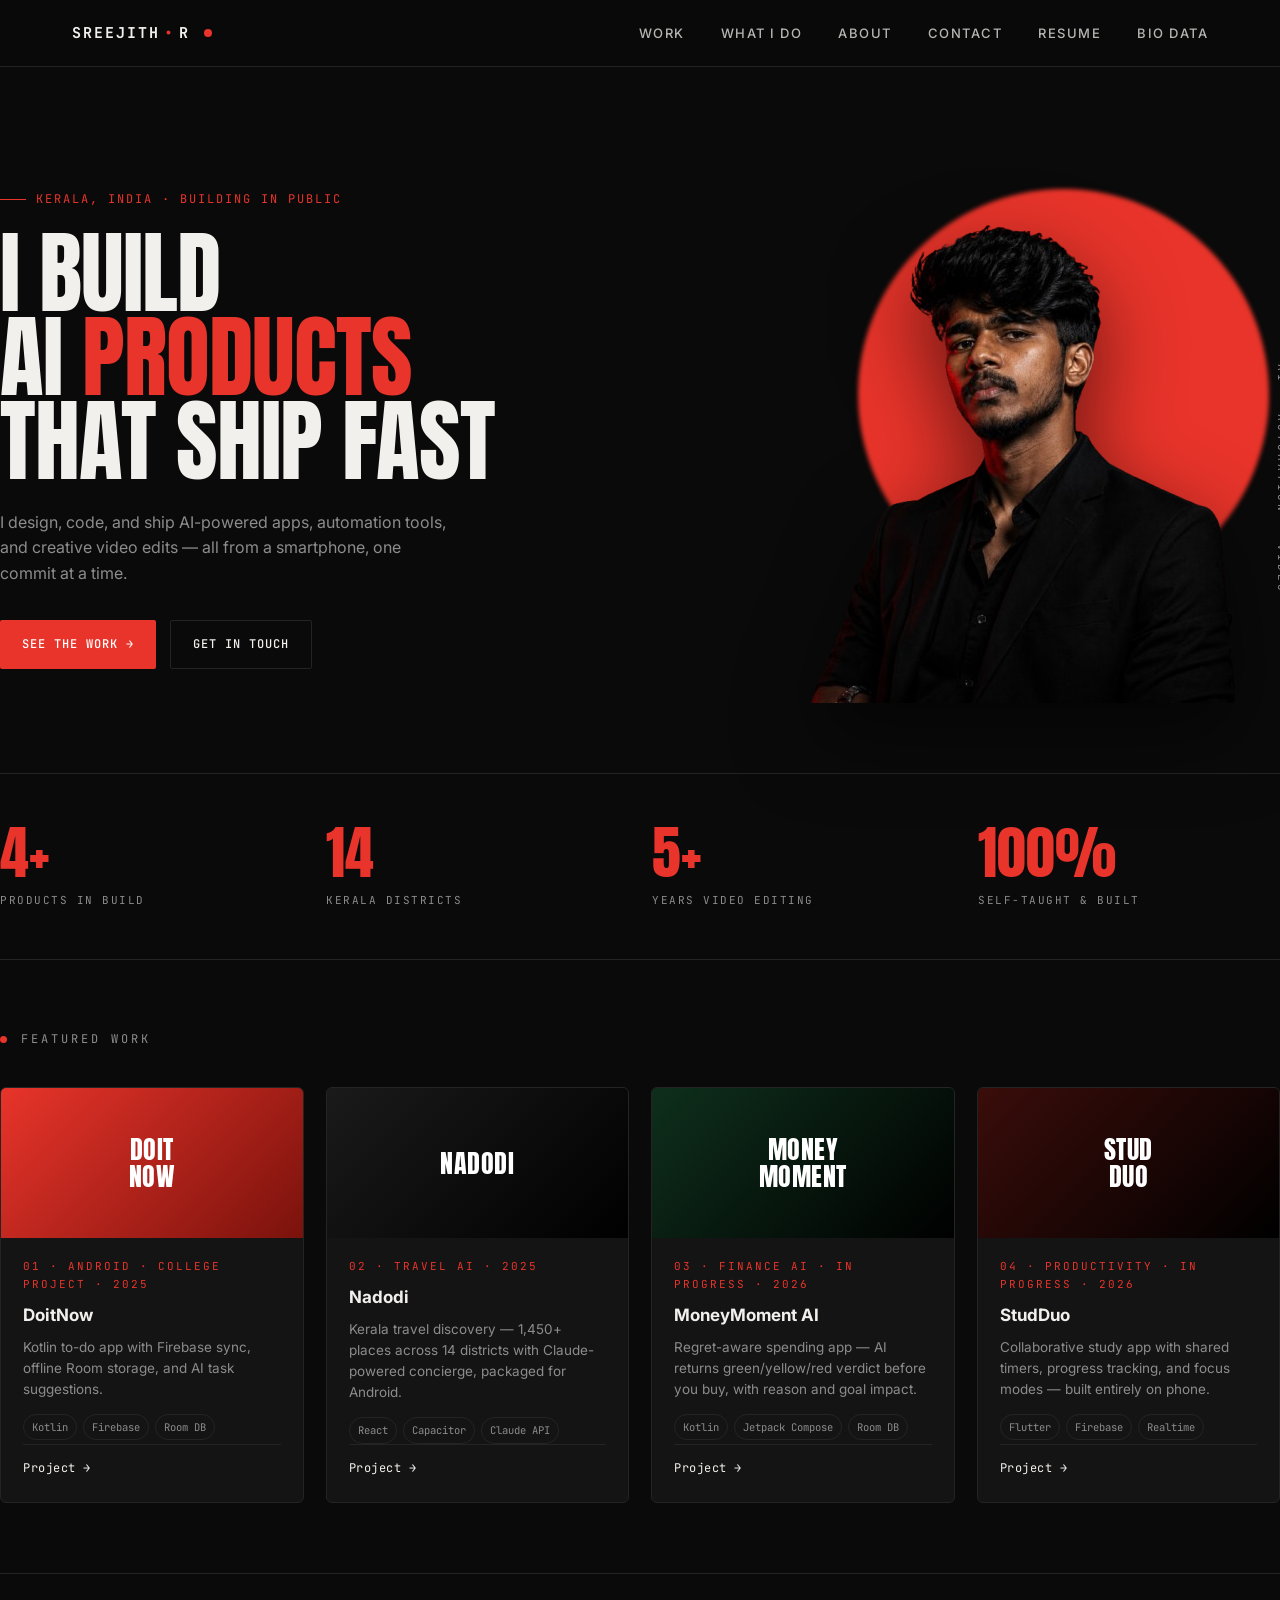
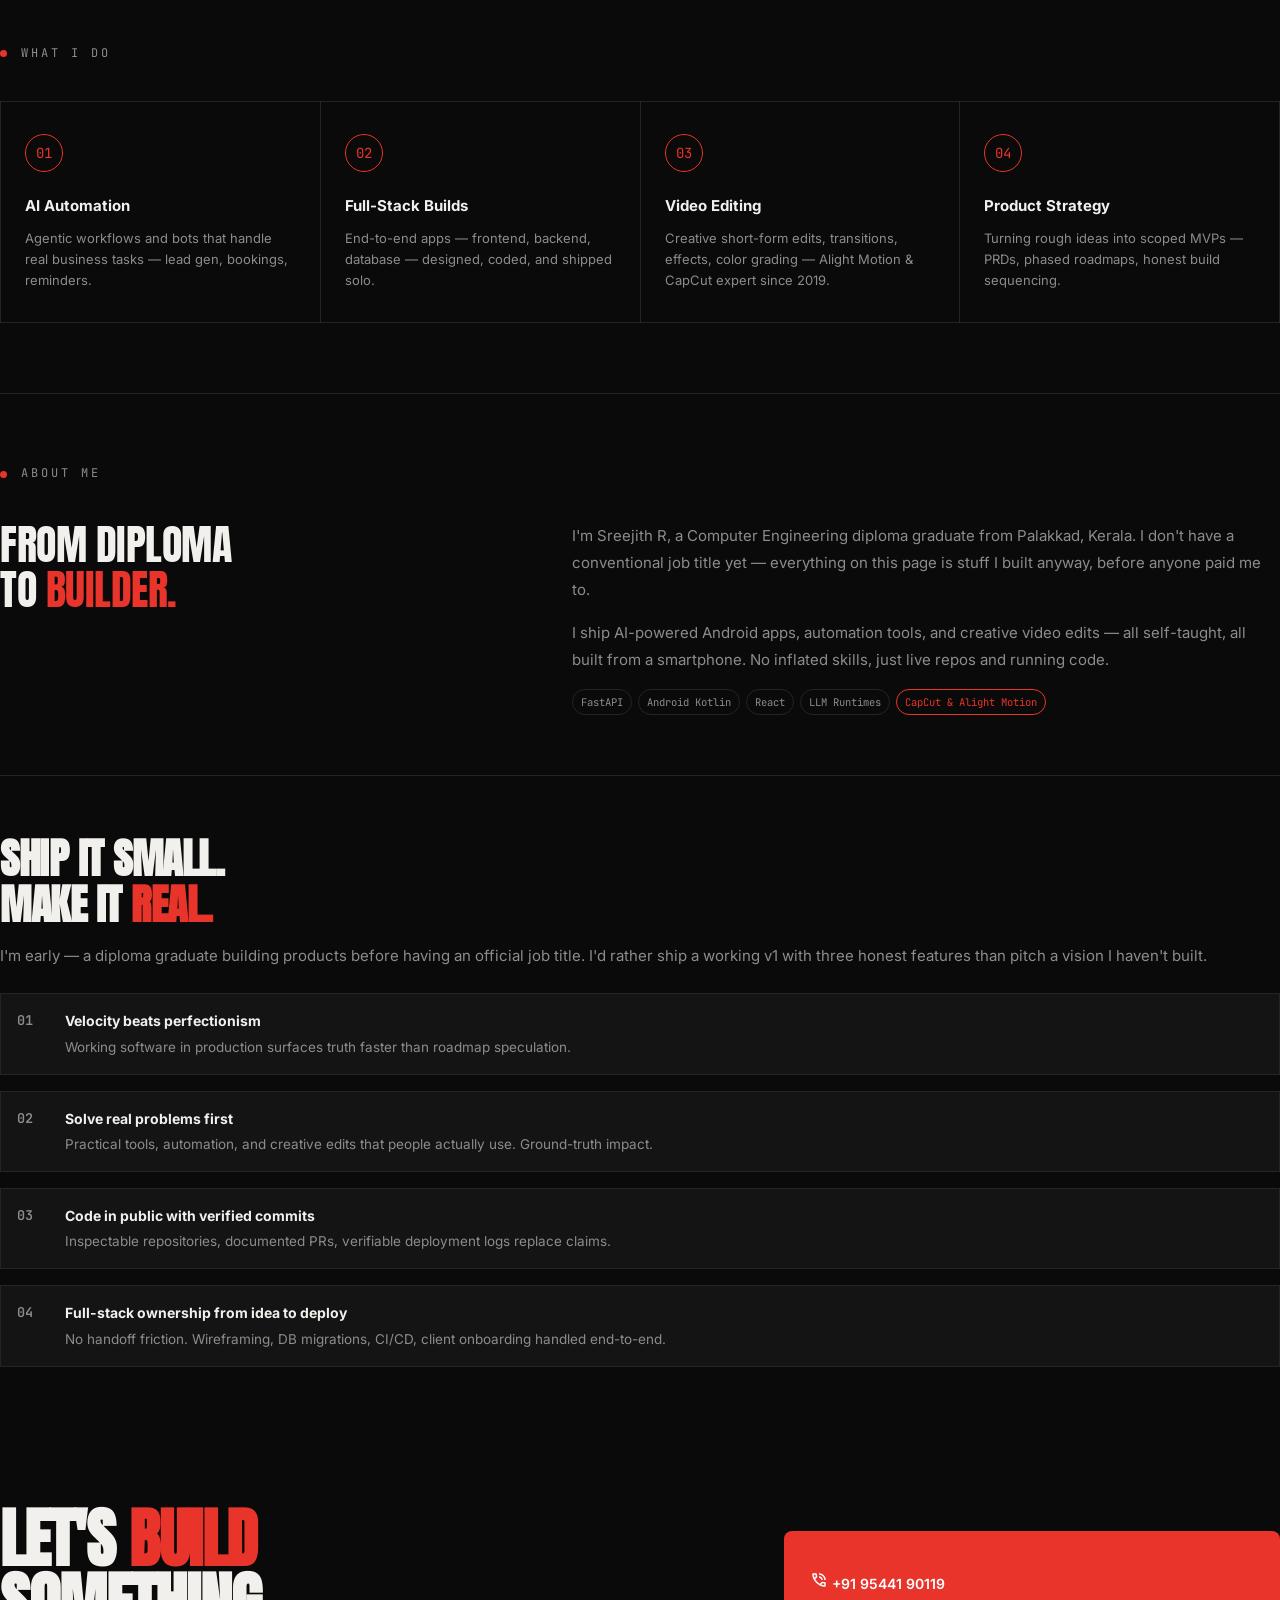
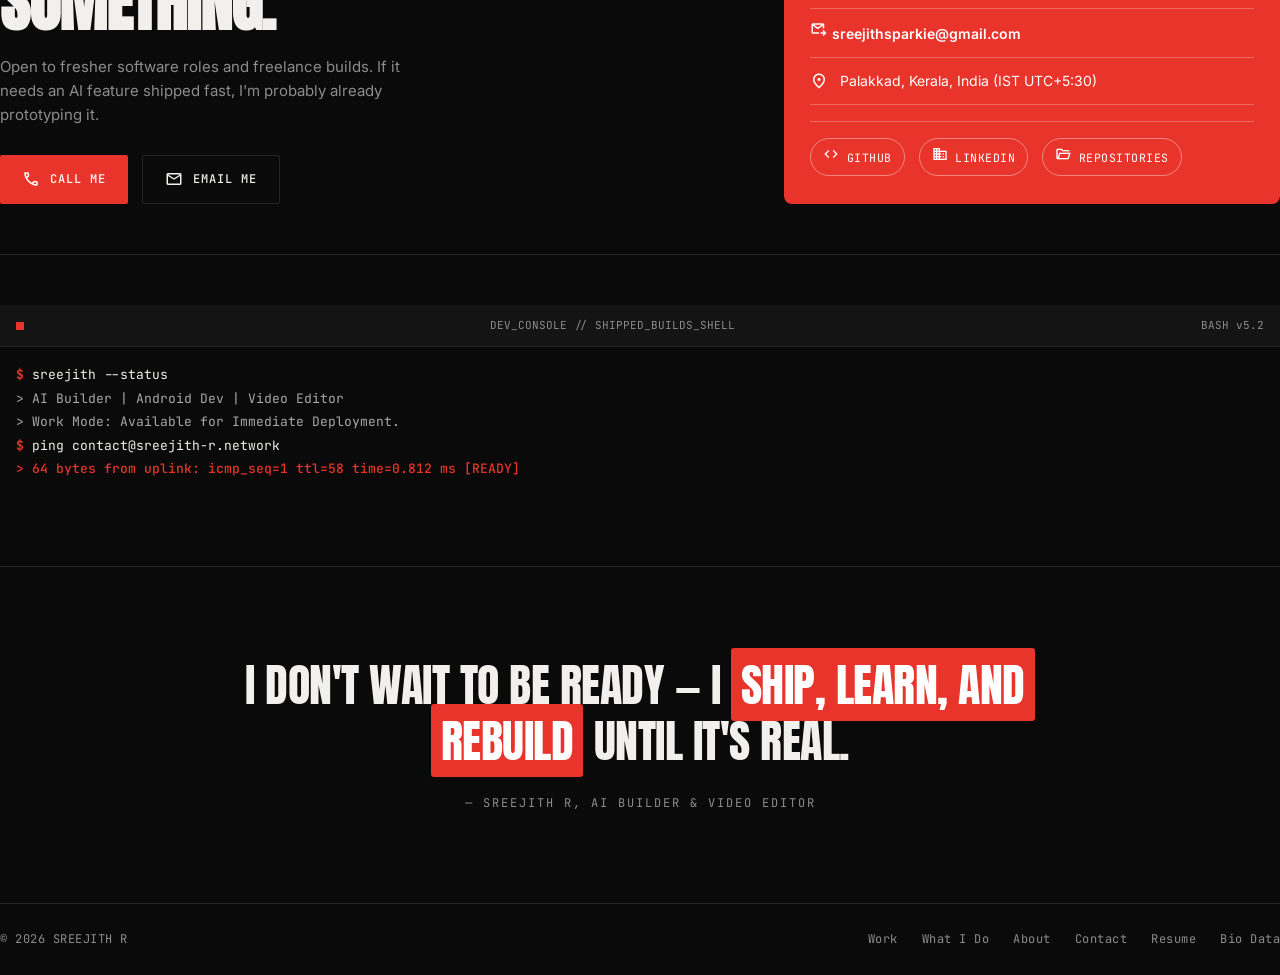
==== commit 48deaa80: "feat: remove founder/Vynrix references, add video editing as main skill (CapCut, Alight Motion since" ====
--- a/index.html
+++ b/index.html
@@ -3,8 +3,8 @@
 <head>
 <meta charset="UTF-8">
 <meta name="viewport" content="width=device-width, initial-scale=1.0">
-<meta name="description" content="Sreejith R — AI Builder · Android Developer · Founder, Vynrix. Building production AI systems from Kerala.">
-<title>Sreejith R — AI Builder</title>
+<meta name="description" content="Sreejith R — AI Builder · Android Developer · Video Editor. Building production AI systems and creative edits from Kerala.">
+<title>Sreejith R — AI Builder & Video Editor</title>
 <link rel="preconnect" href="https://fonts.googleapis.com">
 <link rel="preconnect" href="https://fonts.gstatic.com" crossorigin>
 <link href="https://fonts.googleapis.com/css2?family=Anton&family=JetBrains+Mono:wght@400;500;700&family=Inter:wght@400;500;600;700&display=swap" rel="stylesheet">
@@ -49,7 +49,7 @@
         <span class="line">THAT SHIP FAST</span>
       </h1>
       <p class="hero-sub">
-        Solo founder of Vynrix. I design, code, and ship AI-powered apps and automation tools for Kerala businesses — one commit at a time.
+        I design, code, and ship AI-powered apps, automation tools, and creative video edits — all from a smartphone, one commit at a time.
       </p>
       <div class="hero-ctas">
         <a class="btn btn-primary" href="#work">See the work →</a>
@@ -58,12 +58,12 @@
     </div>
     <div class="hero-photo">
       <div class="photo-blob" aria-hidden="true"></div>
-      <img src="assets/sreejith-new.jpg" alt="Sreejith R — AI Builder and Founder" loading="eager">
-      <span class="side-meta" aria-hidden="true">AI · AUTOMATION · STRATEGY</span>
-    </div>
-  </section>
-
-  <!-- STATS BAR -->
+      <img src="assets/sreejith-new.jpg" alt="Sreejith R — AI Builder & Video Editor" loading="eager">
+      <span class="side-meta" aria-hidden="true">AI · AUTOMATION · VIDEO</span>
+    </div>
+  </section>
+
+<!-- STATS BAR -->
   <section class="stats-bar" aria-label="Key metrics">
     <div class="stats-grid">
       <div class="stat-block">
@@ -75,8 +75,8 @@
         <div class="stat-label">Kerala Districts</div>
       </div>
       <div class="stat-block">
-        <div class="stat-num">1</div>
-        <div class="stat-label">Founder, Solo</div>
+        <div class="stat-num">5+</div>
+        <div class="stat-label">Years Video Editing</div>
       </div>
       <div class="stat-block">
         <div class="stat-num">100%</div>
@@ -154,7 +154,7 @@
     </div>
   </section>
 
-  <!-- WHAT I DO / SERVICES -->
+<!-- WHAT I DO / SERVICES -->
   <section id="services" class="section">
     <div class="section-label">
       <span class="dot" aria-hidden="true"></span>
@@ -173,13 +173,13 @@
       </article>
       <article class="service-card">
         <div class="service-icon">03</div>
+        <h3 class="service-title">Video Editing</h3>
+        <p class="service-desc">Creative short-form edits, transitions, effects, color grading — Alight Motion & CapCut expert since 2019.</p>
+      </article>
+      <article class="service-card">
+        <div class="service-icon">04</div>
         <h3 class="service-title">Product Strategy</h3>
         <p class="service-desc">Turning rough ideas into scoped MVPs — PRDs, phased roadmaps, honest build sequencing.</p>
-      </article>
-      <article class="service-card">
-        <div class="service-icon">04</div>
-        <h3 class="service-title">Startup Building</h3>
-        <p class="service-desc">Founding and running Vynrix end-to-end — branding, pitch framing, go-to-market for Kerala SMBs.</p>
       </article>
     </div>
   </section>
@@ -192,17 +192,17 @@
     </div>
     <div class="about-grid">
       <div class="about-quote">
-        FROM DIPLOMA<br>TO <span class="accent">FOUNDER.</span>
+        FROM DIPLOMA<br>TO <span class="accent">BUILDER.</span>
       </div>
       <div class="about-body">
         <p>I'm Sreejith R, a Computer Engineering diploma graduate from Palakkad, Kerala. I don't have a conventional job title yet — everything on this page is stuff I built anyway, before anyone paid me to.</p>
-        <p><strong>Vynrix</strong> is my flagship: AI automation, web builds, and bots for Kerala SMBs. Alongside it I ship standalone apps to sharpen the stack — Android, React, FastAPI, and AI. No inflated skills, just live repos and running code.</p>
+        <p>I ship AI-powered Android apps, automation tools, and creative video edits — all self-taught, all built from a smartphone. No inflated skills, just live repos and running code.</p>
         <div class="about-stack">
           <span class="stack-tag">FastAPI</span>
           <span class="stack-tag">Android Kotlin</span>
           <span class="stack-tag">React</span>
           <span class="stack-tag">LLM Runtimes</span>
-          <span class="stack-tag accent-tag">Kerala SMB Systems</span>
+          <span class="stack-tag accent-tag">CapCut & Alight Motion</span>
         </div>
       </div>
     </div>
@@ -210,7 +210,7 @@
     <!-- PHILOSOPHY -->
     <div class="philosophy">
       <h2 class="philosophy-title">SHIP IT SMALL.<br>MAKE IT <span class="accent">REAL.</span></h2>
-      <p class="philosophy-text">I'm early — a diploma graduate building startups before having an official job title. I'd rather ship a working v1 with three honest features than pitch a vision I haven't built.</p>
+      <p class="philosophy-text">I'm early — a diploma graduate building products before having an official job title. I'd rather ship a working v1 with three honest features than pitch a vision I haven't built.</p>
       <ul class="principles">
         <li>
           <span class="principle-num">01</span>
@@ -222,8 +222,8 @@
         <li>
           <span class="principle-num">02</span>
           <div>
-            <strong>Solve local SMB problems first</strong>
-            <span>Practical bots, invoice tools, workflow automation for Kerala merchants. Ground-truth revenue.</span>
+            <strong>Solve real problems first</strong>
+            <span>Practical tools, automation, and creative edits that people actually use. Ground-truth impact.</span>
           </div>
         </li>
         <li>
@@ -236,7 +236,7 @@
         <li>
           <span class="principle-num">04</span>
           <div>
-            <strong>Full-stack ownership from PRD to deploy</strong>
+            <strong>Full-stack ownership from idea to deploy</strong>
             <span>No handoff friction. Wireframing, DB migrations, CI/CD, client onboarding handled end-to-end.</span>
           </div>
         </li>
@@ -303,8 +303,8 @@
         <span>BASH v5.2</span>
       </div>
       <div class="terminal-body">
-        <div class="terminal-line"><span class="prompt">$</span> vynrix --status</div>
-        <div class="terminal-line output">> Engine: Neural Pipeline orchestrator active.</div>
+        <div class="terminal-line"><span class="prompt">$</span> sreejith --status</div>
+        <div class="terminal-line output">> AI Builder | Android Dev | Video Editor</div>
         <div class="terminal-line output">> Work Mode: Available for Immediate Deployment.</div>
         <div class="terminal-line"><span class="prompt">$</span> ping contact@sreejith-r.network</div>
         <div class="terminal-line output success">> 64 bytes from uplink: icmp_seq=1 ttl=58 time=0.812 ms [READY]</div>
@@ -312,12 +312,12 @@
     </div>
   </section>
 
-  <!-- QUOTE -->
+<!-- QUOTE -->
   <section class="quote-section">
     <blockquote class="quote">
       I don't wait to be ready — I <span class="quote-highlight">SHIP, LEARN, AND REBUILD</span> until it's real.
     </blockquote>
-    <div class="quote-attr">— Sreejith R, Founder, Vynrix</div>
+    <div class="quote-attr">— Sreejith R, AI Builder & Video Editor</div>
   </section>
 </main>
 
